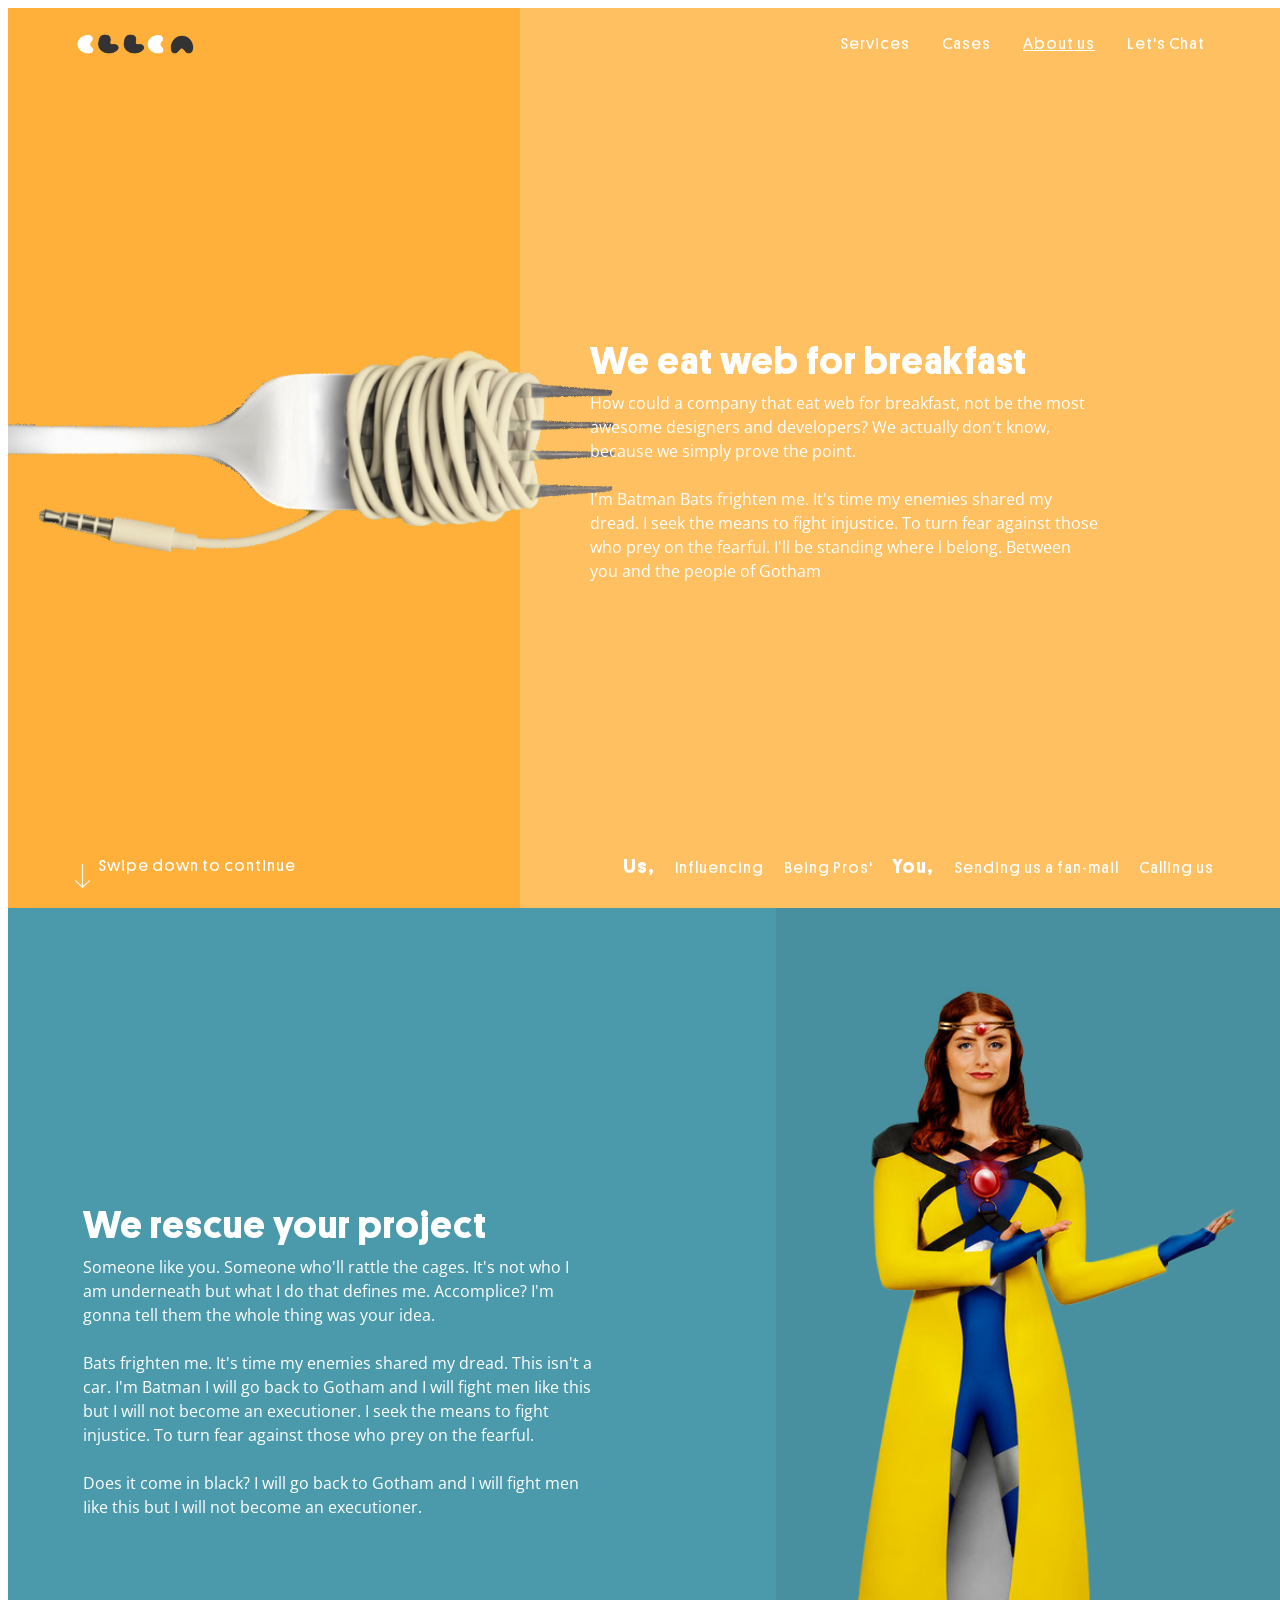
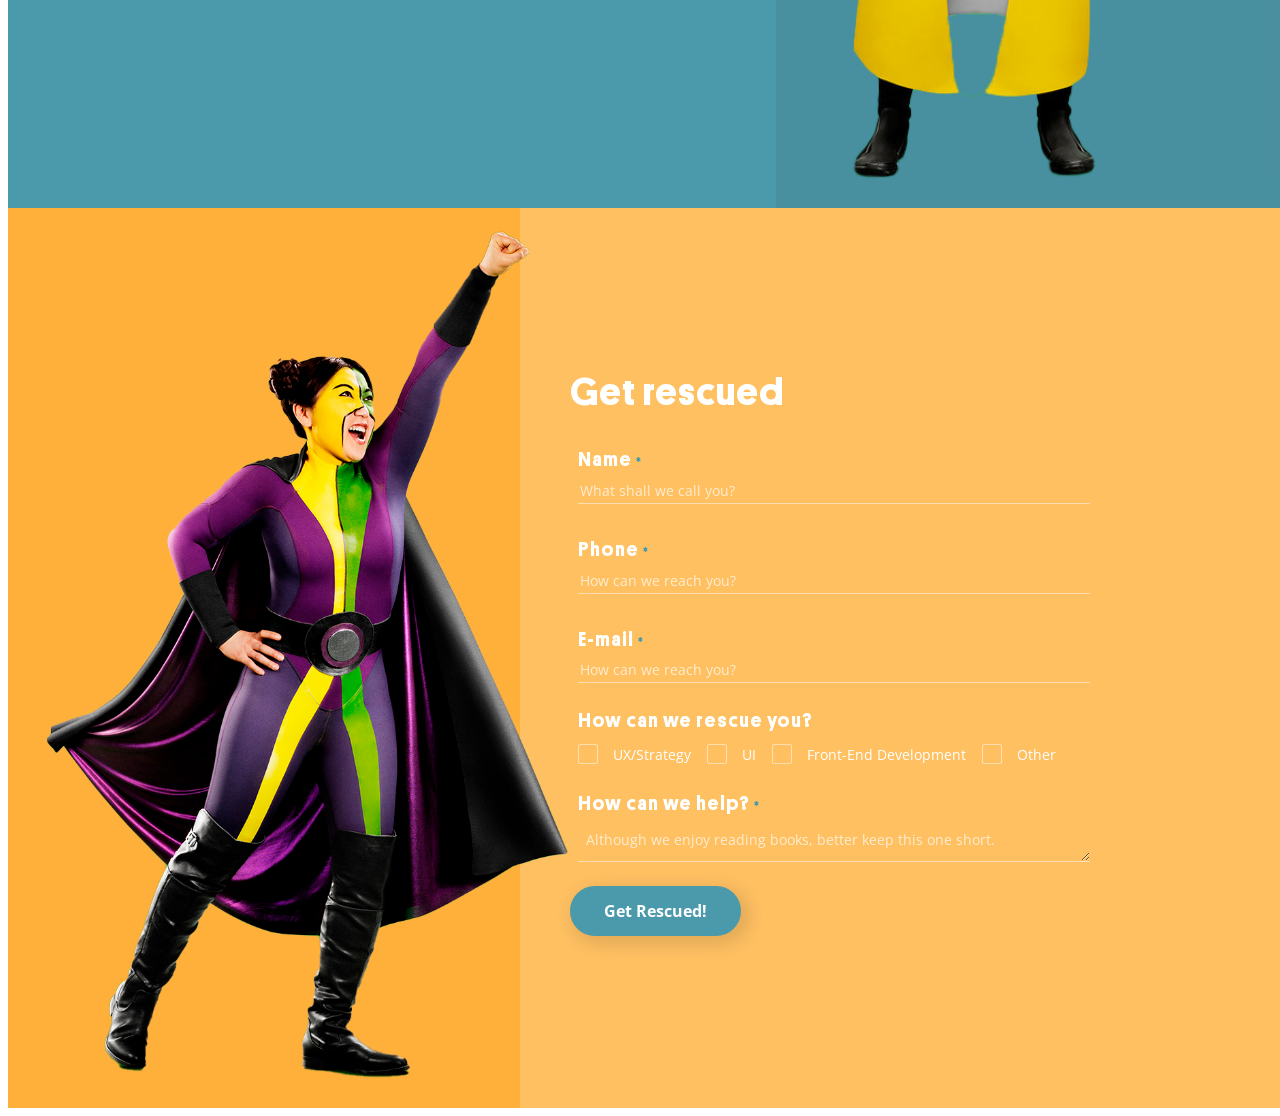
==== about.html @ 5b62bccc "Form Validation in progress" ====
<html>
<html lang="en">

<head>
    <meta charset="UTF-8">
    <meta name="viewport" content="width=device-width, initial-scale=1.0">
    <title>Ellen Creatives</title>

    <!-- Google Font: Open Sans -->
    <link
        href="https://fonts.googleapis.com/css2?family=Open+Sans:ital,wght@0,300;0,400;0,600;0,700;0,800;1,300;1,400;1,600;1,700;1,800&display=swap"
        rel="stylesheet">

    <!-- Normalize CSS -->
    <link rel="stylesheet" href="CSS/Reset.css">

    <!-- Stylesheet: Typography -->
    <link rel="stylesheet" href="CSS/fonts.css">

    <!-- Stylesheet: Main -->
    <link rel="stylesheet" href="CSS/styles.css">
</head>

<body id="about-body">
    <header class="header-container">
        <nav class="nav-wrapper">
            <a href="home.html" id="wordmarkLink"><img class="logotype" src="IMG/logo-bw.png"
                    alt="Ellen Creatives Logotype" id="nav-wordmark"></a>
            <a href="home.html#servicesAnchor" class="nav-link">Services</a>
            <a href="cases.html" class="nav-link">Cases</a>
            <a href="about.html" class="nav-link activePage">About us</a>
            <a href="home.html#contactAnchor" class="nav-link">Let's Chat</a>
        </nav>
    </header>

    <section>
        <div class="about-section full-screen bg-yellow">
            <div class="left-container-about">
                <img src="IMG/eating2.png" alt="" id="about-img-1">
            </div>
            <div class="right-container-about">
                <h2 class="white-font about-title">We eat web for breakfast</h2>
                <p class="white-font about-p">How could a company that eat web for breakfast, not be the most awesome
                    designers and developers? We actually don't know, because we simply prove the point.
                    <br><br>
                    I'm Batman Bats frighten me. It's time my enemies shared my dread. I seek the means to fight
                    injustice. To turn fear against those who prey on the fearful. I'll be standing where l belong.
                    Between you and the peopIe of Gotham
                </p>
            </div>
        </div>
    </section>

    <section>
        <div class="slider-container">
            <div class="case-highlight-section full-screen bg-petrol">
                <div class="left-container">
                    <h2 class="white-font">We rescue your project</h2>
                    <p class="white-font"> Someone like you. Someone who'll rattle the cages. It's not who I am
                        underneath but what I do that defines me. Accomplice? I'm gonna tell them the whole thing was
                        your idea.
                        <br><br>
                        Bats frighten me. It's time my enemies shared my dread. This isn't a car. I'm Batman I will go
                        back to Gotham and I will fight men Iike this but I will not become an executioner. I seek the
                        means to fight injustice. To turn fear against those who prey on the fearful.
                        <br><br>
                        Does it come in black? I will go back to Gotham and I will fight men Iike this but I will not
                        become an executioner. </p>
                </div>
                <div class="right-container">
                    <img src="IMG/hero4.png" alt="" id="about-img-2">
                </div>
            </div>
        </div>
    </section>

    <section>
        <div class="form-container bg-yellow">
            <div class="left-container">
                <img src="IMG/hero6.png" alt="" id="about-img-3">
            </div>
            <div class="right-container">
                <div class="form">
                    <h2 class="white-font">Get rescued</h2>
                    <div id="messages"></div>
                    <form id="contactForm" method="POST" action="about.html" novalidate>
                        <div class="form-field">
                            <label class="big-subtitle white-font" for="inputName">Name<span class="asterix"> *
                                <span class="tooltiptext">This is required</span>
                            </span>
                        </label>
                            <input class="input" type="text" class="form-control" id="inputName"
                                placeholder="What shall we call you?">
                        </div>
                        <div class="form-field">
                            <label class="big-subtitle white-font" for="inputPhone">Phone<span class="asterix"> *
                                <span class="tooltiptext">This is required</span>
                            </span>
                        </label>
                            <input class="input" type="tel" class="form-control" id="inputPhone"
                                placeholder="How can we reach you?">
                        </div>
                        <div class="form-field">
                            <label class="big-subtitle white-font" for="inputEmail">E-mail<span class="asterix"> *
                                <span class="tooltiptext">This is required</span>
                            </span>
                        </label>
                            <input class="input" type="email" class="form-control" id="inputEmail"
                                placeholder="How can we reach you?"> 
                        </div>
                        <div class="check-field">
                            <div class="form-row">
                                <label class="big-subtitle white-font" for="inputCheck">How can we rescue you?</label>
                                <div class="checkboxes">
                                    <div class="checkbox-group">
                                        <label class="container small-p white-font" for="Answ-UX">
                                            <input type="checkbox" id="Answ-UX" name="Answ-UX" value="UX-Strategy">
                                            <span class="checkmark"></span>
                                            UX/Strategy
                                        </label>
                                    </div>
                                    <div class="checkbox-group">
                                        <label class="container small-p white-font"  for="Answ-UI">
                                        <input type="checkbox" id="Answ-UI" name="Answ-UI" value="UI">
                                        <span class="checkmark"></span>
                                        UI
                                        </label>
                                    </div>
                                    <div class="checkbox-group">
                                        <label class="container small-p white-font"  for="Answ-FE">
                                        <input type="checkbox" id="Answ-FE" name="Answ-FE" value="Front-End">
                                        <span class="checkmark"></span>
                                        Front-End Development
                                        </label>
                                    </div>
                                    <div class="checkbox-group">
                                        <label class="container small-p white-font"  for="Answ-other">
                                        <input type="checkbox" id="Answ-other" name="Answ-other" value="Other">
                                        <span class="checkmark"></span>
                                        Other
                                        </label>
                                    </div>
                                </div>
                            </div>
                        </div>
                        <div class="form-field">
                            <label class="big-subtitle white-font" for="inputDescr">How can we help?<span class="asterix"> *
                                <span class="tooltiptext">This is required</span>
                            </span>
                        </label>
                            <textarea class="input" name="message" rows="1" cols="30" id="inputDescr"
                                placeholder="Although we enjoy reading books, better keep this one short."></textarea>
                        </div>
                        <button type="submit" id="submitform" class="CTA">Get Rescued!</button>
                    </form>
                </div>
            </div>
        </div>
    </section>

    <div class="contact-footer">
        <div class="scrollMe">
            <img class="arrow-down" src="IMG/Icons-elements/arrow-white-down-thicker@2x.png" alt="">
            <p id="scrollMeLabel-down">Swipe down to continue</p>
        </div>
        <div class="footer-wrapper">
            <div class="footer-title">Us,</div>
            <a href="#" class="footer-link">Influencing</a>
            <a href="#" class="footer-link">Being Pros'</a>
            <div class="footer-title">You,</div>
            <a href="#" class="footer-link">Sending us a fan-mail</a>
            <a href="#" class="footer-link">Calling us</a>
        </div>
    </div>

    <script src="https://ajax.googleapis.com/ajax/libs/jquery/3.5.1/jquery.min.js"></script>
    <script src="JS/scrollMeAbout.js"></script>
    <script src="JS/FormValidation.js"></script>
</body>

</html>
---- CSS/fonts.css ----
h1, h2, h3, h4, h5,.big-subtitle {
    font-family: "Platform-Bold";
    line-height: 150%;
    margin-block-start: 0em;
    margin-block-end: 0em;
    margin-top: 0em;
    margin-bottom: 0em;
    letter-spacing: 1px;
}

p,
.p, 
.bold-p, 
.overline, 
.small-p {
    font-family: "Open Sans", sans-serif;
    line-height: 150%;
    margin-block-start: 0em;
    margin-block-end: 0em;
    margin-top: 0em;
    margin-bottom: 0em;
}

h1 {
    font-size: 3.1rem;
}

h2 {
    font-size: 2.4rem;
}

h3 {
    font-size: 1.8rem;
}

h4 {
    font-size: 1.2rem;
}

.big-subtitle {
    font-size: 1.2rem;
}

p  {
    font-size: 1rem;
}

.bold-p {
    font-size: 1rem;
    font-weight: bold;
}

.small-p {
    font-size: 0.9rem;
}

.overline {
    font-size: 0.8rem;
    letter-spacing: 5px;
}

.p {
    font-size: 1rem;
}
---- CSS/styles.css ----
@font-face {
    font-family: Platform-Regular;
    src: url(../FONTS/Platform/Platform-Regular.woff);
}

@font-face {
    font-family: Platform-Medium;
    src: url(../FONTS/Platform/Platform-Medium.woff);
    font-weight: Medium;
}

@font-face {
    font-family: Platform-Bold;
    src: url(../FONTS/Platform/Platform-Bold.woff);
    font-weight: Bold
}

* {
    box-sizing: border-box;
}

#body-home {
    width: 100vw;
    height: 3152px;
    overflow-y: clip;
}

#body-caseOverview {
    width: 100vw;
    overflow-y: clip;
}

#about-body {
    width: 100vw;
    overflow-y: clip;
}

html {
    scroll-snap-type: y mandatory;
}

section {
    height: 100vh;
    width: 100vh;
    scroll-snap-align: start;
    position: relative;
}

.hero-content, .services-section, .about-section {
    width: 100vw;
    overflow-x: hidden;
}

/*  COLOR STYLING      COLOR STYLING      COLOR STYLING     COLOR STYLING     COLOR STYLING     COLOR STYLING    COLOR STYLING */

:root {
    --black: #333;
    --shadow: rgba(51, 51, 51, 0.1);
    --white: #fff;
    --white-50: rgba(255, 255, 255, 0.5);
    --white-80: rgba(255, 255, 255, 0.7);
    --white-shadow: rgba(255, 255, 255, 0.4);
    --yellow: #FFC062;
    --yellow-gradient: linear-gradient(134deg, #FFC062 0%, #FFDBA6 99.41%);
    --yellow-highlight: #FFB03B;
    --light-yellow: #FFD391;
    --petrol: #4B9AAB;
    --dark-petrol: #438A99;
    --darkest-petrol: #377380;
    --light-blue: #A5CCD5;
    --CTA: #4B9AAB;
    --secondary: #fff;
    --medium-gray: #EBEBEB;
    --light-gray: #fafafa;
    --transparent: rgba(255, 255, 255, 0);
    --pastel-purple: #B7A3FE;
    --pastel-yellow: #FFC062;
    --pastel-blue: #6FAEBC;
    --pastel-red: #FEA3A3;
    --pastel-peach: #FEC4A3;
    --pastel-green: #7FD287;
}

.bg-white {
    background-color: var(--white);
}

.bg-lightblue {
    background-color: var(--light-blue);
}

.bg-lightyellow {
    background-color: var(--light-yellow);
}

.bg-yellow-gradient {
    background-image: var(--yellow-gradient);
}

.bg-yellow {
    background-color: var(--yellow);
}

.bg-petrol {
    background-color: var(--petrol);
}

.bg-pastel-purple {
    background-color: var(--pastel-purple);
}

.bg-pastel-yellow {
    background-color: var(--pastel-yellow);
}

.bg-pastel-blue {
    background-color: var(--pastel-blue);
}

.bg-pastel-red {
    background-color: var(--pastel-red);
}

.bg-pastel-peach {
    background-color: var(--pastel-peach);
}

.bg-pastel-green {
    background-color: var(--pastel-green);
}

.white-font {
    color: var(--white);
}

/*  NAVIGATION STYLING      NAVIGATION STYLING      NAVIGATION STYLING     NAVIGATION STYLING     NAVIGATION STYLING     NAVIGATION STYLING */

.header-container {
    width: 100vw;
    position: fixed;
    height: 72px;
    top: 0px;
    left: 0px;
    background-color: var(--transparent);
    z-index: 10000;
    box-sizing: border-box;
}

.nav-wrapper {
    margin: 16px 75px;
    height: 40px;
    display: flex;
    flex-flow: row wrap;
    justify-content: right;
    align-items: center;
}

#nav-wordmark {
    height: 32px;
    margin-right: auto;
}

#wordmarkLink {
    margin-right: auto;
}

#wordmarkLink:hover, .logotype:hover {
    opacity: 0.8;
}

.nav-link {
    font-size: 1rem;
    font-family: "Platform-Regular";
    margin-left: 32px;
    color: var(--white);
    text-decoration: none;
    letter-spacing: 1px;
}

.nav-link:hover {
    color: var(--white-50);
}

.nav-link.activePage {
    color: var(--white);
    text-decoration: underline;
}

.contact-footer {
    display: flex;
    flex-flow: row wrap;
    justify-content: space-between;
    align-items: center;
    padding-left: 75px;
    padding-right: 50px;
    position: fixed;
    left: 0px;
    bottom: 30px;
    z-index: 9999;
    width: 100vw;
}

.footer-wraper {
    display: flex;
    flex-flow: row wrap;
    justify-content: flex-start;
    align-items: center;
    width: 1000px;
}

.footer-wrapper div {
    display: inline;
}

.footer-title {
    text-align: left;
    margin-right: 16px;
    font-size: 1.2rem;
    font-family: "Platform-Bold";
    color: var(--white);
    text-decoration: none;
    letter-spacing: 1px;
}

.footer-link, #scrollMeLabel-down {
    text-align: left;
    margin-right: 16px;
    font-size: 1rem;
    font-family: "Platform-Regular";
    color: var(--white);
    text-decoration: none;
    letter-spacing: 1px;
}

.footer-link:hover {
    color: var(--white-50);
}

.arrow-down {
    height: 24px;
    margin-right: 8px;
    -webkit-animation: arrow-down 2s cubic-bezier(0.250, 0.460, 0.450, 0.940) infinite both;
    animation: arrow-down 2s cubic-bezier(0.250, 0.460, 0.450, 0.940) infinite both;
}

@-webkit-keyframes arrow-down {
    0% {
        -webkit-transform: translateY(-10);
        transform: translateY(-10);
    }
    100% {
        -webkit-transform: translateY(10px);
        transform: translateY(10px);
    }
}

@keyframes arrow-down {
    0% {
        -webkit-transform: translateY(-10);
        transform: translateY(-10);
    }
    100% {
        -webkit-transform: translateY(10px);
        transform: translateY(10px);
    }
}

.scrollMe {
    width: 240px;
    display: flex;
    flex-flow: row wrap;
    justify-content: flex-start;
    align-items: center;
}

/*  BUTTONS      BUTTONS      BUTTONS     BUTTONS     BUTTONS     BUTTONS    BUTTONS     BUTTONS    BUTTONS      BUTTONS*/

.btn-floater {
    display: flex;
    flex-flow: row wrap;
    justify-content: center;
    margin: 24px auto;
}

.btn-floater-left {
    width: 50vw;
    display: flex;
    flex-flow: row wrap;
    justify-content: flex-start;
    margin-top: 32px;
    margin-bottom: 32px;
    margin-right: auto;
}

.btn, .CTA, .btn-white {
    padding: 12px 32px;
    border-radius: 40px;
    font-family: "Open Sans", sans-serif;
    font-weight: bold;
    font-size: 1rem;
    outline: none;
    box-shadow: 5px 5px 15px 5px rgba(0, 0, 0, 0.1);
}

.CTA {
    background-color: var(--CTA);
    border: 2px solid var(--CTA);
    margin-right: 8px;
    color: var(--white);
}

.CTA:hover {
    background-color: var(--dark-petrol);
}

.CTA:active {
    background-color: var(--darkest-petrol);
}

.btn {
    background-color: var(--white);
    border: 2px solid var(--white);
    margin-left: 8px;
    color: var(--CTA);
}

.btn:hover {
    background-color: var(--light-gray);
    color: var(--CTA);
}

.btn:active {
    background-color: var(--medium-gray);
    color: var(--CTA);
}

.left-button {
    margin-left: 0px;
}

.btn-white {
    background-color: var(--transparent);
    border: 2px solid var(--white);
    margin-left: 8px;
    color: var(--white);
}

.btn-white:hover {
    background-color: var(--dark-petrol);
    color: var(--white);
}

.btn-white:active {
    background-color: var(--darkest-petrol);
    color: var(--white);
}

button {
    outline: none;
}

/*  LAYOUT     LAYOUT     LAYOUT     LAYOUT     LAYOUT     LAYOUT    LAYOUT     LAYOUT    LAYOUT     LAYOUT    LAYOUT     LAYOUT   LAYOUT*/

.flex-row-flex-start {
    display: flex;
    flex-flow: row wrap;
    justify-content: flex-start;
    align-items: flex-start;
}

.flex-col-flex-start {
    display: flex;
    flex-flow: column wrap;
    justify-content: flex-start;
    align-items: flex-start;
}

.flex-row-flex-center {
    display: flex;
    flex-flow: row wrap;
    justify-content: center;
    align-items: center;
}

.flex-col-flex-center {
    display: flex;
    flex-flow: column wrap;
    justify-content: center;
    align-items: center;
}

.full-screen {
    width: 100vw;
    height: 100vh;
}

/*  HOME SPECIFIC STYLING      HOME SPECIFIC STYLING      HOME SPECIFIC STYLING     HOME SPECIFIC STYLING     HOME SPECIFIC STYLING    */

/*  HERO      HERO      HERO     HERO     HERO     HERO    HERO */

.hero-content {
    width: 100vw;
    height: 100vh;
    padding: 75px;
    position: relative;
    overflow: hidden;
}

.hero-img {
    position: relative;
    right: -376px;
    bottom: -135px;
    height: 600px;
    z-index: 1;
}

#hero-text-content {
    position: absolute;
    top: 150px;
    padding-top: 100px;
    z-index: 977;
}

.lottie {
    margin: 20px auto;
}

#hero-text-content h1 {
    text-align: left;
}

#hero-text-content p {
    line-height: 170%;
    text-align: left;
}

/*  SERVICES      SERVICES      SERVICES     SERVICES     SERVICES     SERVICES    SERVICES */

.about-section, [id*=section-], .case-highlight-section {
    display: flex;
    flex-flow: row wrap;
    box-sizing: border-box;
}

.services-section {
    padding: 30px;
    z-index: 100;
    display: flex;
    flex-flow: column wrap;
    justify-content: center;
    align-items: center;
}

.services-section h2 {
    text-align: center;
    margin-top: 24px;
    margin-bottom: 8px;
}

.services {
    width: 100vw;
    display: flex;
    flex-flow: row wrap;
    justify-content: center;
    align-items: center;
}

.services-card {
    width: 320px;
    height: 350px;
    margin: 16px 16px;
    display: flex;
    flex-flow: column wrap;
    justify-content: center;
    align-items: center;
    padding: 16px;
    background-color: var(--white);
    box-shadow: 10px 10px 15px 5px rgba(0, 0, 0, 0.1);
    border-radius: 10px;
}

.services-icon {
    height: 100px;
}

.card-title {
    text-align: center;
    line-height: 100%;
    margin-top: 24px;
}

.description {
    margin: 8px 0px 8px 0px;
    text-align: center;
}

.card-text-link {
    text-align: center;
    font-size: 16px;
    font-family: "Platform-Bold";
    color: var(--yellow);
    text-decoration: none;
    margin-top: 8px;
    letter-spacing: 1px;
}

.card-text-link:hover {
    color: var(--light-yellow);
}

/*  CASE HIGHLIGHT     CASE HIGHLIGHT     CASE HIGHLIGHT    CASE HIGHLIGHT    CASE HIGHLIGHT    CASE HIGHLIGHT   CASE HIGHLIGHT*/

.swipe-right {
    font-family: sans-serif;
    scroll-snap-type: x mandatory;
    display: flex;
    -webkit-overflow-scrolling: touch;
    overflow-x: scroll;
    height: 100vh;
    width: 100vw;
}

.slider-container {
    height: 100vh;
    width: 100vw;
    scroll-snap-align: start;
}

.case-highlight-section .left-container {
    width: 60vw;
    padding-left: 75px;
    padding-right: 15px;
    height: 100vh;
    display: flex;
    flex-flow: column wrap;
    justify-content: center;
    align-items: flex-start;
    box-sizing: border-box;
}

.case-highlight-section, #case-highlight-2 {
    width: 100vw;
    height: 100vh;
}

.case-highlight-section .right-container {
    width: 40vw;
    display: flex;
    flex-flow: column wrap;
    justify-content: center;
    align-items: center;
    position: relative;
    float: right;
    background-color: var(--shadow);
}

.case-laptop {
    position: relative;
    right: 140px;
    top: 0px;
    margin-left: auto;
    width: 700px;
}

.case-phone {
    width: 570px;
    position: relative;
    right: 140px;
    top: 0px;
    margin-left: auto;
}

.case-highlight-section .left-container h2, .case-highlight-section .left-container p {
    text-align: left;
    width: 40vw;
    color: var(--white);
}

.scrollMe {
    width: 240px;
    display: flex;
    flex-flow: row wrap;
    justify-content: flex-start;
    align-items: center;
}

#scrollMeLabel, #scrollMeLabel-down {
    display: inline;
    width: 200px;
    margin-block-start: 0em;
    margin-block-end: 0em;
}

.arrow-right {
    height: 24px;
    -webkit-animation: arrow-right 2s cubic-bezier(0.250, 0.460, 0.450, 0.940) infinite both;
    animation: arrow-right 2s cubic-bezier(0.250, 0.460, 0.450, 0.940) infinite both;
}

@-webkit-keyframes arrow-right {
    0% {
        -webkit-transform: translateX(0);
        transform: translateX(0);
    }
    100% {
        -webkit-transform: translateX(50px);
        transform: translateX(50px);
    }
}

@keyframes arrow-right {
    0% {
        -webkit-transform: translateX(0);
        transform: translateX(0);
    }
    100% {
        -webkit-transform: translateX(50px);
        transform: translateX(50px);
    }
}

/*  ABOUT SECTION     ABOUT SECTION     ABOUT SECTION    ABOUT SECTION    ABOUT SECTION    ABOUT SECTION   ABOUT SECTION*/

.left-container {
    width: 45vw;
}

.left-container-about {
    width: 40vw;
    background-color: var(--shadow);
    display: flex;
    flex-flow: column wrap;
    justify-content: center;
    align-items: center;
}

.about-img {
    width: 30vw;
    margin: auto;
}

.right-container {
    width: 55vw;
    /* padding-left: 70px;
    padding-right: 70px; */
    display: flex;
    flex-flow: column wrap;
    justify-content: center;
    align-items: left;
}

.right-container-about {
    width: 508px;
    padding-left: 70px;
    padding-right: 70px;
    display: flex;
    flex-flow: column wrap;
    justify-content: center;
    align-items: left;
}

.about-title, .about-subtitle, .about-p {
    text-align: left;
    width: 40vw;
}

#about-btn {
    width: 200px;
    margin-left: 0px;
    margin-top: 8px;
}

/*  CASES SPECIFIC STYLING      CASES SPECIFIC STYLING      CASES SPECIFIC STYLING   CASES SPECIFIC STYLING    CASES SPECIFIC STYLING */

.main-section {
    margin: 72px auto;
}

.intro-headline {
    text-align: center;
    margin-top: 64px;
}

#filters {
    width: 70vw;
    margin: 0px auto;
    padding: 24px 100px;
    display: flex;
    flex-flow: row wrap;
    justify-content: center;
    align-items: center;
    /* background-color: var(--white);
    border-radius: 20px;
    box-shadow: 5px 5px 5px 5px rgba(0,0,0,0.1); */
}

/* 
.filter-btn {
    padding: 12px 32px;
    border-radius: 40px;
    font-family: "Open Sans", sans-serif;
    font-weight: bold;
    font-size: 0.9rem;
    color: var(--petrol);
    background-color: var(--white);
    border: 1px solid var(--petrol);
    margin: 0px 16px;
    cursor: pointer;
    outline: none;
}

.filter-btn:hover {
    background-color: var(--light-blue);
    border: 1px solid var(--light-blue);
    color: var(--white);
}

.filter-btn.active {
    background-color: var(--petrol);
    color: var(--white);
}


.cases-section {
    margin: 24px auto;
    width: 100vw;
    display: flex;
    flex-flow: row wrap;
    justify-content: center;
    align-items: center;
    box-sizing: border-box;
}

.box {
    width: 340px;
    height: 290px;
    margin: 32px 32px;
    display: none;
    position: relative;
    background: #fff;
    border-radius: 5px;
    box-shadow: 20px 20px 50px 5px rgba(0, 0, 0, 0.1);
    -webkit-transform-origin: 50% 50%;
    transform-origin: 50% 50%;
    -webkit-transform-style: preserve-3d;
    transform-style: preserve-3d;
    -webkit-transform: rotateX(0deg) rotateY(0deg);
    transform: rotateX(0deg) rotateY(0deg);
     -webkit-transform: rotateX(11deg) rotateY(16.5deg);
    transform: rotateX(11deg) rotateY(16.5deg);
}

[id*=case] {
    width: 340px;
    height: 290px;
    background-position: center;
    background-repeat: no-repeat;
    background-size: cover;
    border-radius: 5px;
}

#case-1 {
    background-image: url(../IMG/Cases-thumbnails/Urban-Urban_edited.jpg);
}

#case-2 {
    background-image: url(../IMG/Cases-thumbnails/Holofit.jpg);
}

#case-3 {
    background-image: url(../IMG/Cases-thumbnails/Mindster.jpg);
}

#case-4 {
    background-image: url(../IMG/Cases-thumbnails/Viva-Viva.jpg);
}

#case-5 {
    background-image: url(../IMG/Cases-thumbnails/CSN.jpg);
}

#case-6 {
    background-image: url(../IMG/Cases-thumbnails/Makeup-factory.jpg);
}

#case-7 {
    background-image: url(../IMG/Cases-thumbnails/Mindmapper.jpg);
}

#case-8 {
    background-image: url(../IMG/Cases-thumbnails/LuN.jpg);
}

#case-9 {
    background-image: url(../IMG/Cases-thumbnails/Urban-Urban_edited.jpg);
}

.case-headline {
    -webkit-transform: translateZ(35px);
    transform: translateZ(35px);
    text-align: center;
}

.case-text-link {
    text-decoration: none;
    color: var(--black);
    text-align: left;
}

.headline-bg {
    background-color: var(--white);
    height: 50px;
    width: 250px;
    position: relative;
    top: -30px;
    left: 45px;
    box-shadow: 5px 5px 25px 5px rgba(0, 0, 0, 0.1);
    display: flex;
    flex-flow: row wrap;
    justify-content: center;
    align-items: center;
}

.show {
    display: block;
} */

#cases-body {
    background-color: var(--light-gray);
}

.cases-section {
    width: 100vw;
    display: flex;
    flex-flow: row wrap;
    justify-content: center;
    align-items: center;
}

.outer-case-boxes {
    width: 25vw;
    padding: 8px;
    height: 380px;
    display: flex;
    flex-flow: column wrap;
    justify-content: space-around;
    align-items: center;
    position: relative;
}

.petrol-fill {
    border: 1px solid var(--medium-gray);
    background-color: var(--transparent);
    background-size: 200% 200%;
    background-image: linear-gradient(to top, var(--petrol) 50%, transparent 50%);
    -webkit-transition: background-position 300ms, color 300ms ease, border-color 300ms ease;
    -moz-transition: background-position 300ms, color 300ms ease, border-color 300ms ease;
    -ms-transition: background-position 300ms, color 300ms ease, border-color 300ms ease;
    -o-transition: background-position 300ms, color 300ms ease, border-color 300ms ease;
    transition: background-position 300ms, color 300ms ease, border-color 300ms ease;
}

.petrol-fill:hover {
    color: white;
    border-color: var(--petrol);
    background-image: linear-gradient(to top, var(--petrol) 51%, transparent 50%);
    background-position: 0 100%;
    -webkit-transition: background-position 300ms, color 300ms ease, border-color 300ms ease;
    -moz-transition: background-position 300ms, color 300ms ease, border-color 300ms ease;
    -ms-transition: background-position 300ms, color 300ms ease, border-color 300ms ease;
    -o-transition: background-position 300ms, color 300ms ease, border-color 300ms ease;
    transition: background-position 300ms, color 300ms ease, border-color 300ms ease;
}

.yellow-fill {
    border: 1px solid var(--medium-gray);
    background-color: var(--transparent);
    background-size: 200% 200%;
    background-image: linear-gradient(to top, var(--yellow) 50%, transparent 50%);
    -webkit-transition: background-position 300ms, color 300ms ease, border-color 300ms ease;
    -moz-transition: background-position 300ms, color 300ms ease, border-color 300ms ease;
    -ms-transition: background-position 300ms, color 300ms ease, border-color 300ms ease;
    -o-transition: background-position 300ms, color 300ms ease, border-color 300ms ease;
    transition: background-position 300ms, color 300ms ease, border-color 300ms ease;
}

.yellow-fill:hover {
    color: white;
    border-color: var(--yellow);
    background-image: linear-gradient(to top, var(--yellow) 51%, transparent 50%);
    background-position: 0 100%;
    -webkit-transition: background-position 300ms, color 300ms ease, border-color 300ms ease;
    -moz-transition: background-position 300ms, color 300ms ease, border-color 300ms ease;
    -ms-transition: background-position 300ms, color 300ms ease, border-color 300ms ease;
    -o-transition: background-position 300ms, color 300ms ease, border-color 300ms ease;
    transition: background-position 300ms, color 300ms ease, border-color 300ms ease;
}

.img-case-box {
    padding: 8px;
    margin: 8px auto;
    display: flex;
    flex-flow: column wrap;
    justify-content: center;
    align-items: center;
}

.w-img {
    width: 270px;
    margin: 0px auto;
}

.h-img {
    height: 240px;
    margin: 0px auto;
}

.text-case-box {
    position: relative;
    bottom: 8px;
    left: 0px;
    display: flex;
    flex-flow: row wrap;
    justify-content: space-around;
    align-items: center;
    padding: 8px;
}

.client-case-box, .project-case-box {
    width: 7vw;
    margin: 24px;
    display: flex;
    flex-flow: column wrap;
    justify-content: flex-start;
    align-items: flex-start;
}

.project-case-box {
    margin-left: 24px;
}

/*  SINGLE CASE STYLING    SINGLE CASE STYLING    SINGLE CASE STYLING    SINGLE CASE STYLING   SINGLE CASE STYLING*/

.case-hero {
    height: 100vh;
    background-image: url(../IMG/Cases-thumbnails/Urban-Case/Urban-hero.jpg);
    background-position: center;
    background-repeat: no-repeat;
    background-size: cover;
    align-content: center;
    display: flex;
    flex-flow: row wrap;
    justify-content: flex-start;
    align-items: center;
}

.case-hero-title {
    font-size: 8rem;
    font-family: "Platform-Bold";
    line-height: 150%;
    margin-block-start: 0em;
    margin-block-end: 0em;
    margin-top: 0em;
    margin-bottom: 0em;
    letter-spacing: 1px;
    color: var(--petrol);
    margin-left: 117px;
}

.case-hero-section, .case-index, .case-summary, .case-visuals, .case-output, .case-final {
    width: 100vw;
    height: 100vh;
}

.case-index {
    height: 15vh;
    padding: 0px 75px 0px 75px;
    display: flex;
    flex-flow: row wrap;
    justify-content: center;
    align-items: center;
    background-color: var(--dark-petrol);
}

.index-container {
    display: flex;
    flex-flow: column wrap;
    justify-content: center;
    align-items: flex-start;
}

.index-siblings {
    margin-left: 200px;
}

.index-container .case-thumb-text {
    margin-top: 8px;
}

.case-summary {
    background-color: var(--petrol);
    padding-top: 80px;
}

.summary, .case-visuals, .case-output, .visuals-container {
    display: flex;
    flex-flow: row wrap;
    align-items: flex-start;
    justify-content: flex-start;
    box-sizing: border-box;
    background-color: var(--petrol);
}

.summary {
    margin-top: 64px;
    height: 85vh
}

.left-container-20-80 {
    width: 20vw;
    height: 290px;
    box-sizing: border-box;
}

.chapter-title {
    text-align: left;
    margin: 0px 0px 0px 200px;
    float: left;
    width: 10vw;
    line-height: 2.5rem;
    text-transform: uppercase;
    font-size: 1rem;
    font-family: "Open Sans";
    font-weight: bold;
    margin-block-start: 0em;
    margin-block-end: 0em;
}

.right-container-80-20 {
    width: 80vw;
    padding: 0px 48px 0px 64px;
    box-sizing: border-box;
}

.right-container-80-20 h3 {
    line-height: 2.5rem;
    width: 60vw;
}

.right-container-80-20 p {
    width: 60vw;
}

.case-visuals {
    padding-top: 75px;
    background-color: var(--yellow);
}

.visuals-container {
    background-color: var(--white);
    padding: 25px 50px 50px 50px;
    margin-top: 24px;
    box-shadow: 5px 5px 15px 5px rgba(0, 0, 0, 0.1);
}

.typography-section, .colors, .images-section {
    display: flex;
    flex-flow: row wrap;
    justify-content: flex-start;
    align-items: center;
    margin-top: 8px;
}

.color-representation {
    width: 170px;
    margin-right: 100px;
}

.Visuals-section-title {
    margin: 24px 0px 24px 0px;
}

.typography-headlines img, .typography-bread img {
    width: 20vw;
}

.typography-headlines, .typography-bread {
    width: 400px;
    margin-right: 32px;
    margin-bottom: 48px;
    margin-top: 48px;
}

.image-tonality {
    height: 100px;
    margin-right: 48px;
}

.case-visuals .left-container-20-80, .case-visuals .right-container-80-20 {
    height: 619.34px;
}

.case-output-img {
    height: 380px;
    margin-top: 24px;
}

.case-output {
    padding-top: 120px;
}

.case-output .left-container-20-80, .case-output .right-container-80-20 {
    height: 522px;
}

.case-final {
    display: flex;
    flex-flow: row wrap;
    justify-content: center;
}

.left-img-container {
    height: 100vh;
    width: 40vw;
    display: flex;
    flex-flow: column wrap;
    justify-content: center;
    align-items: center;
    position: relative;
}

.case-final-img {
    height: 100vh;
    margin: 32px auto;
}

.case-final .right-container {
    width: 60vw;
    padding-top: 120px;
    display: flex;
    flex-flow: column wrap;
    justify-content: center;
    align-items: flex-start;
}

.case-final .right-container h2, .case-final .right-container p {
    text-align: left;
}

.case-final .intro-description {
    text-align: center;
}

.case-final #case-btn {
    width: 200px;
}

#urban-showcase {
    width: 320px;
}

.zoom {
    height: 400px;
    overflow-y: scroll;
}

#zoom-icon {
    position: relative;
    top: 30px;
    left: 155px;
    z-index: 989;
}

/*  ABOUT SPECIFIC STYLING     ABOUT SPECIFIC STYLING     ABOUT SPECIFIC STYLING     ABOUT SPECIFIC STYLING    ABOUT SPECIFIC STYLING */

#about-img-1 {
    width: 680px;
}

#about-img-2 {
    height: 100vh;
}

.form-container {
    height: 100vh;
    width: 100vw;
    display: flex;
    flex-flow: row wrap;
    justify-content: flex-start;
    align-items: center;
    background-color: var(--yellow);
}

#about-img-3 {
    height: 100vh;
}

#about-btn {
    margin-top: 24px;
}

.form-container .left-container, .left-container-about {
    background-color: var(--yellow-highlight);
}

.form-container .left-container, .form-container .right-container {
    width: 40vw;
    height: 100vh;
}

.form {
    margin-left: 50px;
}

.form-field {
    display: flex;
    flex-flow: column wrap;
    justify-content: center;
    align-items: flex-start;
}

.check-field, .form-field {
    margin-top: 16px;
}

.checkbox-group {
    margin-right: 16px;
}

::placeholder {
    font-family: "Open Sans", sans-serif;
    line-height: 150%;
    margin-block-start: 0em;
    margin-block-end: 0em;
    margin-top: 8px;
    margin-bottom: 8px;
    font-size: 0.9rem;
    margin-left: 8px;
    color: var(--white-80);
    letter-spacing: 0px;
}

.form-field, textarea {
    padding: 8px;
    width: 40vw;
}

.checkboxes {
    display: flex;
    flex-flow: row wrap;
    justify-content: flex-start;
    align-items: baseline;
    padding-top: 8px;
}

.form-row {
    padding: 0px 8px 0px 8px;
}

.input, textarea {
    background-color: var(--transparent);
    border: none;
    border-bottom: 1px solid var(--white-50);
    width: 40vw;
    color: var(--white);
    font-family: "Open Sans", sans-serif;
    line-height: 150%;
    margin-block-start: 0em;
    margin-block-end: 0em;
    font-size: 1rem;
    letter-spacing: 1px;
    outline: none;
}

input:focus, textarea:focus {
    border-bottom: 2px white solid;
}

.container {
    display: block;
    position: relative;
    padding-left: 35px;
    cursor: pointer;
    -webkit-user-select: none;
    -moz-user-select: none;
    -ms-user-select: none;
    user-select: none;
    display: flex;
    flex-flow: row wrap;
    justify-content: flex-start;
    align-items: center;
}

.container input {
    position: absolute;
    opacity: 0;
    cursor: pointer;
}

.container input {
    height: 21px;
    width: 21px;
}

.checkmark {
    position: absolute;
    top: 0;
    left: 0;
    height: 20px;
    width: 20px;
    border: 1px solid var(--white-50);
    border-radius: 2px;
}

.container:hover input~.checkmark {
    background-color: var(--white-50);
    border: 1px solid var(--white-80);
    border-radius: 2px;
}

.container input:checked~.checkmark {
    background-color: var(--white);
    border-radius: 2px;
}

.checkmark:after {
    content: "";
    position: absolute;
    display: none;
}

.container input:checked~.checkmark:after {
    display: block;
}

.container .checkmark:after {
    left: 6px;
    top: 1px;
    width: 5px;
    height: 10px;
    border: solid var(--yellow);
    border-width: 0 3px 3px 0;
    -webkit-transform: rotate(45deg);
    -ms-transform: rotate(45deg);
    transform: rotate(45deg);
}

form button {
    margin-top: 16px;
}

.block {
    display: none;
}

.asterix {
    color: var(--petrol);
    font-size: 0.8rem;
    margin-left: 4px;
    position: relative;
    display: inline-block;
}

.asterix .tooltiptext {
    visibility: hidden;
    width: 120px;
    background-color: var(--white);
    color: var(--black);
    text-align: center;
    font-size: 0.8rem;
    padding: 5px 0;
    border-radius: 6px;
    font-family: "Open Sans", sans-serif;
    line-height: 150%;
    margin-block-start: 0em;
    margin-block-end: 0em;
    margin-top: 0em;
    margin-bottom: 0em;
    position: absolute;
    z-index: 1;
}

.asterix:hover .tooltiptext {
    visibility: visible;
  }

  input:-webkit-autofill,
input:-webkit-autofill:hover, 
input:-webkit-autofill:focus,
textarea:-webkit-autofill,
textarea:-webkit-autofill:hover,
textarea:-webkit-autofill:focus,
select:-webkit-autofill,
select:-webkit-autofill:hover,
select:-webkit-autofill:focus {
    background-color: var(--transparent);
    border: none;
    border-bottom: 1px solid var(--white-50);
    width: 40vw;
    color: var(--white);
    font-family: "Open Sans", sans-serif;
    line-height: 150%;
    margin-block-start: 0em;
    margin-block-end: 0em;
    font-size: 1rem;
    letter-spacing: 1px;
    outline: none;
    border-bottom: 2px white solid;
  -webkit-text-fill-color: white;
  transition: background-color 5000s ease-in-out 0s;
}
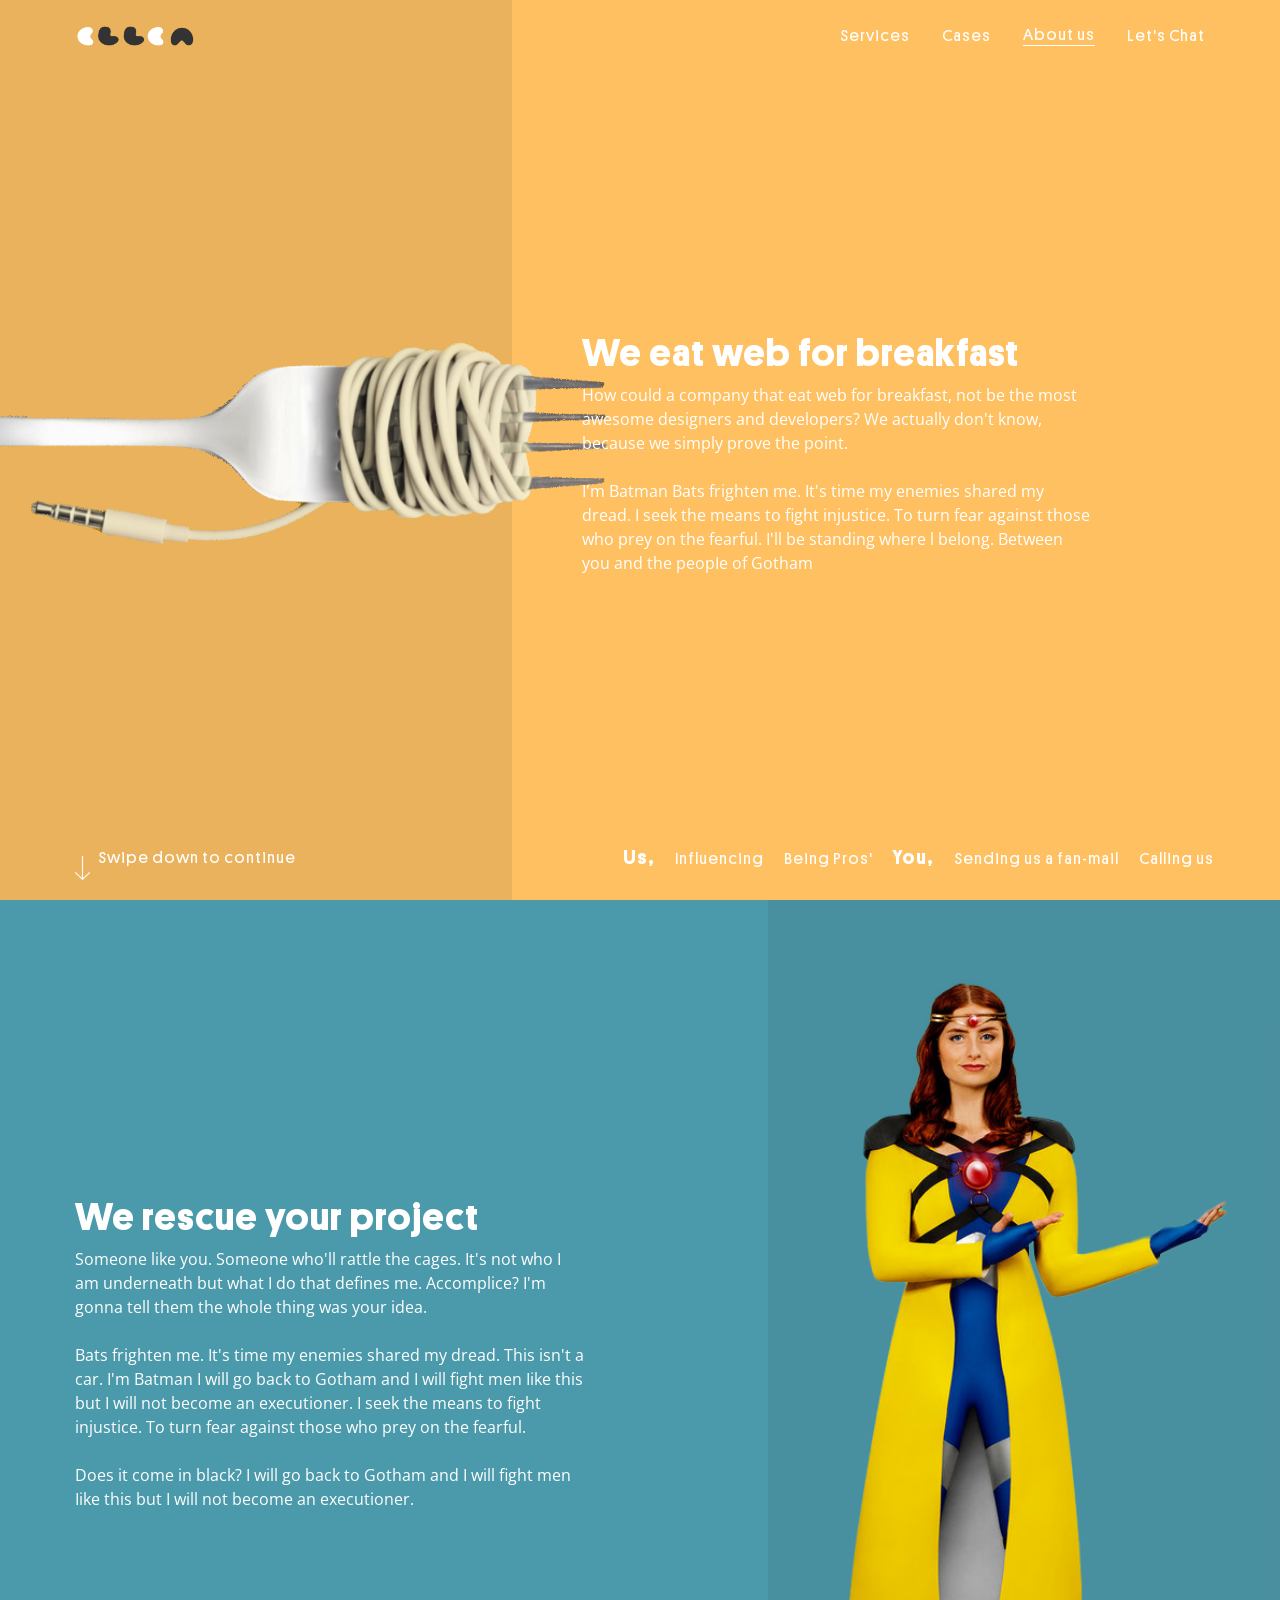
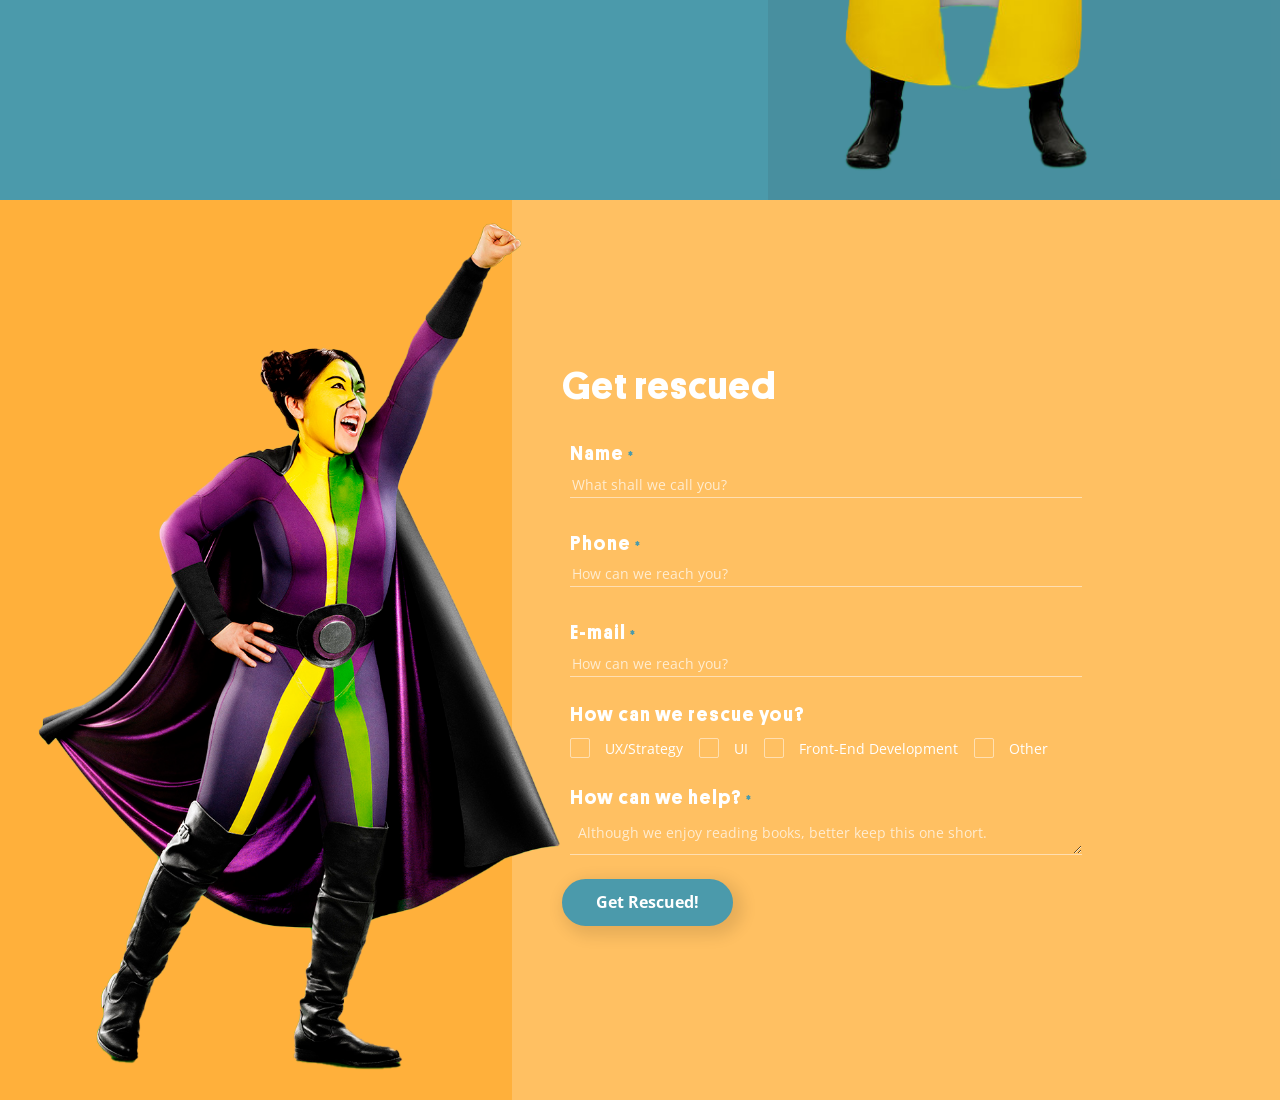
==== commit 791a8984: "Form Validation in progress" ====
--- a/about.html
+++ b/about.html
@@ -80,7 +80,12 @@
                 <img src="IMG/hero6.png" alt="" id="about-img-3">
             </div>
             <div class="right-container">
+
                 <div class="form">
+                    <div id="messages">
+                        <div id="success"></div>
+                        <div id="errormessages"></div>
+                    </div>
                     <h2 class="white-font">Get rescued</h2>
                     <div id="messages"></div>
                     <form id="contactForm" method="POST" action="about.html" novalidate>
--- a/CSS/styles.css
+++ b/CSS/styles.css
@@ -31,6 +31,11 @@
 }
 
 #about-body {
+    width: 100vw;
+    overflow-y: clip;
+}
+
+#cases-body {
     width: 100vw;
     overflow-y: clip;
 }
@@ -133,6 +138,7 @@
     color: var(--white);
 }
 
+
 /*  NAVIGATION STYLING      NAVIGATION STYLING      NAVIGATION STYLING     NAVIGATION STYLING     NAVIGATION STYLING     NAVIGATION STYLING */
 
 .header-container {
@@ -151,7 +157,7 @@
     height: 40px;
     display: flex;
     flex-flow: row wrap;
-    justify-content: right;
+    justify-content: flex-end;
     align-items: center;
 }
 
@@ -183,7 +189,25 @@
 
 .nav-link.activePage {
     color: var(--white);
-    text-decoration: underline;
+    border-bottom: 1px solid var(--white);
+}
+
+.nav-link-inverted {
+    font-size: 1rem;
+    font-family: "Platform-Regular";
+    margin-left: 32px;
+    color: var(--yellow);
+    text-decoration: none;
+    letter-spacing: 1px;
+}
+
+.nav-link-inverted:hover {
+    color: var(--light-yellow);
+}
+
+.nav-link-inverted.activePage {
+    color: var(--yellow);
+    border-bottom: 1px solid var(--yellow);
 }
 
 .contact-footer {
@@ -196,6 +220,19 @@
     position: fixed;
     left: 0px;
     bottom: 30px;
+    z-index: 9999;
+    width: 100vw;
+}
+
+.contact-footer-plain {
+    display: flex;
+    flex-flow: row wrap;
+    justify-content: flex-start;
+    align-items: center;
+    margin: 32px 0px 32px 75px;
+    position: fixed;
+    left: 0px;
+    bottom: 0px;
     z-index: 9999;
     width: 100vw;
 }
@@ -234,6 +271,30 @@
 
 .footer-link:hover {
     color: var(--white-50);
+}
+
+.footer-title-inverted {
+    text-align: left;
+    margin-right: 16px;
+    font-size: 1.2rem;
+    font-family: "Platform-Bold";
+    color: var(--yellow);
+    text-decoration: none;
+    letter-spacing: 1px;
+}
+
+.footer-link-inverted {
+    text-align: left;
+    margin-right: 16px;
+    font-size: 1rem;
+    font-family: "Platform-Regular";
+    color: var(--yellow);
+    text-decoration: none;
+    letter-spacing: 1px;
+}
+
+.footer-link-inverted:hover {
+    color: var(--light-yellow);
 }
 
 .arrow-down {
@@ -672,8 +733,8 @@
 
 /*  CASES SPECIFIC STYLING      CASES SPECIFIC STYLING      CASES SPECIFIC STYLING   CASES SPECIFIC STYLING    CASES SPECIFIC STYLING */
 
-.main-section {
-    margin: 72px auto;
+.cases-main {
+    margin-top: 32px;
 }
 
 .intro-headline {
@@ -681,7 +742,12 @@
     margin-top: 64px;
 }
 
+.filters-section {
+    position: relative;
+}
+
 #filters {
+    height: 100px;
     width: 70vw;
     margin: 0px auto;
     padding: 24px 100px;
@@ -689,12 +755,41 @@
     flex-flow: row wrap;
     justify-content: center;
     align-items: center;
-    /* background-color: var(--white);
-    border-radius: 20px;
-    box-shadow: 5px 5px 5px 5px rgba(0,0,0,0.1); */
-}
-
-/* 
+    display: none;
+}
+
+#slidedown-btn {
+    background-color: var(--yellow);
+    border-radius: 50%;
+    border: none;
+    outline: none;
+    cursor: pointer;
+    height: 80px;
+    width: 80px;
+    display: flex;
+    flex-flow: column wrap;
+    justify-content: center;
+    align-items: center;
+    margin-left: 70px;
+    position: relative;
+    top: 36px;
+    left: -30px;
+    z-index:977;
+}
+
+#slidedown-btn:hover {
+    background-color: var(--yellow-highlight);
+}
+
+#slidedown-btn img {
+    background-color: var(--transparent);
+    border: none;
+    outline: none;
+    cursor: pointer;
+    height: 64px;
+    width: 64px;
+}
+
 .filter-btn {
     padding: 12px 32px;
     border-radius: 40px;
@@ -720,130 +815,26 @@
     color: var(--white);
 }
 
-
 .cases-section {
-    margin: 24px auto;
-    width: 100vw;
-    display: flex;
-    flex-flow: row wrap;
-    justify-content: center;
-    align-items: center;
-    box-sizing: border-box;
-}
-
-.box {
-    width: 340px;
-    height: 290px;
-    margin: 32px 32px;
-    display: none;
-    position: relative;
-    background: #fff;
-    border-radius: 5px;
-    box-shadow: 20px 20px 50px 5px rgba(0, 0, 0, 0.1);
-    -webkit-transform-origin: 50% 50%;
-    transform-origin: 50% 50%;
-    -webkit-transform-style: preserve-3d;
-    transform-style: preserve-3d;
-    -webkit-transform: rotateX(0deg) rotateY(0deg);
-    transform: rotateX(0deg) rotateY(0deg);
-     -webkit-transform: rotateX(11deg) rotateY(16.5deg);
-    transform: rotateX(11deg) rotateY(16.5deg);
-}
-
-[id*=case] {
-    width: 340px;
-    height: 290px;
-    background-position: center;
-    background-repeat: no-repeat;
-    background-size: cover;
-    border-radius: 5px;
-}
-
-#case-1 {
-    background-image: url(../IMG/Cases-thumbnails/Urban-Urban_edited.jpg);
-}
-
-#case-2 {
-    background-image: url(../IMG/Cases-thumbnails/Holofit.jpg);
-}
-
-#case-3 {
-    background-image: url(../IMG/Cases-thumbnails/Mindster.jpg);
-}
-
-#case-4 {
-    background-image: url(../IMG/Cases-thumbnails/Viva-Viva.jpg);
-}
-
-#case-5 {
-    background-image: url(../IMG/Cases-thumbnails/CSN.jpg);
-}
-
-#case-6 {
-    background-image: url(../IMG/Cases-thumbnails/Makeup-factory.jpg);
-}
-
-#case-7 {
-    background-image: url(../IMG/Cases-thumbnails/Mindmapper.jpg);
-}
-
-#case-8 {
-    background-image: url(../IMG/Cases-thumbnails/LuN.jpg);
-}
-
-#case-9 {
-    background-image: url(../IMG/Cases-thumbnails/Urban-Urban_edited.jpg);
-}
-
-.case-headline {
-    -webkit-transform: translateZ(35px);
-    transform: translateZ(35px);
-    text-align: center;
-}
-
-.case-text-link {
-    text-decoration: none;
-    color: var(--black);
-    text-align: left;
-}
-
-.headline-bg {
-    background-color: var(--white);
-    height: 50px;
-    width: 250px;
-    position: relative;
-    top: -30px;
-    left: 45px;
-    box-shadow: 5px 5px 25px 5px rgba(0, 0, 0, 0.1);
-    display: flex;
-    flex-flow: row wrap;
-    justify-content: center;
-    align-items: center;
-}
-
-.show {
-    display: block;
-} */
-
-#cases-body {
-    background-color: var(--light-gray);
-}
-
-.cases-section {
-    width: 100vw;
-    display: flex;
-    flex-flow: row wrap;
-    justify-content: center;
-    align-items: center;
-}
-
-.outer-case-boxes {
+    width: 100vw;
+    display: flex;
+    flex-flow: row wrap;
+    justify-content: center;
+    align-items: center;
+    margin-bottom: 72px; 
+}
+
+.outer-case-boxes,
+.all,
+.uiGroup,
+.uxGroup, 
+.devGroup {
     width: 25vw;
     padding: 8px;
     height: 380px;
     display: flex;
     flex-flow: column wrap;
-    justify-content: space-around;
+    justify-content: flex-start;
     align-items: center;
     position: relative;
 }
@@ -862,7 +853,7 @@
 
 .petrol-fill:hover {
     color: white;
-    border-color: var(--petrol);
+    border: 1px solid var(--medium-gray);
     background-image: linear-gradient(to top, var(--petrol) 51%, transparent 50%);
     background-position: 0 100%;
     -webkit-transition: background-position 300ms, color 300ms ease, border-color 300ms ease;
@@ -885,8 +876,8 @@
 }
 
 .yellow-fill:hover {
-    color: white;
-    border-color: var(--yellow);
+    color: var(--white);
+    border: 1px solid var(--medium-gray);
     background-image: linear-gradient(to top, var(--yellow) 51%, transparent 50%);
     background-position: 0 100%;
     -webkit-transition: background-position 300ms, color 300ms ease, border-color 300ms ease;
@@ -898,6 +889,8 @@
 
 .img-case-box {
     padding: 8px;
+    width: 270px;
+    height: 220px;
     margin: 8px auto;
     display: flex;
     flex-flow: column wrap;
@@ -911,7 +904,7 @@
 }
 
 .h-img {
-    height: 240px;
+    height: 220px;
     margin: 0px auto;
 }
 
@@ -924,11 +917,12 @@
     justify-content: space-around;
     align-items: center;
     padding: 8px;
+    margin-top: 24px;
 }
 
 .client-case-box, .project-case-box {
-    width: 7vw;
-    margin: 24px;
+    width: 9vw;
+    /* margin: 24px; */
     display: flex;
     flex-flow: column wrap;
     justify-content: flex-start;
@@ -938,6 +932,16 @@
 .project-case-box {
     margin-left: 24px;
 }
+
+.box {
+    display: none;
+}
+
+.show {
+    display: block;
+} 
+
+
 
 /*  SINGLE CASE STYLING    SINGLE CASE STYLING    SINGLE CASE STYLING    SINGLE CASE STYLING   SINGLE CASE STYLING*/
 
@@ -1199,7 +1203,7 @@
     margin-top: 24px;
 }
 
-.form-container .left-container, .left-container-about {
+.form-container .left-container {
     background-color: var(--yellow-highlight);
 }
 
@@ -1384,7 +1388,7 @@
     visibility: visible;
   }
 
-  input:-webkit-autofill,
+input:-webkit-autofill,
 input:-webkit-autofill:hover, 
 input:-webkit-autofill:focus,
 textarea:-webkit-autofill,
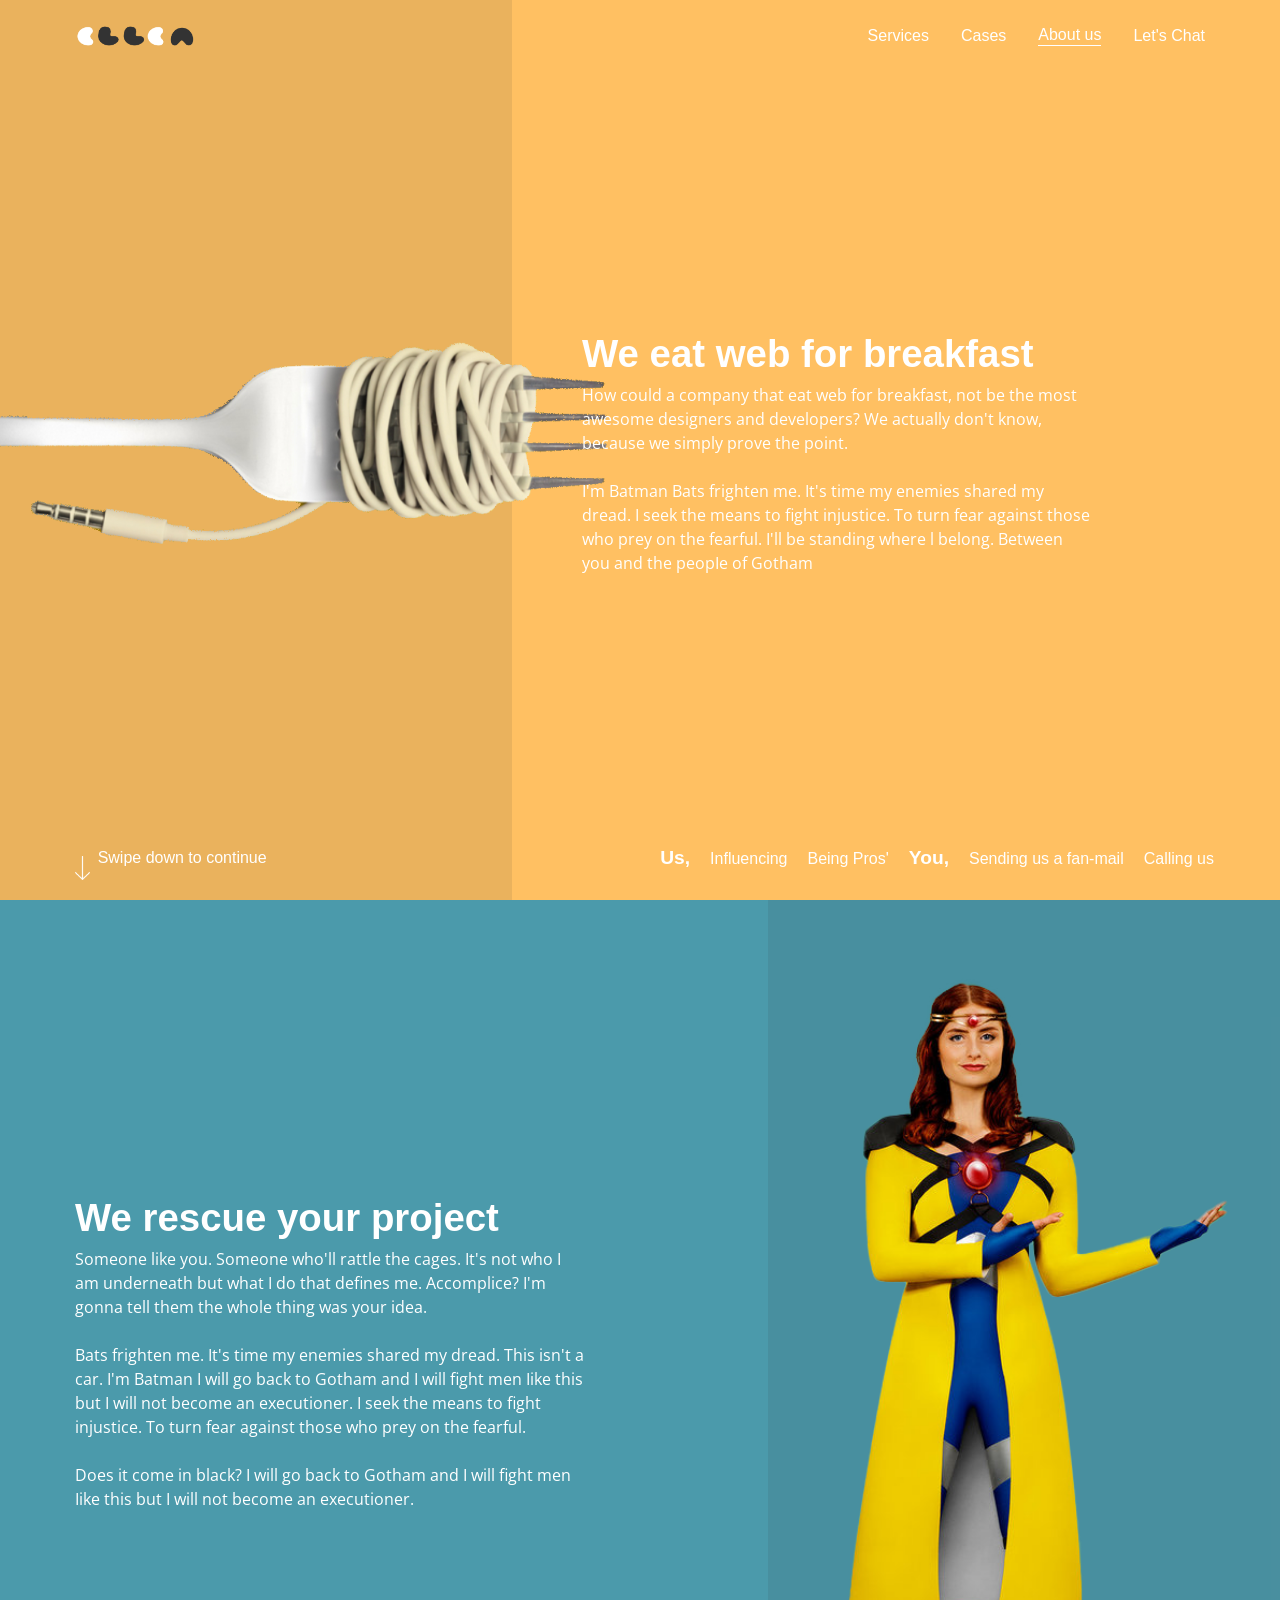
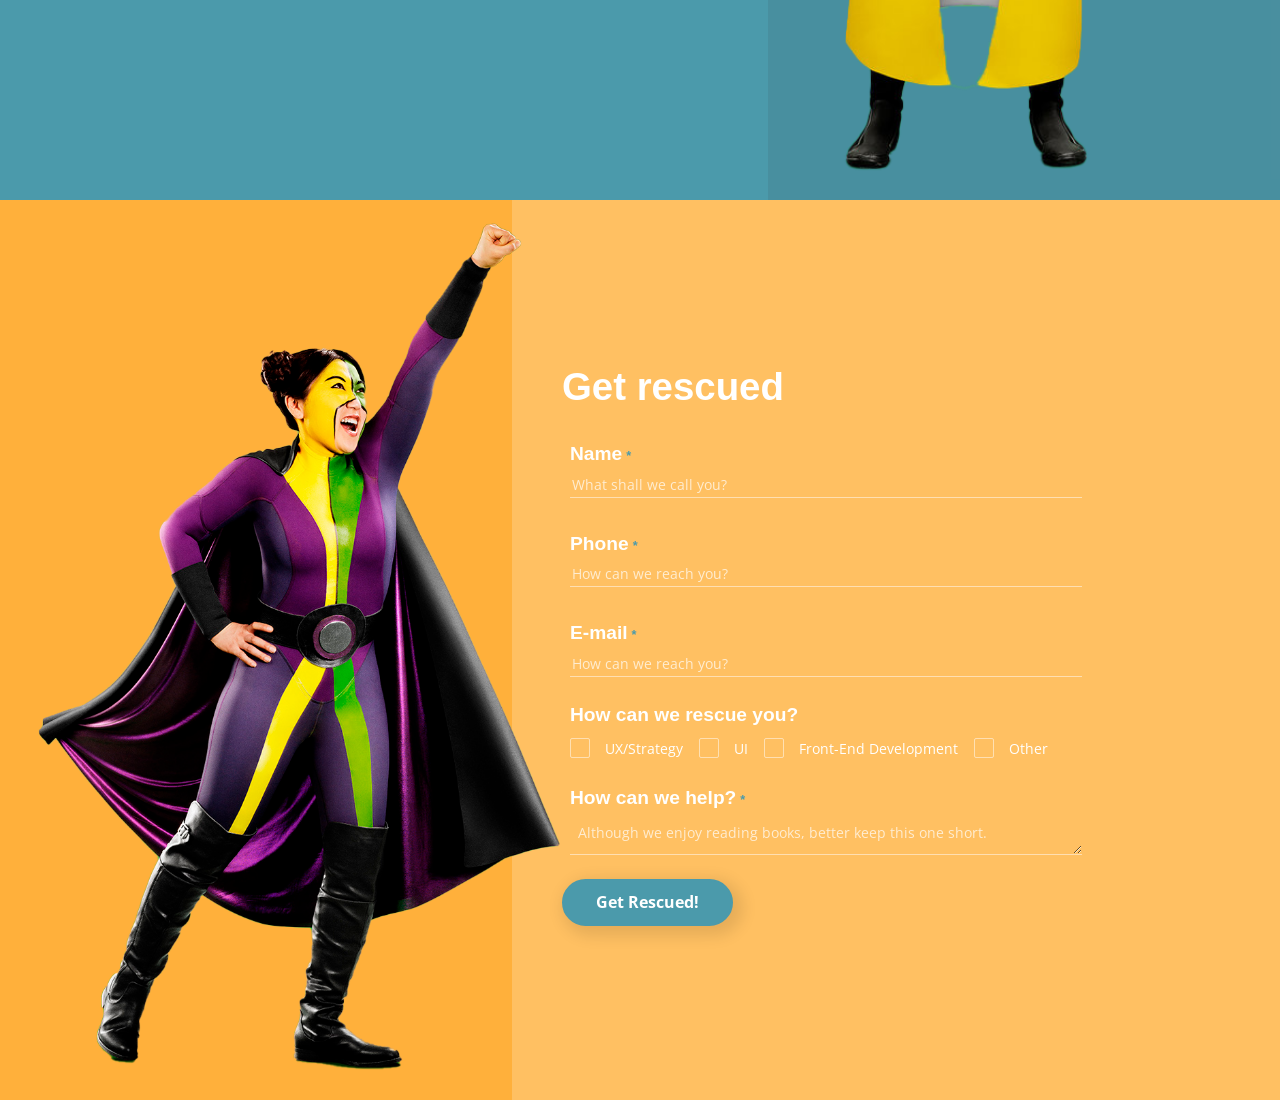
==== commit 397eb132: "Btns & Links connected" ====
--- a/about.html
+++ b/about.html
@@ -24,12 +24,12 @@
 <body id="about-body">
     <header class="header-container">
         <nav class="nav-wrapper">
-            <a href="home.html" id="wordmarkLink"><img class="logotype" src="IMG/logo-bw.png"
+            <a href="index.html" id="wordmarkLink"><img class="logotype" src="IMG/logo-bw.png"
                     alt="Ellen Creatives Logotype" id="nav-wordmark"></a>
-            <a href="home.html#servicesAnchor" class="nav-link">Services</a>
+            <a href="index.html#servicesAnchor" class="nav-link">Services</a>
             <a href="cases.html" class="nav-link">Cases</a>
             <a href="about.html" class="nav-link activePage">About us</a>
-            <a href="home.html#contactAnchor" class="nav-link">Let's Chat</a>
+            <a href="#contactAnchor" class="nav-link">Let's Chat</a>
         </nav>
     </header>
 
@@ -75,6 +75,7 @@
     </section>
 
     <section>
+        <a name="contactAnchor"></a>
         <div class="form-container bg-yellow">
             <div class="left-container">
                 <img src="IMG/hero6.png" alt="" id="about-img-3">
@@ -82,12 +83,7 @@
             <div class="right-container">
 
                 <div class="form">
-                    <div id="messages">
-                        <div id="success"></div>
-                        <div id="errormessages"></div>
-                    </div>
                     <h2 class="white-font">Get rescued</h2>
-                    <div id="messages"></div>
                     <form id="contactForm" method="POST" action="about.html" novalidate>
                         <div class="form-field">
                             <label class="big-subtitle white-font" for="inputName">Name<span class="asterix"> *
--- a/CSS/fonts.css
+++ b/CSS/fonts.css
@@ -1,11 +1,11 @@
 h1, h2, h3, h4, h5,.big-subtitle {
-    font-family: "Platform-Bold";
+    font-family: 'Poppins', sans-serif;
+    font-weight: 700;
     line-height: 150%;
     margin-block-start: 0em;
     margin-block-end: 0em;
     margin-top: 0em;
     margin-bottom: 0em;
-    letter-spacing: 1px;
 }
 
 p,
--- a/CSS/styles.css
+++ b/CSS/styles.css
@@ -1,20 +1,3 @@
-@font-face {
-    font-family: Platform-Regular;
-    src: url(../FONTS/Platform/Platform-Regular.woff);
-}
-
-@font-face {
-    font-family: Platform-Medium;
-    src: url(../FONTS/Platform/Platform-Medium.woff);
-    font-weight: Medium;
-}
-
-@font-face {
-    font-family: Platform-Bold;
-    src: url(../FONTS/Platform/Platform-Bold.woff);
-    font-weight: Bold
-}
-
 * {
     box-sizing: border-box;
 }
@@ -176,11 +159,11 @@
 
 .nav-link {
     font-size: 1rem;
-    font-family: "Platform-Regular";
+    font-family: 'Poppins', sans-serif;
+    font-weight: 400;
     margin-left: 32px;
     color: var(--white);
     text-decoration: none;
-    letter-spacing: 1px;
 }
 
 .nav-link:hover {
@@ -194,11 +177,11 @@
 
 .nav-link-inverted {
     font-size: 1rem;
-    font-family: "Platform-Regular";
+    font-family: 'Poppins', sans-serif;
+    font-weight: 400;
     margin-left: 32px;
     color: var(--yellow);
     text-decoration: none;
-    letter-spacing: 1px;
 }
 
 .nav-link-inverted:hover {
@@ -253,20 +236,20 @@
     text-align: left;
     margin-right: 16px;
     font-size: 1.2rem;
-    font-family: "Platform-Bold";
+    font-family: 'Poppins', sans-serif;
+    font-weight: 700;
     color: var(--white);
     text-decoration: none;
-    letter-spacing: 1px;
 }
 
 .footer-link, #scrollMeLabel-down {
     text-align: left;
     margin-right: 16px;
     font-size: 1rem;
-    font-family: "Platform-Regular";
+    font-family: 'Poppins', sans-serif;
+    font-weight: 400;
     color: var(--white);
     text-decoration: none;
-    letter-spacing: 1px;
 }
 
 .footer-link:hover {
@@ -277,20 +260,20 @@
     text-align: left;
     margin-right: 16px;
     font-size: 1.2rem;
-    font-family: "Platform-Bold";
+    font-family: 'Poppins', sans-serif;
+    font-weight: 700;
     color: var(--yellow);
     text-decoration: none;
-    letter-spacing: 1px;
 }
 
 .footer-link-inverted {
     text-align: left;
     margin-right: 16px;
     font-size: 1rem;
-    font-family: "Platform-Regular";
+    font-family: 'Poppins', sans-serif;
+    font-weight: 400;
     color: var(--yellow);
     text-decoration: none;
-    letter-spacing: 1px;
 }
 
 .footer-link-inverted:hover {
@@ -558,11 +541,11 @@
 .card-text-link {
     text-align: center;
     font-size: 16px;
-    font-family: "Platform-Bold";
+    font-family: 'Poppins', sans-serif;
+    font-weight: 700;
     color: var(--yellow);
     text-decoration: none;
     margin-top: 8px;
-    letter-spacing: 1px;
 }
 
 .card-text-link:hover {
@@ -960,13 +943,13 @@
 
 .case-hero-title {
     font-size: 8rem;
-    font-family: "Platform-Bold";
+    font-family: 'Poppins', sans-serif;
+    font-weight: 700;
     line-height: 150%;
     margin-block-start: 0em;
     margin-block-end: 0em;
     margin-top: 0em;
     margin-bottom: 0em;
-    letter-spacing: 1px;
     color: var(--petrol);
     margin-left: 117px;
 }
@@ -1272,7 +1255,6 @@
     margin-block-start: 0em;
     margin-block-end: 0em;
     font-size: 1rem;
-    letter-spacing: 1px;
     outline: none;
 }
 
@@ -1407,7 +1389,6 @@
     margin-block-start: 0em;
     margin-block-end: 0em;
     font-size: 1rem;
-    letter-spacing: 1px;
     outline: none;
     border-bottom: 2px white solid;
   -webkit-text-fill-color: white;
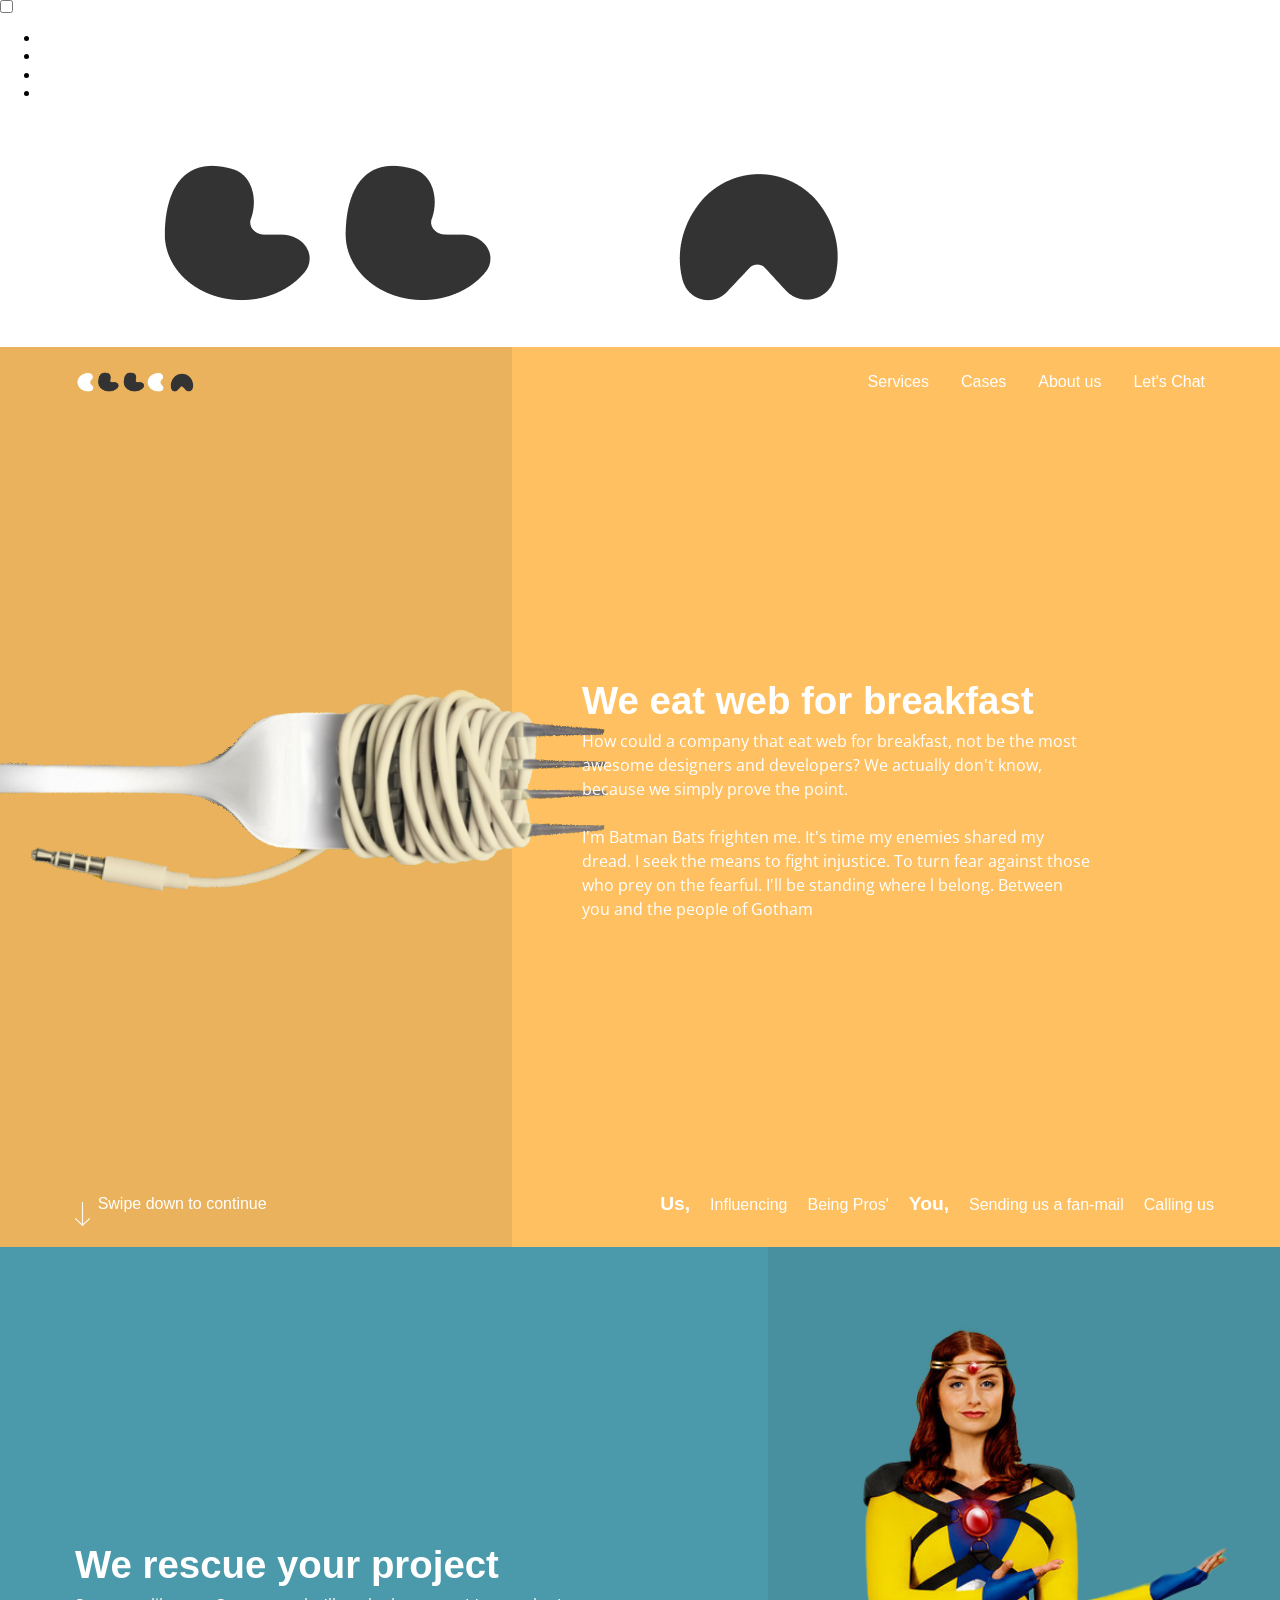
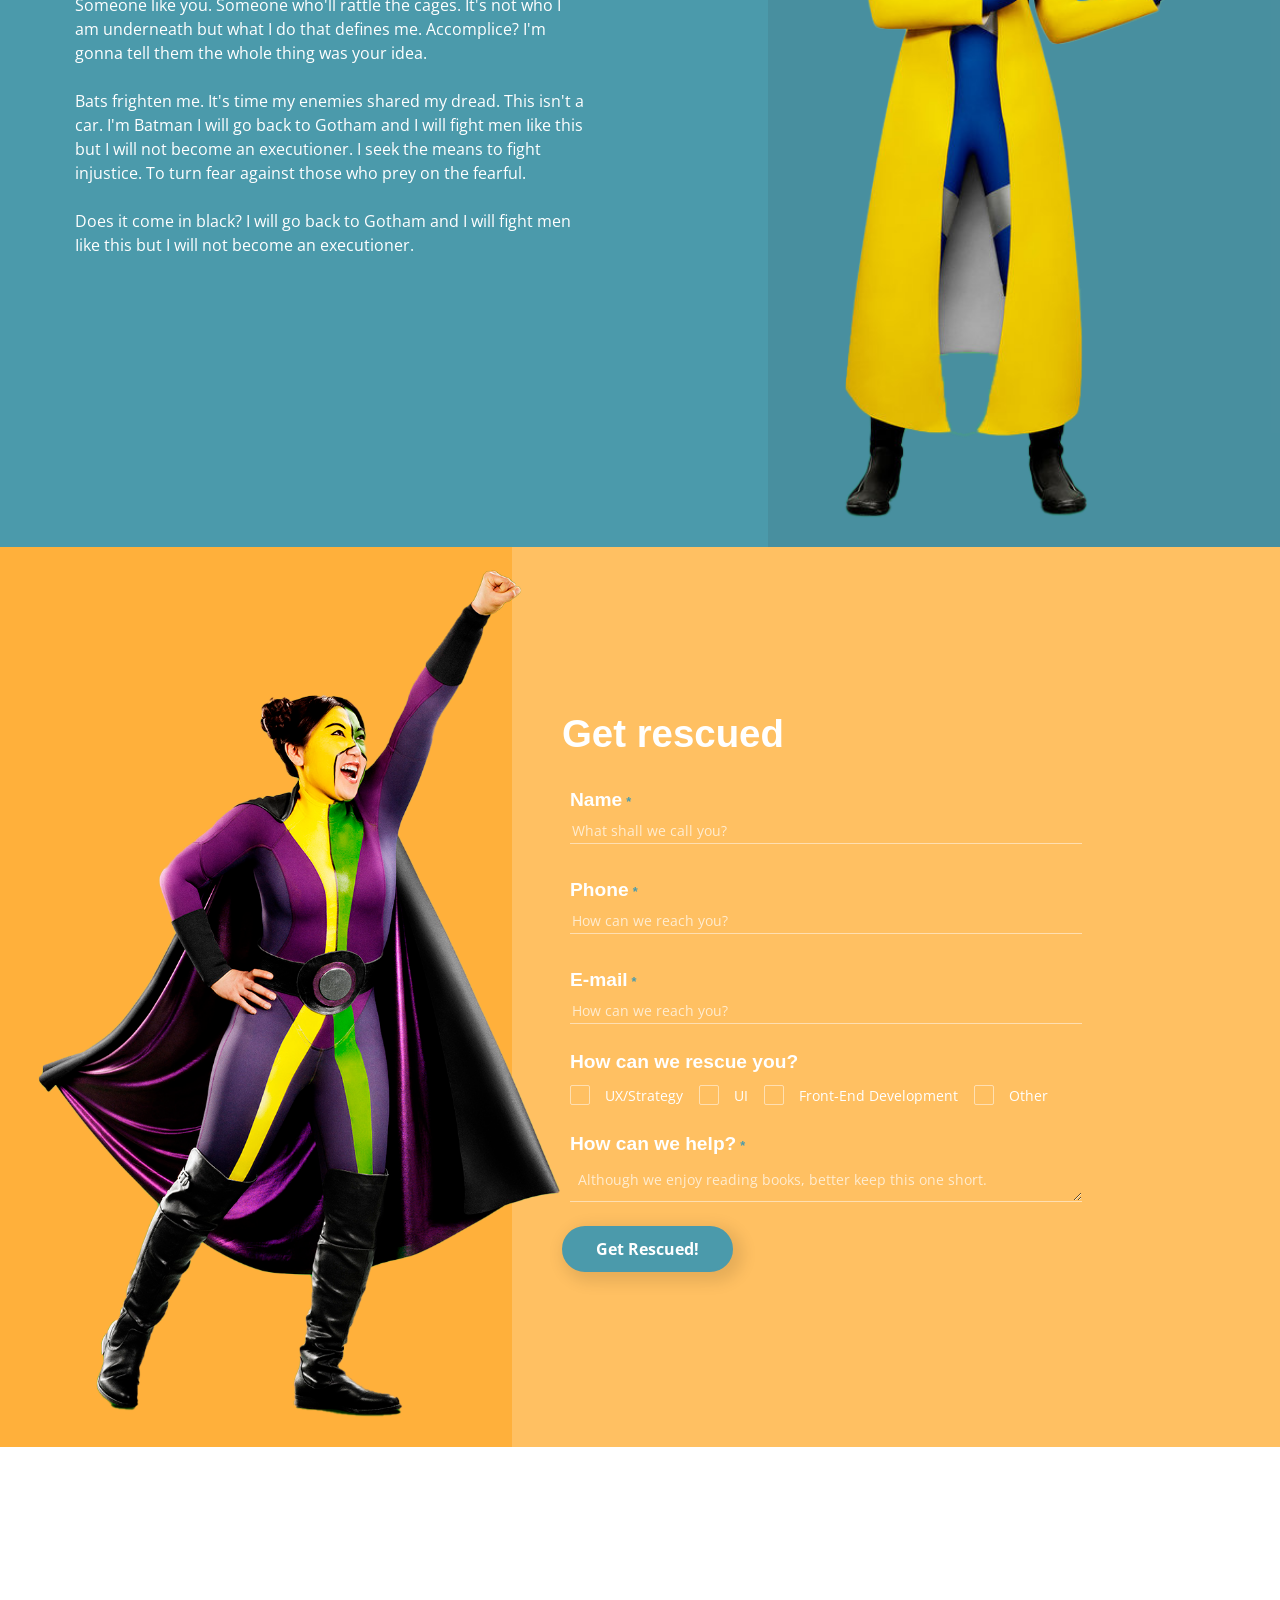
==== commit c0b676d3: "Mobile header & footer added to all html.files" ====
--- a/about.html
+++ b/about.html
@@ -17,21 +17,49 @@
     <!-- Stylesheet: Typography -->
     <link rel="stylesheet" href="CSS/fonts.css">
 
-    <!-- Stylesheet: Main -->
-    <link rel="stylesheet" href="CSS/styles.css">
+    <!-- Stylesheet: Small Desktops -->
+    <link rel="stylesheet" href="CSS/styles-main.css">
+
+    <!-- Stylesheet: MediaQueries -->
+    <link rel="stylesheet" href="CSS/styles-mediaqueries.css">
 </head>
 
 <body id="about-body">
-    <header class="header-container">
+    <!-- WEB HEADER-->
+    <header class="header-container hide-mobile">
         <nav class="nav-wrapper">
             <a href="index.html" id="wordmarkLink"><img class="logotype" src="IMG/logo-bw.png"
                     alt="Ellen Creatives Logotype" id="nav-wordmark"></a>
             <a href="index.html#servicesAnchor" class="nav-link">Services</a>
-            <a href="cases.html" class="nav-link">Cases</a>
-            <a href="about.html" class="nav-link activePage">About us</a>
-            <a href="#contactAnchor" class="nav-link">Let's Chat</a>
+            <a href="cases-overview.html" class="nav-link">Cases</a>
+            <a href="about.html" class="nav-link">About us</a>
+            <a href="about.html#contactAnchor" class="nav-link">Let's Chat</a>
         </nav>
     </header>
+
+    <!-- MOBILE HEADER-->
+    <div class="mobile-header show-mobile">
+        <nav role="navigation">
+
+            <div id="menuToggle">
+                <input type="checkbox" />
+                <div class="menu-icon">
+                    <span></span>
+                    <span></span>
+                    <span></span>
+                </div>
+                <ul id="menu">
+                    <li><a class="nav-link" href="index.html">Home</a></li>
+                    <li><a class="nav-link" href="index.html#servicesAnchor">Services</a></li>
+                    <li><a class="nav-link" href="Cases-overview.html">Cases</a></li>
+                    <li><a class="nav-link" href="about.html#contactAnchor">Let's Chat</a></li>
+                </ul>
+            </div>
+            <a href="index.html" id="logo-container">
+                <img class="logotype" src="IMG/logo-bw.png" alt="Ellen Creatives Logotype">
+            </a>
+        </nav>
+    </div>
 
     <section>
         <div class="about-section full-screen bg-yellow">
@@ -159,20 +187,45 @@
         </div>
     </section>
 
-    <div class="contact-footer">
-        <div class="scrollMe">
+    <!-- WEB FOOTER -->
+    <div class="contact-footer hide-mobile">
+        <div class="scrollMe" id="scrollMeFooter">
             <img class="arrow-down" src="IMG/Icons-elements/arrow-white-down-thicker@2x.png" alt="">
             <p id="scrollMeLabel-down">Swipe down to continue</p>
         </div>
         <div class="footer-wrapper">
-            <div class="footer-title">Us,</div>
-            <a href="#" class="footer-link">Influencing</a>
-            <a href="#" class="footer-link">Being Pros'</a>
-            <div class="footer-title">You,</div>
-            <a href="#" class="footer-link">Sending us a fan-mail</a>
-            <a href="#" class="footer-link">Calling us</a>
+            <div class="footer-1">
+                <div class="footer-title">Us,</div>
+                <a href="#" class="footer-link">Influencing</a>
+                <a href="#" class="footer-link">Being Pros'</a>
+            </div>
+            <div class="footer-2">
+                <div class="footer-title">You,</div>
+                <a href="mailto:ellenekloofdesign@gmail.com" target="_blank" class="footer-link">Sending us a
+                    fan-mail</a>
+                <a href="tel:+46707509144" class="footer-link">Calling us</a>
+            </div>
         </div>
     </div>
+
+    <!-- MOBILE FOOTER -->
+    <section class="show-mobile">
+        <div class="contact-footer-mobile">
+            <div class="footer-wrapper">
+                <div class="footer-1">
+                    <div class="footer-title">Us,</div>
+                    <a href="#" class="footer-link">Influencing</a>
+                    <a href="#" class="footer-link">Being Pros'</a>
+                </div>
+                <div class="footer-2">
+                    <div class="footer-title">You,</div>
+                    <a href="mailto:ellenekloofdesign@gmail.com" target="_blank" class="footer-link">Sending us a
+                        fan-mail</a>
+                    <a href="tel:+46707509144" class="footer-link">Calling us</a>
+                </div>
+            </div>
+        </div>
+    </section>
 
     <script src="https://ajax.googleapis.com/ajax/libs/jquery/3.5.1/jquery.min.js"></script>
     <script src="JS/scrollMeAbout.js"></script>
--- a/CSS/fonts.css
+++ b/CSS/fonts.css
@@ -61,4 +61,138 @@
 
 .p {
     font-size: 1rem;
-}+}
+
+@media only screen and (max-device-width : 960px) {
+    h1, h2, h3, h4, h5,.big-subtitle {
+        font-family: 'Poppins', sans-serif;
+        font-weight: 700;
+        line-height: 130%;
+        margin-block-start: 0em;
+        margin-block-end: 0em;
+        margin-top: 0em;
+        margin-bottom: 0em;
+    }
+    
+    p,
+    .p, 
+    .bold-p, 
+    .overline, 
+    .small-p {
+        font-family: "Open Sans", sans-serif;
+        line-height: 130%;
+        margin-block-start: 0em;
+        margin-block-end: 0em;
+        margin-top: 0em;
+        margin-bottom: 0em;
+    }
+
+    h1 {
+        font-size: 2rem;
+    }
+    
+    h2 {
+        font-size: 1.6rem;
+    }
+    
+    h3 {
+        font-size: 1.4rem;
+    }
+    
+    h4 {
+        font-size: 1.2rem;
+    }
+    
+    .big-subtitle {
+        font-size: 1rem;
+    }
+    
+    p  {
+        font-size: 0.8rem;
+    }
+    
+    .bold-p {
+        font-size: 0.8rem;
+        font-weight: bold;
+    }
+    
+    .small-p {
+        font-size: 0.6rem;
+    }
+    
+    .overline {
+        font-size: 0.8rem;
+        letter-spacing: 5px;
+    }
+    
+    .p {
+        font-size: 0.8rem;
+    }
+}
+
+@media only screen and (max-device-width: 576px) {
+    h1, h2, h3, h4, h5,.big-subtitle {
+        font-family: 'Poppins', sans-serif;
+        font-weight: 700;
+        line-height: 120%;
+        margin-block-start: 0em;
+        margin-block-end: 0em;
+        margin-top: 0em;
+        margin-bottom: 0em;
+    }
+    
+    p,
+    .p, 
+    .bold-p, 
+    .overline, 
+    .small-p {
+        font-family: "Open Sans", sans-serif;
+        line-height: 120%;
+        margin-block-start: 0em;
+        margin-block-end: 0em;
+        margin-top: 0em;
+        margin-bottom: 0em;
+    }
+    h1 {
+        font-size: 2.4rem;
+    }
+    
+    h2 {
+        font-size: 2rem;
+    }
+    
+    h3 {
+        font-size: 1.8rem;
+    }
+    
+    h4 {
+        font-size: 1.6rem;
+    }
+    
+    .big-subtitle {
+        font-size: 1rem;
+    }
+    
+    p  {
+        font-size: 1rem;
+    }
+    
+    .bold-p {
+        font-size: 1rem;
+        font-weight: bold;
+    }
+    
+    .small-p {
+        font-size: 0.8rem;
+    }
+    
+    .overline {
+        font-size: 0.9rem;
+        letter-spacing: 5px;
+    }
+    
+    .p {
+        font-size: 1rem;
+    }
+}
+
--- a/CSS/styles-main.css
+++ b/CSS/styles-main.css
@@ -0,0 +1,1400 @@
+@media screen and (min-width: 1025px) {
+
+* {
+    box-sizing: border-box;
+}
+
+#body-home {
+    width: 100vw;
+    height: 3152px;
+    overflow-y: clip;
+}
+
+#body-caseOverview {
+    width: 100vw;
+    overflow-y: clip;
+}
+
+#about-body {
+    width: 100vw;
+    overflow-y: clip;
+}
+
+#cases-body {
+    width: 100vw;
+    overflow-y: clip;
+}
+
+html {
+    scroll-snap-type: y mandatory;
+}
+
+section {
+    height: 100vh;
+    width: 100vh;
+    scroll-snap-align: start;
+    position: relative;
+}
+
+.hero-content, .services-section, .about-section {
+    width: 100vw;
+    overflow-x: hidden;
+}
+
+/*  COLOR STYLING      COLOR STYLING      COLOR STYLING     COLOR STYLING     COLOR STYLING     COLOR STYLING    COLOR STYLING */
+
+:root {
+    --black: #333;
+    --shadow: rgba(51, 51, 51, 0.1);
+    --white: #fff;
+    --white-50: rgba(255, 255, 255, 0.5);
+    --white-80: rgba(255, 255, 255, 0.7);
+    --white-shadow: rgba(255, 255, 255, 0.4);
+    --yellow: #FFC062;
+    --yellow-gradient: linear-gradient(134deg, #FFC062 0%, #FFDBA6 99.41%);
+    --yellow-highlight: #FFB03B;
+    --light-yellow: #FFD391;
+    --petrol: #4B9AAB;
+    --dark-petrol: #438A99;
+    --darkest-petrol: #377380;
+    --light-blue: #A5CCD5;
+    --CTA: #4B9AAB;
+    --secondary: #fff;
+    --medium-gray: #EBEBEB;
+    --light-gray: #fafafa;
+    --transparent: rgba(255, 255, 255, 0);
+    --pastel-purple: #B7A3FE;
+    --pastel-yellow: #FFC062;
+    --pastel-blue: #6FAEBC;
+    --pastel-red: #FEA3A3;
+    --pastel-peach: #FEC4A3;
+    --pastel-green: #7FD287;
+}
+
+.bg-white {
+    background-color: var(--white);
+}
+
+.bg-lightblue {
+    background-color: var(--light-blue);
+}
+
+.bg-lightyellow {
+    background-color: var(--light-yellow);
+}
+
+.bg-yellow-gradient {
+    background-image: var(--yellow-gradient);
+}
+
+.bg-yellow {
+    background-color: var(--yellow);
+}
+
+.bg-petrol {
+    background-color: var(--petrol);
+}
+
+.bg-pastel-purple {
+    background-color: var(--pastel-purple);
+}
+
+.bg-pastel-yellow {
+    background-color: var(--pastel-yellow);
+}
+
+.bg-pastel-blue {
+    background-color: var(--pastel-blue);
+}
+
+.bg-pastel-red {
+    background-color: var(--pastel-red);
+}
+
+.bg-pastel-peach {
+    background-color: var(--pastel-peach);
+}
+
+.bg-pastel-green {
+    background-color: var(--pastel-green);
+}
+
+.white-font {
+    color: var(--white);
+}
+
+
+/*  NAVIGATION STYLING      NAVIGATION STYLING      NAVIGATION STYLING     NAVIGATION STYLING     NAVIGATION STYLING     NAVIGATION STYLING */
+
+.header-container {
+    width: 100vw;
+    position: fixed;
+    height: 72px;
+    top: 0px;
+    left: 0px;
+    background-color: var(--transparent);
+    z-index: 10000;
+    box-sizing: border-box;
+}
+
+.nav-wrapper {
+    margin: 16px 75px;
+    height: 40px;
+    display: flex;
+    flex-flow: row wrap;
+    justify-content: flex-end;
+    align-items: center;
+}
+
+#nav-wordmark {
+    height: 32px;
+    margin-right: auto;
+}
+
+#wordmarkLink {
+    margin-right: auto;
+}
+
+#wordmarkLink:hover, .logotype:hover {
+    opacity: 0.8;
+}
+
+.nav-link {
+    font-size: 1rem;
+    font-family: 'Poppins', sans-serif;
+    font-weight: 400;
+    margin-left: 32px;
+    color: var(--white);
+    text-decoration: none;
+}
+
+.nav-link:hover {
+    color: var(--white-50);
+}
+
+.nav-link.activePage {
+    color: var(--white);
+    border-bottom: 1px solid var(--white);
+}
+
+.nav-link-inverted {
+    font-size: 1rem;
+    font-family: 'Poppins', sans-serif;
+    font-weight: 400;
+    margin-left: 32px;
+    color: var(--yellow);
+    text-decoration: none;
+}
+
+.nav-link-inverted:hover {
+    color: var(--light-yellow);
+}
+
+.nav-link-inverted.activePage {
+    color: var(--yellow);
+    border-bottom: 1px solid var(--yellow);
+}
+
+.contact-footer {
+    display: flex;
+    flex-flow: row wrap;
+    justify-content: space-between;
+    align-items: center;
+    padding-left: 75px;
+    padding-right: 50px;
+    position: fixed;
+    left: 0px;
+    bottom: 30px;
+    z-index: 9999;
+    width: 100vw;
+}
+
+.contact-footer-plain {
+    display: flex;
+    flex-flow: row wrap;
+    justify-content: flex-start;
+    align-items: center;
+    margin: 32px 0px 32px 75px;
+    position: fixed;
+    left: 0px;
+    bottom: 0px;
+    z-index: 9999;
+    width: 100vw;
+}
+
+.footer-wraper {
+    display: flex;
+    flex-flow: row wrap;
+    justify-content: flex-start;
+    align-items: center;
+    width: 1000px;
+}
+
+.footer-wrapper div {
+    display: inline;
+}
+
+.footer-title {
+    text-align: left;
+    margin-right: 16px;
+    font-size: 1.2rem;
+    font-family: 'Poppins', sans-serif;
+    font-weight: 700;
+    color: var(--white);
+    text-decoration: none;
+}
+
+.footer-link, #scrollMeLabel-down {
+    text-align: left;
+    margin-right: 16px;
+    font-size: 1rem;
+    font-family: 'Poppins', sans-serif;
+    font-weight: 400;
+    color: var(--white);
+    text-decoration: none;
+}
+
+.footer-link:hover {
+    color: var(--white-50);
+}
+
+.footer-title-inverted {
+    text-align: left;
+    margin-right: 16px;
+    font-size: 1.2rem;
+    font-family: 'Poppins', sans-serif;
+    font-weight: 700;
+    color: var(--yellow);
+    text-decoration: none;
+}
+
+.footer-link-inverted {
+    text-align: left;
+    margin-right: 16px;
+    font-size: 1rem;
+    font-family: 'Poppins', sans-serif;
+    font-weight: 400;
+    color: var(--yellow);
+    text-decoration: none;
+}
+
+.footer-link-inverted:hover {
+    color: var(--light-yellow);
+}
+
+.arrow-down {
+    height: 24px;
+    margin-right: 8px;
+    -webkit-animation: arrow-down 2s cubic-bezier(0.250, 0.460, 0.450, 0.940) infinite both;
+    animation: arrow-down 2s cubic-bezier(0.250, 0.460, 0.450, 0.940) infinite both;
+}
+
+@-webkit-keyframes arrow-down {
+    0% {
+        -webkit-transform: translateY(-10);
+        transform: translateY(-10);
+    }
+    100% {
+        -webkit-transform: translateY(10px);
+        transform: translateY(10px);
+    }
+}
+
+@keyframes arrow-down {
+    0% {
+        -webkit-transform: translateY(-10);
+        transform: translateY(-10);
+    }
+    100% {
+        -webkit-transform: translateY(10px);
+        transform: translateY(10px);
+    }
+}
+
+.scrollMe {
+    width: 240px;
+    display: flex;
+    flex-flow: row wrap;
+    justify-content: flex-start;
+    align-items: center;
+}
+
+/*  BUTTONS      BUTTONS      BUTTONS     BUTTONS     BUTTONS     BUTTONS    BUTTONS     BUTTONS    BUTTONS      BUTTONS*/
+
+.btn-floater {
+    display: flex;
+    flex-flow: row wrap;
+    justify-content: center;
+    margin: 24px auto;
+}
+
+.btn-floater-left {
+    width: 50vw;
+    display: flex;
+    flex-flow: row wrap;
+    justify-content: flex-start;
+    margin-top: 32px;
+    margin-bottom: 32px;
+    margin-right: auto;
+}
+
+.btn, .CTA, .btn-white {
+    padding: 12px 32px;
+    border-radius: 40px;
+    font-family: "Open Sans", sans-serif;
+    font-weight: bold;
+    font-size: 1rem;
+    outline: none;
+    box-shadow: 5px 5px 15px 5px rgba(0, 0, 0, 0.1);
+}
+
+.CTA {
+    background-color: var(--CTA);
+    border: 2px solid var(--CTA);
+    margin-right: 8px;
+    color: var(--white);
+}
+
+.CTA:hover {
+    background-color: var(--dark-petrol);
+}
+
+.CTA:active {
+    background-color: var(--darkest-petrol);
+}
+
+.btn {
+    background-color: var(--white);
+    border: 2px solid var(--white);
+    margin-left: 8px;
+    color: var(--CTA);
+}
+
+.btn:hover {
+    background-color: var(--light-gray);
+    color: var(--CTA);
+}
+
+.btn:active {
+    background-color: var(--medium-gray);
+    color: var(--CTA);
+}
+
+.left-button {
+    margin-left: 0px;
+}
+
+.btn-white {
+    background-color: var(--transparent);
+    border: 2px solid var(--white);
+    margin-left: 8px;
+    color: var(--white);
+}
+
+.btn-white:hover {
+    background-color: var(--dark-petrol);
+    color: var(--white);
+}
+
+.btn-white:active {
+    background-color: var(--darkest-petrol);
+    color: var(--white);
+}
+
+button {
+    outline: none;
+}
+
+/*  LAYOUT     LAYOUT     LAYOUT     LAYOUT     LAYOUT     LAYOUT    LAYOUT     LAYOUT    LAYOUT     LAYOUT    LAYOUT     LAYOUT   LAYOUT*/
+
+.flex-row-flex-start {
+    display: flex;
+    flex-flow: row wrap;
+    justify-content: flex-start;
+    align-items: flex-start;
+}
+
+.flex-col-flex-start {
+    display: flex;
+    flex-flow: column wrap;
+    justify-content: flex-start;
+    align-items: flex-start;
+}
+
+.flex-row-flex-center {
+    display: flex;
+    flex-flow: row wrap;
+    justify-content: center;
+    align-items: center;
+}
+
+.flex-col-flex-center {
+    display: flex;
+    flex-flow: column wrap;
+    justify-content: center;
+    align-items: center;
+}
+
+.full-screen {
+    width: 100vw;
+    height: 100vh;
+}
+
+/*  HOME SPECIFIC STYLING      HOME SPECIFIC STYLING      HOME SPECIFIC STYLING     HOME SPECIFIC STYLING     HOME SPECIFIC STYLING    */
+
+/*  HERO      HERO      HERO     HERO     HERO     HERO    HERO */
+
+.hero-content {
+    width: 100vw;
+    height: 100vh;
+    padding: 75px;
+    position: relative;
+    overflow: hidden;
+}
+
+.hero-img {
+    position: relative;
+    right: -376px;
+    bottom: -135px;
+    height: 600px;
+    z-index: 1;
+}
+
+#hero-text-content {
+    position: absolute;
+    top: 150px;
+    padding-top: 100px;
+    z-index: 977;
+}
+
+.lottie {
+    margin: 20px auto;
+}
+
+#hero-text-content h1 {
+    text-align: left;
+}
+
+#hero-text-content p {
+    line-height: 170%;
+    text-align: left;
+}
+
+/*  SERVICES      SERVICES      SERVICES     SERVICES     SERVICES     SERVICES    SERVICES */
+
+.about-section, [id*=section-], .case-highlight-section {
+    display: flex;
+    flex-flow: row wrap;
+    box-sizing: border-box;
+}
+
+.services-section {
+    padding: 30px;
+    z-index: 100;
+    display: flex;
+    flex-flow: column wrap;
+    justify-content: center;
+    align-items: center;
+}
+
+.services-section h2 {
+    text-align: center;
+    margin-top: 24px;
+    margin-bottom: 8px;
+}
+
+.services {
+    width: 100vw;
+    display: flex;
+    flex-flow: row wrap;
+    justify-content: center;
+    align-items: center;
+}
+
+.services-card {
+    width: 320px;
+    height: 350px;
+    margin: 16px 16px;
+    display: flex;
+    flex-flow: column wrap;
+    justify-content: center;
+    align-items: center;
+    padding: 16px;
+    background-color: var(--white);
+    box-shadow: 10px 10px 15px 5px rgba(0, 0, 0, 0.1);
+    border-radius: 10px;
+}
+
+.services-icon {
+    height: 100px;
+}
+
+.card-title {
+    text-align: center;
+    line-height: 100%;
+    margin-top: 24px;
+}
+
+.description {
+    margin: 8px 0px 8px 0px;
+    text-align: center;
+}
+
+.card-text-link {
+    text-align: center;
+    font-size: 16px;
+    font-family: 'Poppins', sans-serif;
+    font-weight: 700;
+    color: var(--yellow);
+    text-decoration: none;
+    margin-top: 8px;
+}
+
+.card-text-link:hover {
+    color: var(--light-yellow);
+}
+
+/*  CASE HIGHLIGHT     CASE HIGHLIGHT     CASE HIGHLIGHT    CASE HIGHLIGHT    CASE HIGHLIGHT    CASE HIGHLIGHT   CASE HIGHLIGHT*/
+
+.swipe-right {
+    font-family: sans-serif;
+    scroll-snap-type: x mandatory;
+    display: flex;
+    -webkit-overflow-scrolling: touch;
+    overflow-x: scroll;
+    height: 100vh;
+    width: 100vw;
+}
+
+.slider-container {
+    height: 100vh;
+    width: 100vw;
+    scroll-snap-align: start;
+}
+
+.case-highlight-section .left-container {
+    width: 60vw;
+    padding-left: 75px;
+    padding-right: 15px;
+    height: 100vh;
+    display: flex;
+    flex-flow: column wrap;
+    justify-content: center;
+    align-items: flex-start;
+    box-sizing: border-box;
+}
+
+.case-highlight-section, #case-highlight-2 {
+    width: 100vw;
+    height: 100vh;
+}
+
+.case-highlight-section .right-container {
+    width: 40vw;
+    display: flex;
+    flex-flow: column wrap;
+    justify-content: center;
+    align-items: center;
+    position: relative;
+    float: right;
+    background-color: var(--shadow);
+}
+
+.case-laptop {
+    position: relative;
+    right: 140px;
+    top: 0px;
+    margin-left: auto;
+    width: 700px;
+}
+
+.case-phone {
+    width: 570px;
+    position: relative;
+    right: 140px;
+    top: 0px;
+    margin-left: auto;
+}
+
+.case-highlight-section .left-container h2, .case-highlight-section .left-container p {
+    text-align: left;
+    width: 40vw;
+    color: var(--white);
+}
+
+.scrollMe {
+    width: 240px;
+    display: flex;
+    flex-flow: row wrap;
+    justify-content: flex-start;
+    align-items: center;
+}
+
+#scrollMeLabel, #scrollMeLabel-down {
+    display: inline;
+    width: 200px;
+    margin-block-start: 0em;
+    margin-block-end: 0em;
+}
+
+.arrow-right {
+    height: 24px;
+    -webkit-animation: arrow-right 2s cubic-bezier(0.250, 0.460, 0.450, 0.940) infinite both;
+    animation: arrow-right 2s cubic-bezier(0.250, 0.460, 0.450, 0.940) infinite both;
+}
+
+@-webkit-keyframes arrow-right {
+    0% {
+        -webkit-transform: translateX(0);
+        transform: translateX(0);
+    }
+    100% {
+        -webkit-transform: translateX(50px);
+        transform: translateX(50px);
+    }
+}
+
+@keyframes arrow-right {
+    0% {
+        -webkit-transform: translateX(0);
+        transform: translateX(0);
+    }
+    100% {
+        -webkit-transform: translateX(50px);
+        transform: translateX(50px);
+    }
+}
+
+/*  ABOUT SECTION     ABOUT SECTION     ABOUT SECTION    ABOUT SECTION    ABOUT SECTION    ABOUT SECTION   ABOUT SECTION*/
+
+.left-container {
+    width: 45vw;
+}
+
+.left-container-about {
+    width: 40vw;
+    background-color: var(--shadow);
+    display: flex;
+    flex-flow: column wrap;
+    justify-content: center;
+    align-items: center;
+}
+
+.about-img {
+    width: 30vw;
+    margin: auto;
+}
+
+.right-container {
+    width: 55vw;
+    /* padding-left: 70px;
+    padding-right: 70px; */
+    display: flex;
+    flex-flow: column wrap;
+    justify-content: center;
+    align-items: left;
+}
+
+.right-container-about {
+    width: 508px;
+    padding-left: 70px;
+    padding-right: 70px;
+    display: flex;
+    flex-flow: column wrap;
+    justify-content: center;
+    align-items: left;
+}
+
+.about-title, .about-subtitle, .about-p {
+    text-align: left;
+    width: 40vw;
+}
+
+#about-btn {
+    width: 200px;
+    margin-left: 0px;
+    margin-top: 8px;
+}
+
+/*  CASES SPECIFIC STYLING      CASES SPECIFIC STYLING      CASES SPECIFIC STYLING   CASES SPECIFIC STYLING    CASES SPECIFIC STYLING */
+
+.cases-main {
+    margin-top: 32px;
+}
+
+.intro-headline {
+    text-align: center;
+    margin-top: 64px;
+}
+
+.filters-section {
+    position: relative;
+}
+
+#filters {
+    height: 100px;
+    width: 70vw;
+    margin: 0px auto;
+    padding: 24px 100px;
+    display: flex;
+    flex-flow: row wrap;
+    justify-content: center;
+    align-items: center;
+    display: none;
+}
+
+#slidedown-btn {
+    background-color: var(--yellow);
+    border-radius: 50%;
+    border: none;
+    outline: none;
+    cursor: pointer;
+    height: 80px;
+    width: 80px;
+    display: flex;
+    flex-flow: column wrap;
+    justify-content: center;
+    align-items: center;
+    margin-left: 70px;
+    position: relative;
+    top: 36px;
+    left: -30px;
+    z-index:977;
+}
+
+#slidedown-btn:hover {
+    background-color: var(--yellow-highlight);
+}
+
+#slidedown-btn img {
+    background-color: var(--transparent);
+    border: none;
+    outline: none;
+    cursor: pointer;
+    height: 64px;
+    width: 64px;
+}
+
+.filter-btn {
+    padding: 12px 32px;
+    border-radius: 40px;
+    font-family: "Open Sans", sans-serif;
+    font-weight: bold;
+    font-size: 0.9rem;
+    color: var(--petrol);
+    background-color: var(--white);
+    border: 1px solid var(--petrol);
+    margin: 0px 16px;
+    cursor: pointer;
+    outline: none;
+}
+
+.filter-btn:hover {
+    background-color: var(--light-blue);
+    border: 1px solid var(--light-blue);
+    color: var(--white);
+}
+
+.filter-btn.active {
+    background-color: var(--petrol);
+    color: var(--white);
+}
+
+.cases-section {
+    width: 100vw;
+    display: flex;
+    flex-flow: row wrap;
+    justify-content: center;
+    align-items: center;
+    margin-bottom: 72px; 
+}
+
+.outer-case-boxes,
+.all,
+.uiGroup,
+.uxGroup, 
+.devGroup {
+    width: 25vw;
+    padding: 8px;
+    height: 380px;
+    display: flex;
+    flex-flow: column wrap;
+    justify-content: flex-start;
+    align-items: center;
+    position: relative;
+}
+
+.petrol-fill {
+    border: 1px solid var(--medium-gray);
+    background-color: var(--transparent);
+    background-size: 200% 200%;
+    background-image: linear-gradient(to top, var(--petrol) 50%, transparent 50%);
+    -webkit-transition: background-position 300ms, color 300ms ease, border-color 300ms ease;
+    -moz-transition: background-position 300ms, color 300ms ease, border-color 300ms ease;
+    -ms-transition: background-position 300ms, color 300ms ease, border-color 300ms ease;
+    -o-transition: background-position 300ms, color 300ms ease, border-color 300ms ease;
+    transition: background-position 300ms, color 300ms ease, border-color 300ms ease;
+}
+
+.petrol-fill:hover {
+    color: white;
+    border: 1px solid var(--medium-gray);
+    background-image: linear-gradient(to top, var(--petrol) 51%, transparent 50%);
+    background-position: 0 100%;
+    -webkit-transition: background-position 300ms, color 300ms ease, border-color 300ms ease;
+    -moz-transition: background-position 300ms, color 300ms ease, border-color 300ms ease;
+    -ms-transition: background-position 300ms, color 300ms ease, border-color 300ms ease;
+    -o-transition: background-position 300ms, color 300ms ease, border-color 300ms ease;
+    transition: background-position 300ms, color 300ms ease, border-color 300ms ease;
+}
+
+.yellow-fill {
+    border: 1px solid var(--medium-gray);
+    background-color: var(--transparent);
+    background-size: 200% 200%;
+    background-image: linear-gradient(to top, var(--yellow) 50%, transparent 50%);
+    -webkit-transition: background-position 300ms, color 300ms ease, border-color 300ms ease;
+    -moz-transition: background-position 300ms, color 300ms ease, border-color 300ms ease;
+    -ms-transition: background-position 300ms, color 300ms ease, border-color 300ms ease;
+    -o-transition: background-position 300ms, color 300ms ease, border-color 300ms ease;
+    transition: background-position 300ms, color 300ms ease, border-color 300ms ease;
+}
+
+.yellow-fill:hover {
+    color: var(--white);
+    border: 1px solid var(--medium-gray);
+    background-image: linear-gradient(to top, var(--yellow) 51%, transparent 50%);
+    background-position: 0 100%;
+    -webkit-transition: background-position 300ms, color 300ms ease, border-color 300ms ease;
+    -moz-transition: background-position 300ms, color 300ms ease, border-color 300ms ease;
+    -ms-transition: background-position 300ms, color 300ms ease, border-color 300ms ease;
+    -o-transition: background-position 300ms, color 300ms ease, border-color 300ms ease;
+    transition: background-position 300ms, color 300ms ease, border-color 300ms ease;
+}
+
+.img-case-box {
+    padding: 8px;
+    width: 270px;
+    height: 220px;
+    margin: 8px auto;
+    display: flex;
+    flex-flow: column wrap;
+    justify-content: center;
+    align-items: center;
+}
+
+.w-img {
+    width: 270px;
+    margin: 0px auto;
+}
+
+.h-img {
+    height: 220px;
+    margin: 0px auto;
+}
+
+.text-case-box {
+    position: relative;
+    bottom: 8px;
+    left: 0px;
+    display: flex;
+    flex-flow: row wrap;
+    justify-content: space-around;
+    align-items: center;
+    padding: 8px;
+    margin-top: 24px;
+}
+
+.client-case-box, .project-case-box {
+    width: 9vw;
+    /* margin: 24px; */
+    display: flex;
+    flex-flow: column wrap;
+    justify-content: flex-start;
+    align-items: flex-start;
+}
+
+.project-case-box {
+    margin-left: 24px;
+}
+
+.box {
+    display: none;
+}
+
+.show {
+    display: block;
+} 
+
+
+
+/*  SINGLE CASE STYLING    SINGLE CASE STYLING    SINGLE CASE STYLING    SINGLE CASE STYLING   SINGLE CASE STYLING*/
+
+.case-hero {
+    height: 100vh;
+    background-image: url(../IMG/Cases-thumbnails/Urban-Case/Urban-hero.jpg);
+    background-position: center;
+    background-repeat: no-repeat;
+    background-size: cover;
+    align-content: center;
+    display: flex;
+    flex-flow: row wrap;
+    justify-content: flex-start;
+    align-items: center;
+}
+
+.case-hero-title {
+    font-size: 8rem;
+    font-family: 'Poppins', sans-serif;
+    font-weight: 700;
+    line-height: 150%;
+    margin-block-start: 0em;
+    margin-block-end: 0em;
+    margin-top: 0em;
+    margin-bottom: 0em;
+    color: var(--petrol);
+    margin-left: 117px;
+}
+
+.case-hero-section, .case-index, .case-summary, .case-visuals, .case-output, .case-final {
+    width: 100vw;
+    height: 100vh;
+}
+
+.case-index {
+    height: 15vh;
+    padding: 0px 75px 0px 75px;
+    display: flex;
+    flex-flow: row wrap;
+    justify-content: center;
+    align-items: center;
+    background-color: var(--dark-petrol);
+}
+
+.index-container {
+    display: flex;
+    flex-flow: column wrap;
+    justify-content: center;
+    align-items: flex-start;
+}
+
+.index-siblings {
+    margin-left: 200px;
+}
+
+.index-container .case-thumb-text {
+    margin-top: 8px;
+}
+
+.case-summary {
+    background-color: var(--petrol);
+    padding-top: 80px;
+}
+
+.summary, .case-visuals, .case-output, .visuals-container {
+    display: flex;
+    flex-flow: row wrap;
+    align-items: flex-start;
+    justify-content: flex-start;
+    box-sizing: border-box;
+    background-color: var(--petrol);
+}
+
+.summary {
+    margin-top: 64px;
+    height: 85vh
+}
+
+.left-container-20-80 {
+    width: 20vw;
+    height: 290px;
+    box-sizing: border-box;
+}
+
+.chapter-title {
+    text-align: left;
+    margin: 0px 0px 0px 200px;
+    float: left;
+    width: 10vw;
+    line-height: 2.5rem;
+    text-transform: uppercase;
+    font-size: 1rem;
+    font-family: "Open Sans";
+    font-weight: bold;
+    margin-block-start: 0em;
+    margin-block-end: 0em;
+}
+
+.right-container-80-20 {
+    width: 80vw;
+    padding: 0px 48px 0px 64px;
+    box-sizing: border-box;
+}
+
+.right-container-80-20 h3 {
+    line-height: 2.5rem;
+    width: 60vw;
+}
+
+.right-container-80-20 p {
+    width: 60vw;
+}
+
+.case-visuals {
+    padding-top: 75px;
+    background-color: var(--yellow);
+}
+
+.visuals-container {
+    background-color: var(--white);
+    padding: 25px 50px 50px 50px;
+    margin-top: 24px;
+    box-shadow: 5px 5px 15px 5px rgba(0, 0, 0, 0.1);
+}
+
+.typography-section, .colors, .images-section {
+    display: flex;
+    flex-flow: row wrap;
+    justify-content: flex-start;
+    align-items: center;
+    margin-top: 8px;
+}
+
+.color-representation {
+    width: 170px;
+    margin-right: 100px;
+}
+
+.Visuals-section-title {
+    margin: 24px 0px 24px 0px;
+}
+
+.typography-headlines img, .typography-bread img {
+    width: 20vw;
+}
+
+.typography-headlines, .typography-bread {
+    width: 400px;
+    margin-right: 32px;
+    margin-bottom: 48px;
+    margin-top: 48px;
+}
+
+.image-tonality {
+    height: 100px;
+    margin-right: 48px;
+}
+
+.case-visuals .left-container-20-80, .case-visuals .right-container-80-20 {
+    height: 619.34px;
+}
+
+.case-output-img {
+    height: 380px;
+    margin-top: 24px;
+}
+
+.case-output {
+    padding-top: 120px;
+}
+
+.case-output .left-container-20-80, .case-output .right-container-80-20 {
+    height: 522px;
+}
+
+.case-final {
+    display: flex;
+    flex-flow: row wrap;
+    justify-content: center;
+}
+
+.left-img-container {
+    height: 100vh;
+    width: 40vw;
+    display: flex;
+    flex-flow: column wrap;
+    justify-content: center;
+    align-items: center;
+    position: relative;
+}
+
+.case-final-img {
+    height: 100vh;
+    margin: 32px auto;
+}
+
+.case-final .right-container {
+    width: 60vw;
+    padding-top: 120px;
+    display: flex;
+    flex-flow: column wrap;
+    justify-content: center;
+    align-items: flex-start;
+}
+
+.case-final .right-container h2, .case-final .right-container p {
+    text-align: left;
+}
+
+.case-final .intro-description {
+    text-align: center;
+}
+
+.case-final #case-btn {
+    width: 200px;
+}
+
+#urban-showcase {
+    width: 320px;
+}
+
+.zoom {
+    height: 400px;
+    overflow-y: scroll;
+}
+
+#zoom-icon {
+    position: relative;
+    top: 30px;
+    left: 155px;
+    z-index: 989;
+}
+
+/*  ABOUT SPECIFIC STYLING     ABOUT SPECIFIC STYLING     ABOUT SPECIFIC STYLING     ABOUT SPECIFIC STYLING    ABOUT SPECIFIC STYLING */
+
+#about-img-1 {
+    width: 680px;
+}
+
+#about-img-2 {
+    height: 100vh;
+}
+
+.form-container {
+    height: 100vh;
+    width: 100vw;
+    display: flex;
+    flex-flow: row wrap;
+    justify-content: flex-start;
+    align-items: center;
+    background-color: var(--yellow);
+}
+
+#about-img-3 {
+    height: 100vh;
+}
+
+#about-btn {
+    margin-top: 24px;
+}
+
+.form-container .left-container {
+    background-color: var(--yellow-highlight);
+}
+
+.form-container .left-container, .form-container .right-container {
+    width: 40vw;
+    height: 100vh;
+}
+
+.form {
+    margin-left: 50px;
+}
+
+.form-field {
+    display: flex;
+    flex-flow: column wrap;
+    justify-content: center;
+    align-items: flex-start;
+}
+
+.check-field, .form-field {
+    margin-top: 16px;
+}
+
+.checkbox-group {
+    margin-right: 16px;
+}
+
+::placeholder {
+    font-family: "Open Sans", sans-serif;
+    line-height: 150%;
+    margin-block-start: 0em;
+    margin-block-end: 0em;
+    margin-top: 8px;
+    margin-bottom: 8px;
+    font-size: 0.9rem;
+    margin-left: 8px;
+    color: var(--white-80);
+    letter-spacing: 0px;
+}
+
+.form-field, textarea {
+    padding: 8px;
+    width: 40vw;
+}
+
+.checkboxes {
+    display: flex;
+    flex-flow: row wrap;
+    justify-content: flex-start;
+    align-items: baseline;
+    padding-top: 8px;
+}
+
+.form-row {
+    padding: 0px 8px 0px 8px;
+}
+
+.input, textarea {
+    background-color: var(--transparent);
+    border: none;
+    border-bottom: 1px solid var(--white-50);
+    width: 40vw;
+    color: var(--white);
+    font-family: "Open Sans", sans-serif;
+    line-height: 150%;
+    margin-block-start: 0em;
+    margin-block-end: 0em;
+    font-size: 1rem;
+    outline: none;
+}
+
+input:focus, textarea:focus {
+    border-bottom: 2px white solid;
+}
+
+.container {
+    display: block;
+    position: relative;
+    padding-left: 35px;
+    cursor: pointer;
+    -webkit-user-select: none;
+    -moz-user-select: none;
+    -ms-user-select: none;
+    user-select: none;
+    display: flex;
+    flex-flow: row wrap;
+    justify-content: flex-start;
+    align-items: center;
+}
+
+.container input {
+    position: absolute;
+    opacity: 0;
+    cursor: pointer;
+}
+
+.container input {
+    height: 21px;
+    width: 21px;
+}
+
+.checkmark {
+    position: absolute;
+    top: 0;
+    left: 0;
+    height: 20px;
+    width: 20px;
+    border: 1px solid var(--white-50);
+    border-radius: 2px;
+}
+
+.container:hover input~.checkmark {
+    background-color: var(--white-50);
+    border: 1px solid var(--white-80);
+    border-radius: 2px;
+}
+
+.container input:checked~.checkmark {
+    background-color: var(--white);
+    border-radius: 2px;
+}
+
+.checkmark:after {
+    content: "";
+    position: absolute;
+    display: none;
+}
+
+.container input:checked~.checkmark:after {
+    display: block;
+}
+
+.container .checkmark:after {
+    left: 6px;
+    top: 1px;
+    width: 5px;
+    height: 10px;
+    border: solid var(--yellow);
+    border-width: 0 3px 3px 0;
+    -webkit-transform: rotate(45deg);
+    -ms-transform: rotate(45deg);
+    transform: rotate(45deg);
+}
+
+form button {
+    margin-top: 16px;
+}
+
+.block {
+    display: none;
+}
+
+.asterix {
+    color: var(--petrol);
+    font-size: 0.8rem;
+    margin-left: 4px;
+    position: relative;
+    display: inline-block;
+}
+
+.asterix .tooltiptext {
+    visibility: hidden;
+    width: 120px;
+    background-color: var(--white);
+    color: var(--black);
+    text-align: center;
+    font-size: 0.8rem;
+    padding: 5px 0;
+    border-radius: 6px;
+    font-family: "Open Sans", sans-serif;
+    line-height: 150%;
+    margin-block-start: 0em;
+    margin-block-end: 0em;
+    margin-top: 0em;
+    margin-bottom: 0em;
+    position: absolute;
+    z-index: 1;
+}
+
+.asterix:hover .tooltiptext {
+    visibility: visible;
+  }
+
+input:-webkit-autofill,
+input:-webkit-autofill:hover, 
+input:-webkit-autofill:focus,
+textarea:-webkit-autofill,
+textarea:-webkit-autofill:hover,
+textarea:-webkit-autofill:focus,
+select:-webkit-autofill,
+select:-webkit-autofill:hover,
+select:-webkit-autofill:focus {
+    background-color: var(--transparent);
+    border: none;
+    border-bottom: 1px solid var(--white-50);
+    width: 40vw;
+    color: var(--white);
+    font-family: "Open Sans", sans-serif;
+    line-height: 150%;
+    margin-block-start: 0em;
+    margin-block-end: 0em;
+    font-size: 1rem;
+    outline: none;
+    border-bottom: 2px white solid;
+  -webkit-text-fill-color: white;
+  transition: background-color 5000s ease-in-out 0s;
+}
+
+}
--- a/CSS/styles-mediaqueries.css
+++ b/CSS/styles-mediaqueries.css
@@ -0,0 +1,1775 @@
+:root {
+    --black: #333;
+    --shadow: rgba(51, 51, 51, 0.1);
+    --white: #fff;
+    --white-50: rgba(255, 255, 255, 0.5);
+    --white-80: rgba(255, 255, 255, 0.7);
+    --white-shadow: rgba(255, 255, 255, 0.4);
+    --yellow: #FFC062;
+    --yellow-gradient: linear-gradient(134deg, #FFC062 0%, #FFDBA6 99.41%);
+    --yellow-highlight: #FFB03B;
+    --light-yellow: #FFD391;
+    --petrol: #4B9AAB;
+    --dark-petrol: #438A99;
+    --darkest-petrol: #377380;
+    --light-blue: #A5CCD5;
+    --CTA: #4B9AAB;
+    --secondary: #fff;
+    --medium-gray: #EBEBEB;
+    --light-gray: #fafafa;
+    --transparent: rgba(255, 255, 255, 0);
+    --pastel-purple: #B7A3FE;
+    --pastel-yellow: #FFC062;
+    --pastel-blue: #6FAEBC;
+    --pastel-red: #FEA3A3;
+    --pastel-peach: #FEC4A3;
+    --pastel-green: #7FD287;
+}
+
+@media only screen and (max-device-width: 1024px) {
+    * {
+        box-sizing: border-box;
+    }
+    #body-home {
+        width: 100vw;
+        height: auto;
+        overflow-y: hidden;
+    }
+    #body-caseOverview {
+        width: 100vw;
+        overflow-y: clip;
+    }
+    #about-body {
+        width: 100vw;
+        overflow-y: clip;
+    }
+    #cases-body {
+        width: 100vw;
+        overflow-y: clip;
+    }
+    html {
+        scroll-snap-type: y mandatory;
+    }
+    section {
+        height: 100vh;
+        width: auto;
+        scroll-snap-align: start;
+        position: relative;
+    }
+    .hero-content, .services-section, .about-section {
+        width: 100vw;
+        overflow-x: hidden;
+    }
+    .scrollMe.show-tablet {
+        display: none;
+    }
+    .hide-device {
+        display: initial;
+    }
+    .show-mobile {
+        display: none;
+    }
+    /*  COLOR STYLING      COLOR STYLING      COLOR STYLING     COLOR STYLING     COLOR STYLING     COLOR STYLING    COLOR STYLING */
+    :root {
+        --black: #333;
+        --shadow: rgba(51, 51, 51, 0.1);
+        --white: #fff;
+        --white-50: rgba(255, 255, 255, 0.5);
+        --white-80: rgba(255, 255, 255, 0.7);
+        --white-shadow: rgba(255, 255, 255, 0.4);
+        --yellow: #FFC062;
+        --yellow-gradient: linear-gradient(134deg, #FFC062 0%, #FFDBA6 99.41%);
+        --yellow-highlight: #FFB03B;
+        --light-yellow: #FFD391;
+        --petrol: #4B9AAB;
+        --dark-petrol: #438A99;
+        --darkest-petrol: #377380;
+        --light-blue: #A5CCD5;
+        --CTA: #4B9AAB;
+        --secondary: #fff;
+        --medium-gray: #EBEBEB;
+        --light-gray: #fafafa;
+        --transparent: rgba(255, 255, 255, 0);
+        --pastel-purple: #B7A3FE;
+        --pastel-yellow: #FFC062;
+        --pastel-blue: #6FAEBC;
+        --pastel-red: #FEA3A3;
+        --pastel-peach: #FEC4A3;
+        --pastel-green: #7FD287;
+    }
+    .bg-white {
+        background-color: var(--white);
+    }
+    .bg-lightblue {
+        background-color: var(--light-blue);
+    }
+    .bg-lightyellow {
+        background-color: var(--light-yellow);
+    }
+    .bg-yellow-gradient {
+        background-image: var(--yellow-gradient);
+    }
+    .bg-yellow {
+        background-color: var(--yellow);
+    }
+    .bg-petrol {
+        background-color: var(--petrol);
+    }
+    .bg-pastel-purple {
+        background-color: var(--pastel-purple);
+    }
+    .bg-pastel-yellow {
+        background-color: var(--pastel-yellow);
+    }
+    .bg-pastel-blue {
+        background-color: var(--pastel-blue);
+    }
+    .bg-pastel-red {
+        background-color: var(--pastel-red);
+    }
+    .bg-pastel-peach {
+        background-color: var(--pastel-peach);
+    }
+    .bg-pastel-green {
+        background-color: var(--pastel-green);
+    }
+    .white-font {
+        color: var(--white);
+    }
+    /*  NAVIGATION STYLING      NAVIGATION STYLING      NAVIGATION STYLING     NAVIGATION STYLING     NAVIGATION STYLING     NAVIGATION STYLING */
+    .header-container {
+        width: 100vw;
+        position: fixed;
+        height: 72px;
+        top: 0px;
+        left: 0px;
+        background-color: var(--transparent);
+        z-index: 10000;
+        box-sizing: border-box;
+    }
+    .nav-wrapper {
+        margin: 16px 75px;
+        height: 40px;
+        display: flex;
+        flex-flow: row wrap;
+        justify-content: flex-end;
+        align-items: center;
+    }
+    #nav-wordmark {
+        height: 32px;
+        margin-right: auto;
+    }
+    #wordmarkLink {
+        margin-right: auto;
+    }
+    #wordmarkLink:hover, .logotype:hover {
+        opacity: 0.8;
+    }
+    .nav-link {
+        font-size: 1rem;
+        font-family: 'Poppins', sans-serif;
+        font-weight: 400;
+        margin-left: 32px;
+        color: var(--white);
+        text-decoration: none;
+    }
+    .nav-link:hover {
+        color: var(--white-50);
+    }
+    .nav-link.activePage {
+        color: var(--white);
+        border-bottom: 1px solid var(--white);
+    }
+    .nav-link-inverted {
+        font-size: 1rem;
+        font-family: 'Poppins', sans-serif;
+        font-weight: 400;
+        margin-left: 32px;
+        color: var(--yellow);
+        text-decoration: none;
+    }
+    .nav-link-inverted:hover {
+        color: var(--light-yellow);
+    }
+    .nav-link-inverted.activePage {
+        color: var(--yellow);
+        border-bottom: 1px solid var(--yellow);
+    }
+    .contact-footer {
+        display: flex;
+        flex-flow: row wrap;
+        justify-content: space-between;
+        align-items: center;
+        padding-left: 75px;
+        padding-right: 50px;
+        position: fixed;
+        left: 0px;
+        bottom: 30px;
+        z-index: 9999;
+        width: 100vw;
+    }
+    .contact-footer-plain {
+        display: flex;
+        flex-flow: row wrap;
+        justify-content: flex-start;
+        align-items: center;
+        margin: 32px 0px 32px 75px;
+        position: fixed;
+        left: 0px;
+        bottom: 0px;
+        z-index: 9999;
+        width: 100vw;
+    }
+    .footer-wraper {
+        display: flex;
+        flex-flow: row wrap;
+        justify-content: flex-start;
+        align-items: center;
+        width: 80vw;
+    }
+    .footer-wrapper div {
+        display: inline;
+    }
+    .footer-title {
+        text-align: left;
+        margin-right: 16px;
+        font-size: 1.2rem;
+        font-family: 'Poppins', sans-serif;
+        font-weight: 700;
+        color: var(--white);
+        text-decoration: none;
+    }
+    .footer-link, #scrollMeLabel-down {
+        text-align: left;
+        margin-right: 16px;
+        font-size: 1rem;
+        font-family: 'Poppins', sans-serif;
+        font-weight: 400;
+        color: var(--white);
+        text-decoration: none;
+    }
+    .footer-link:hover {
+        color: var(--white-50);
+    }
+    .footer-title-inverted {
+        text-align: left;
+        margin-right: 16px;
+        font-size: 1.2rem;
+        font-family: 'Poppins', sans-serif;
+        font-weight: 700;
+        color: var(--yellow);
+        text-decoration: none;
+    }
+    .footer-link-inverted {
+        text-align: left;
+        margin-right: 16px;
+        font-size: 1rem;
+        font-family: 'Poppins', sans-serif;
+        font-weight: 400;
+        color: var(--yellow);
+        text-decoration: none;
+    }
+    .footer-link-inverted:hover {
+        color: var(--light-yellow);
+    }
+    .arrow-down {
+        height: 24px;
+        margin-right: 8px;
+        -webkit-animation: arrow-down 2s cubic-bezier(0.250, 0.460, 0.450, 0.940) infinite both;
+        animation: arrow-down 2s cubic-bezier(0.250, 0.460, 0.450, 0.940) infinite both;
+    }
+    @-webkit-keyframes arrow-down {
+        0% {
+            -webkit-transform: translateY(-10);
+            transform: translateY(-10);
+        }
+        100% {
+            -webkit-transform: translateY(10px);
+            transform: translateY(10px);
+        }
+    }
+    @keyframes arrow-down {
+        0% {
+            -webkit-transform: translateY(-10);
+            transform: translateY(-10);
+        }
+        100% {
+            -webkit-transform: translateY(10px);
+            transform: translateY(10px);
+        }
+    }
+    .scrollMe {
+        width: 240px;
+        display: flex;
+        flex-flow: row wrap;
+        justify-content: flex-start;
+        align-items: center;
+    }
+    /*  BUTTONS      BUTTONS      BUTTONS     BUTTONS     BUTTONS     BUTTONS    BUTTONS     BUTTONS    BUTTONS      BUTTONS*/
+    .btn-floater {
+        display: flex;
+        flex-flow: row wrap;
+        justify-content: center;
+        margin: 24px auto;
+    }
+    .btn-floater-left {
+        width: auto;
+        display: flex;
+        flex-flow: row wrap;
+        justify-content: flex-start;
+        margin-top: 32px;
+        margin-bottom: 32px;
+        margin-right: auto;
+    }
+    .btn, .CTA, .btn-white {
+        padding: 12px 32px;
+        border-radius: 40px;
+        font-family: "Open Sans", sans-serif;
+        font-weight: bold;
+        font-size: 1rem;
+        outline: none;
+        box-shadow: 5px 5px 15px 5px rgba(0, 0, 0, 0.1);
+    }
+    .CTA {
+        background-color: var(--CTA);
+        border: 2px solid var(--CTA);
+        margin-right: 8px;
+        color: var(--white);
+    }
+    .CTA:hover {
+        background-color: var(--dark-petrol);
+    }
+    .CTA:active {
+        background-color: var(--darkest-petrol);
+    }
+    .btn {
+        background-color: var(--white);
+        border: 2px solid var(--white);
+        margin-left: 8px;
+        color: var(--CTA);
+    }
+    .btn:hover {
+        background-color: var(--light-gray);
+        color: var(--CTA);
+    }
+    .btn:active {
+        background-color: var(--medium-gray);
+        color: var(--CTA);
+    }
+    .left-button {
+        margin-left: 0px;
+    }
+    .btn-white {
+        background-color: var(--transparent);
+        border: 2px solid var(--white);
+        margin-left: 8px;
+        color: var(--white);
+    }
+    .btn-white:hover {
+        background-color: var(--dark-petrol);
+        color: var(--white);
+    }
+    .btn-white:active {
+        background-color: var(--darkest-petrol);
+        color: var(--white);
+    }
+    button {
+        outline: none;
+    }
+    /*  LAYOUT     LAYOUT     LAYOUT     LAYOUT     LAYOUT     LAYOUT    LAYOUT     LAYOUT    LAYOUT     LAYOUT    LAYOUT     LAYOUT   LAYOUT*/
+    .flex-row-flex-start {
+        display: flex;
+        flex-flow: row wrap;
+        justify-content: flex-start;
+        align-items: flex-start;
+    }
+    .flex-col-flex-start {
+        display: flex;
+        flex-flow: column wrap;
+        justify-content: flex-start;
+        align-items: flex-start;
+    }
+    .flex-row-flex-center {
+        display: flex;
+        flex-flow: row wrap;
+        justify-content: center;
+        align-items: center;
+    }
+    .flex-col-flex-center {
+        display: flex;
+        flex-flow: column wrap;
+        justify-content: center;
+        align-items: center;
+    }
+    .full-screen {
+        width: 100vw;
+        height: 100vh;
+    }
+    /*  HOME SPECIFIC STYLING      HOME SPECIFIC STYLING      HOME SPECIFIC STYLING     HOME SPECIFIC STYLING     HOME SPECIFIC STYLING    */
+    /*  HERO      HERO      HERO     HERO     HERO     HERO    HERO */
+    .hero-content {
+        width: 100vw;
+        height: 100vh;
+        padding: 75px 40px 75px 75px;
+        position: relative;
+        overflow: hidden;
+    }
+    .hero-img {
+        position: relative;
+        float: right;
+        height: 100vh;
+        z-index: 1;
+    }
+    #hero-text-content {
+        position: absolute;
+        top: 30%;
+        padding-top: 100px;
+        z-index: 977;
+    }
+    .lottie {
+        margin: 20px auto;
+    }
+    #hero-text-content h1 {
+        text-align: left;
+    }
+    #hero-text-content p {
+        line-height: 170%;
+        text-align: left;
+    }
+    /*  SERVICES      SERVICES      SERVICES     SERVICES     SERVICES     SERVICES    SERVICES */
+    .about-section, [id*=section-], .case-highlight-section {
+        display: flex;
+        flex-flow: row wrap;
+        box-sizing: border-box;
+    }
+    .services-section {
+        width: auto;
+        padding: 30px;
+        z-index: 100;
+        display: flex;
+        flex-flow: column wrap;
+        justify-content: flex-start;
+        align-items: center;
+    }
+    .services-section h2 {
+        width: auto;
+        text-align: center;
+        margin-top: 24px;
+        margin-bottom: 8px;
+    }
+    .services {
+        width: 90vw;
+        display: flex;
+        flex-flow: row wrap;
+        justify-content: center;
+        align-items: center;
+        height: auto;
+        margin: 0px auto;
+    }
+    .services-card {
+        width: 28%;
+        height: 400px;
+        margin: 16px 16px;
+        display: flex;
+        flex-flow: column wrap;
+        justify-content: center;
+        align-items: center;
+        padding: 16px;
+        background-color: var(--white);
+        box-shadow: 10px 10px 15px 5px rgba(0, 0, 0, 0.1);
+        border-radius: 10px;
+        box-sizing: border-box;
+    }
+    .services-icon {
+        height: 100px;
+    }
+    .card-title {
+        text-align: center;
+        line-height: 100%;
+        margin-top: 24px;
+    }
+    .description {
+        margin: 8px 0px 8px 0px;
+        text-align: center;
+    }
+    .card-text-link {
+        text-align: center;
+        font-size: 16px;
+        font-family: 'Poppins', sans-serif;
+        font-weight: 700;
+        color: var(--yellow);
+        text-decoration: none;
+        margin-top: 8px;
+    }
+    .card-text-link:hover {
+        color: var(--light-yellow);
+    }
+    /*  CASE HIGHLIGHT     CASE HIGHLIGHT     CASE HIGHLIGHT    CASE HIGHLIGHT    CASE HIGHLIGHT    CASE HIGHLIGHT   CASE HIGHLIGHT*/
+    .swipe-right {
+        font-family: sans-serif;
+        scroll-snap-type: x mandatory;
+        display: flex;
+        -webkit-overflow-scrolling: touch;
+        overflow-x: scroll;
+        height: 100vh;
+        width: 100vw;
+    }
+    .slider-container {
+        height: 100vh;
+        width: 100vw;
+        scroll-snap-align: start;
+    }
+    .case-highlight-section .left-container {
+        width: 60vw;
+        padding-left: 75px;
+        padding-right: 15px;
+        height: 100vh;
+        display: flex;
+        flex-flow: column wrap;
+        justify-content: center;
+        align-items: flex-start;
+        box-sizing: border-box;
+    }
+    .case-highlight-section, #case-highlight-2 {
+        width: 100vw;
+        height: 100vh;
+    }
+    .case-highlight-section .right-container {
+        width: 40vw;
+        display: flex;
+        flex-flow: column wrap;
+        justify-content: center;
+        align-items: center;
+        position: relative;
+        float: right;
+        background-color: var(--shadow);
+    }
+    .case-laptop {
+        position: relative;
+        right: 140px;
+        top: 0px;
+        margin-left: auto;
+        width: 50vw;
+    }
+    .case-phone {
+        height: 100vh;
+        position: relative;
+        right: 140px;
+        top: 0px;
+        margin-left: auto;
+    }
+    .case-highlight-section .left-container h2, .case-highlight-section .left-container p {
+        text-align: left;
+        width: 40vw;
+        color: var(--white);
+    }
+    .scrollMe {
+        width: 240px;
+        display: flex;
+        flex-flow: row wrap;
+        justify-content: flex-start;
+        align-items: center;
+    }
+    #scrollMeLabel, #scrollMeLabel-down {
+        display: inline;
+        width: 200px;
+        margin-block-start: 0em;
+        margin-block-end: 0em;
+    }
+    .arrow-right {
+        height: 24px;
+        -webkit-animation: arrow-right 2s cubic-bezier(0.250, 0.460, 0.450, 0.940) infinite both;
+        animation: arrow-right 2s cubic-bezier(0.250, 0.460, 0.450, 0.940) infinite both;
+    }
+    @-webkit-keyframes arrow-right {
+        0% {
+            -webkit-transform: translateX(0);
+            transform: translateX(0);
+        }
+        100% {
+            -webkit-transform: translateX(50px);
+            transform: translateX(50px);
+        }
+    }
+    @keyframes arrow-right {
+        0% {
+            -webkit-transform: translateX(0);
+            transform: translateX(0);
+        }
+        100% {
+            -webkit-transform: translateX(50px);
+            transform: translateX(50px);
+        }
+    }
+    /*  ABOUT SECTION     ABOUT SECTION     ABOUT SECTION    ABOUT SECTION    ABOUT SECTION    ABOUT SECTION   ABOUT SECTION*/
+    .left-container {
+        width: 45vw;
+    }
+    .left-container-about {
+        width: 40vw;
+        background-color: var(--shadow);
+        display: flex;
+        flex-flow: column wrap;
+        justify-content: center;
+        align-items: center;
+    }
+    .about-img {
+        width: 30vw;
+        margin: auto;
+    }
+    .right-container {
+        width: 55vw;
+        /* padding-left: 70px;
+    padding-right: 70px; */
+        display: flex;
+        flex-flow: column wrap;
+        justify-content: center;
+        align-items: left;
+    }
+    .right-container-about {
+        width: 60vw;
+        padding-left: 70px;
+        padding-right: 70px;
+        display: flex;
+        flex-flow: column wrap;
+        justify-content: center;
+        align-items: left;
+    }
+    .about-title, .about-subtitle, .about-p {
+        text-align: left;
+        width: 40vw;
+    }
+    #about-btn {
+        width: 20vw;
+        margin-left: 0px;
+        margin-top: 8px;
+    }
+    /*  CASES SPECIFIC STYLING      CASES SPECIFIC STYLING      CASES SPECIFIC STYLING   CASES SPECIFIC STYLING    CASES SPECIFIC STYLING */
+    .cases-main {
+        margin-top: 32px;
+    }
+    .intro-headline {
+        text-align: center;
+        margin-top: 64px;
+    }
+    .filters-section {
+        position: relative;
+    }
+    #filters {
+        height: 100px;
+        width: 70vw;
+        margin: 0px auto;
+        padding: 24px 100px;
+        display: flex;
+        flex-flow: row wrap;
+        justify-content: center;
+        align-items: center;
+        display: none;
+    }
+    #slidedown-btn {
+        background-color: var(--yellow);
+        border-radius: 50%;
+        border: none;
+        outline: none;
+        cursor: pointer;
+        height: 80px;
+        width: 80px;
+        display: flex;
+        flex-flow: column wrap;
+        justify-content: center;
+        align-items: center;
+        margin-left: 70px;
+        position: relative;
+        top: 36px;
+        left: -30px;
+        z-index: 977;
+    }
+    #slidedown-btn:hover {
+        background-color: var(--yellow-highlight);
+    }
+    #slidedown-btn img {
+        background-color: var(--transparent);
+        border: none;
+        outline: none;
+        cursor: pointer;
+        height: 64px;
+        width: 64px;
+    }
+    .filter-btn {
+        padding: 12px 32px;
+        border-radius: 40px;
+        font-family: "Open Sans", sans-serif;
+        font-weight: bold;
+        font-size: 0.9rem;
+        color: var(--petrol);
+        background-color: var(--white);
+        border: 1px solid var(--petrol);
+        margin: 0px 16px;
+        cursor: pointer;
+        outline: none;
+    }
+    .filter-btn:hover {
+        background-color: var(--light-blue);
+        border: 1px solid var(--light-blue);
+        color: var(--white);
+    }
+    .filter-btn.active {
+        background-color: var(--petrol);
+        color: var(--white);
+    }
+    .cases-section {
+        width: 100vw;
+        display: flex;
+        flex-flow: row wrap;
+        justify-content: center;
+        align-items: center;
+        margin-bottom: 72px;
+    }
+    .outer-case-boxes, .all, .uiGroup, .uxGroup, .devGroup {
+        width: 25vw;
+        padding: 8px;
+        height: 380px;
+        display: flex;
+        flex-flow: column wrap;
+        justify-content: flex-start;
+        align-items: center;
+        position: relative;
+    }
+    .petrol-fill {
+        border: 1px solid var(--medium-gray);
+        background-color: var(--transparent);
+        background-size: 200% 200%;
+        background-image: linear-gradient(to top, var(--petrol) 50%, transparent 50%);
+        -webkit-transition: background-position 300ms, color 300ms ease, border-color 300ms ease;
+        -moz-transition: background-position 300ms, color 300ms ease, border-color 300ms ease;
+        -ms-transition: background-position 300ms, color 300ms ease, border-color 300ms ease;
+        -o-transition: background-position 300ms, color 300ms ease, border-color 300ms ease;
+        transition: background-position 300ms, color 300ms ease, border-color 300ms ease;
+    }
+    .petrol-fill:hover {
+        color: white;
+        border: 1px solid var(--medium-gray);
+        background-image: linear-gradient(to top, var(--petrol) 51%, transparent 50%);
+        background-position: 0 100%;
+        -webkit-transition: background-position 300ms, color 300ms ease, border-color 300ms ease;
+        -moz-transition: background-position 300ms, color 300ms ease, border-color 300ms ease;
+        -ms-transition: background-position 300ms, color 300ms ease, border-color 300ms ease;
+        -o-transition: background-position 300ms, color 300ms ease, border-color 300ms ease;
+        transition: background-position 300ms, color 300ms ease, border-color 300ms ease;
+    }
+    .yellow-fill {
+        border: 1px solid var(--medium-gray);
+        background-color: var(--transparent);
+        background-size: 200% 200%;
+        background-image: linear-gradient(to top, var(--yellow) 50%, transparent 50%);
+        -webkit-transition: background-position 300ms, color 300ms ease, border-color 300ms ease;
+        -moz-transition: background-position 300ms, color 300ms ease, border-color 300ms ease;
+        -ms-transition: background-position 300ms, color 300ms ease, border-color 300ms ease;
+        -o-transition: background-position 300ms, color 300ms ease, border-color 300ms ease;
+        transition: background-position 300ms, color 300ms ease, border-color 300ms ease;
+    }
+    .yellow-fill:hover {
+        color: var(--white);
+        border: 1px solid var(--medium-gray);
+        background-image: linear-gradient(to top, var(--yellow) 51%, transparent 50%);
+        background-position: 0 100%;
+        -webkit-transition: background-position 300ms, color 300ms ease, border-color 300ms ease;
+        -moz-transition: background-position 300ms, color 300ms ease, border-color 300ms ease;
+        -ms-transition: background-position 300ms, color 300ms ease, border-color 300ms ease;
+        -o-transition: background-position 300ms, color 300ms ease, border-color 300ms ease;
+        transition: background-position 300ms, color 300ms ease, border-color 300ms ease;
+    }
+    .img-case-box {
+        padding: 8px;
+        width: 17vw;
+        height: 220px;
+        margin: 8px auto;
+        display: flex;
+        flex-flow: column wrap;
+        justify-content: center;
+        align-items: center;
+    }
+    .w-img {
+        width: 15vw;
+        margin: 0px auto;
+    }
+    .h-img {
+        height: 220px;
+        margin: 0px auto;
+    }
+    .text-case-box {
+        position: relative;
+        bottom: 8px;
+        left: 0px;
+        display: flex;
+        flex-flow: row wrap;
+        justify-content: space-around;
+        align-items: center;
+        padding: 8px;
+        margin-top: 24px;
+    }
+    .client-case-box, .project-case-box {
+        width: 9vw;
+        /* margin: 24px; */
+        display: flex;
+        flex-flow: column wrap;
+        justify-content: flex-start;
+        align-items: flex-start;
+    }
+    .project-case-box {
+        margin-left: 24px;
+    }
+    .box {
+        display: none;
+    }
+    .show {
+        display: block;
+    }
+    /*  SINGLE CASE STYLING    SINGLE CASE STYLING    SINGLE CASE STYLING    SINGLE CASE STYLING   SINGLE CASE STYLING*/
+    .case-hero {
+        height: 100vh;
+        background-image: url(../IMG/Cases-thumbnails/Urban-Case/Urban-hero.jpg);
+        background-position: center;
+        background-repeat: no-repeat;
+        background-size: cover;
+        align-content: center;
+        display: flex;
+        flex-flow: row wrap;
+        justify-content: flex-start;
+        align-items: center;
+    }
+    .case-hero-title {
+        font-size: 8rem;
+        font-family: 'Poppins', sans-serif;
+        font-weight: 700;
+        line-height: 150%;
+        margin-block-start: 0em;
+        margin-block-end: 0em;
+        margin-top: 0em;
+        margin-bottom: 0em;
+        color: var(--petrol);
+        margin-left: 117px;
+    }
+    .case-hero-section, .case-index, .case-summary, .case-visuals, .case-output, .case-final {
+        width: 100vw;
+        height: 100vh;
+    }
+    .case-index {
+        height: 15vh;
+        padding: 0px 75px 0px 75px;
+        display: flex;
+        flex-flow: row wrap;
+        justify-content: center;
+        align-items: center;
+        background-color: var(--dark-petrol);
+    }
+    .index-container {
+        display: flex;
+        flex-flow: column wrap;
+        justify-content: center;
+        align-items: flex-start;
+    }
+    .index-siblings {
+        margin-left: 200px;
+    }
+    .index-container .case-thumb-text {
+        margin-top: 8px;
+    }
+    .case-summary {
+        background-color: var(--petrol);
+        padding-top: 80px;
+    }
+    .summary, .case-visuals, .case-output, .visuals-container {
+        display: flex;
+        flex-flow: row wrap;
+        align-items: flex-start;
+        justify-content: flex-start;
+        box-sizing: border-box;
+        background-color: var(--petrol);
+    }
+    .summary {
+        margin-top: 64px;
+        height: 85vh
+    }
+    .left-container-20-80 {
+        width: 20vw;
+        height: 290px;
+        box-sizing: border-box;
+    }
+    .chapter-title {
+        text-align: left;
+        margin: 0px 0px 0px 200px;
+        float: left;
+        width: 10vw;
+        line-height: 2.5rem;
+        text-transform: uppercase;
+        font-size: 1rem;
+        font-family: "Open Sans";
+        font-weight: bold;
+        margin-block-start: 0em;
+        margin-block-end: 0em;
+    }
+    .right-container-80-20 {
+        width: 80vw;
+        padding: 0px 48px 0px 64px;
+        box-sizing: border-box;
+    }
+    .right-container-80-20 h3 {
+        line-height: 2.5rem;
+        width: 60vw;
+    }
+    .right-container-80-20 p {
+        width: 60vw;
+    }
+    .case-visuals {
+        padding-top: 75px;
+        background-color: var(--yellow);
+    }
+    .visuals-container {
+        background-color: var(--white);
+        padding: 25px 50px 50px 50px;
+        margin-top: 24px;
+        box-shadow: 5px 5px 15px 5px rgba(0, 0, 0, 0.1);
+    }
+    .typography-section, .colors, .images-section {
+        display: flex;
+        flex-flow: row wrap;
+        justify-content: flex-start;
+        align-items: center;
+        margin-top: 8px;
+    }
+    .color-representation {
+        width: 170px;
+        margin-right: 100px;
+    }
+    .Visuals-section-title {
+        margin: 24px 0px 24px 0px;
+    }
+    .typography-headlines img, .typography-bread img {
+        width: 20vw;
+    }
+    .typography-headlines, .typography-bread {
+        width: 400px;
+        margin-right: 32px;
+        margin-bottom: 48px;
+        margin-top: 48px;
+    }
+    .image-tonality {
+        height: 100px;
+        margin-right: 48px;
+    }
+    .case-visuals .left-container-20-80, .case-visuals .right-container-80-20 {
+        height: 619.34px;
+    }
+    .case-output-img {
+        height: 380px;
+        margin-top: 24px;
+    }
+    .case-output {
+        padding-top: 120px;
+    }
+    .case-output .left-container-20-80, .case-output .right-container-80-20 {
+        height: 522px;
+    }
+    .case-final {
+        display: flex;
+        flex-flow: row wrap;
+        justify-content: center;
+    }
+    .left-img-container {
+        height: 100vh;
+        width: 40vw;
+        display: flex;
+        flex-flow: column wrap;
+        justify-content: center;
+        align-items: center;
+        position: relative;
+    }
+    .case-final-img {
+        height: 100vh;
+        margin: 32px auto;
+    }
+    .case-final .right-container {
+        width: 60vw;
+        padding-top: 120px;
+        display: flex;
+        flex-flow: column wrap;
+        justify-content: center;
+        align-items: flex-start;
+    }
+    .case-final .right-container h2, .case-final .right-container p {
+        text-align: left;
+    }
+    .case-final .intro-description {
+        text-align: center;
+    }
+    .case-final #case-btn {
+        width: 200px;
+    }
+    #urban-showcase {
+        width: 320px;
+    }
+    .zoom {
+        height: 400px;
+        overflow-y: scroll;
+    }
+    #zoom-icon {
+        position: relative;
+        top: 30px;
+        left: 155px;
+        z-index: 989;
+    }
+    /*  ABOUT SPECIFIC STYLING     ABOUT SPECIFIC STYLING     ABOUT SPECIFIC STYLING     ABOUT SPECIFIC STYLING    ABOUT SPECIFIC STYLING */
+    #about-img-1 {
+        width: 680px;
+    }
+    #about-img-2 {
+        height: 100vh;
+    }
+    .form-container {
+        height: 100vh;
+        width: 100vw;
+        display: flex;
+        flex-flow: row wrap;
+        justify-content: flex-start;
+        align-items: center;
+        background-color: var(--yellow);
+    }
+    #about-img-3 {
+        height: 100vh;
+    }
+    #about-btn {
+        margin-top: 24px;
+    }
+    .form-container .left-container {
+        background-color: var(--yellow-highlight);
+    }
+    .form-container .left-container, .form-container .right-container {
+        width: 40vw;
+        height: 100vh;
+    }
+    .form {
+        margin-left: 50px;
+    }
+    .form-field {
+        display: flex;
+        flex-flow: column wrap;
+        justify-content: center;
+        align-items: flex-start;
+    }
+    .check-field, .form-field {
+        margin-top: 16px;
+    }
+    .checkbox-group {
+        margin-right: 16px;
+    }
+    ::placeholder {
+        font-family: "Open Sans", sans-serif;
+        line-height: 150%;
+        margin-block-start: 0em;
+        margin-block-end: 0em;
+        margin-top: 8px;
+        margin-bottom: 8px;
+        font-size: 0.9rem;
+        margin-left: 8px;
+        color: var(--white-80);
+        letter-spacing: 0px;
+    }
+    .form-field, textarea {
+        padding: 8px;
+        width: 40vw;
+    }
+    .checkboxes {
+        display: flex;
+        flex-flow: row wrap;
+        justify-content: flex-start;
+        align-items: baseline;
+        padding-top: 8px;
+    }
+    .form-row {
+        padding: 0px 8px 0px 8px;
+    }
+    .input, textarea {
+        background-color: var(--transparent);
+        border: none;
+        border-bottom: 1px solid var(--white-50);
+        width: 40vw;
+        color: var(--white);
+        font-family: "Open Sans", sans-serif;
+        line-height: 150%;
+        margin-block-start: 0em;
+        margin-block-end: 0em;
+        font-size: 1rem;
+        outline: none;
+    }
+    input:focus, textarea:focus {
+        border-bottom: 2px white solid;
+    }
+    .container {
+        display: block;
+        position: relative;
+        padding-left: 35px;
+        cursor: pointer;
+        -webkit-user-select: none;
+        -moz-user-select: none;
+        -ms-user-select: none;
+        user-select: none;
+        display: flex;
+        flex-flow: row wrap;
+        justify-content: flex-start;
+        align-items: center;
+    }
+    .container input {
+        position: absolute;
+        opacity: 0;
+        cursor: pointer;
+    }
+    .container input {
+        height: 21px;
+        width: 21px;
+    }
+    .checkmark {
+        position: absolute;
+        top: 0;
+        left: 0;
+        height: 20px;
+        width: 20px;
+        border: 1px solid var(--white-50);
+        border-radius: 2px;
+    }
+    .container:hover input~.checkmark {
+        background-color: var(--white-50);
+        border: 1px solid var(--white-80);
+        border-radius: 2px;
+    }
+    .container input:checked~.checkmark {
+        background-color: var(--white);
+        border-radius: 2px;
+    }
+    .checkmark:after {
+        content: "";
+        position: absolute;
+        display: none;
+    }
+    .container input:checked~.checkmark:after {
+        display: block;
+    }
+    .container .checkmark:after {
+        left: 6px;
+        top: 1px;
+        width: 5px;
+        height: 10px;
+        border: solid var(--yellow);
+        border-width: 0 3px 3px 0;
+        -webkit-transform: rotate(45deg);
+        -ms-transform: rotate(45deg);
+        transform: rotate(45deg);
+    }
+    form button {
+        margin-top: 16px;
+    }
+    .block {
+        display: none;
+    }
+    .asterix {
+        color: var(--petrol);
+        font-size: 0.8rem;
+        margin-left: 4px;
+        position: relative;
+        display: inline-block;
+    }
+    .asterix .tooltiptext {
+        visibility: hidden;
+        width: 120px;
+        background-color: var(--white);
+        color: var(--black);
+        text-align: center;
+        font-size: 0.8rem;
+        padding: 5px 0;
+        border-radius: 6px;
+        font-family: "Open Sans", sans-serif;
+        line-height: 150%;
+        margin-block-start: 0em;
+        margin-block-end: 0em;
+        margin-top: 0em;
+        margin-bottom: 0em;
+        position: absolute;
+        z-index: 1;
+    }
+    .asterix:hover .tooltiptext {
+        visibility: visible;
+    }
+    input:-webkit-autofill, input:-webkit-autofill:hover, input:-webkit-autofill:focus, textarea:-webkit-autofill, textarea:-webkit-autofill:hover, textarea:-webkit-autofill:focus, select:-webkit-autofill, select:-webkit-autofill:hover, select:-webkit-autofill:focus {
+        background-color: var(--transparent);
+        border: none;
+        border-bottom: 1px solid var(--white-50);
+        width: 40vw;
+        color: var(--white);
+        font-family: "Open Sans", sans-serif;
+        line-height: 150%;
+        margin-block-start: 0em;
+        margin-block-end: 0em;
+        font-size: 1rem;
+        outline: none;
+        border-bottom: 2px white solid;
+        -webkit-text-fill-color: white;
+        transition: background-color 5000s ease-in-out 0s;
+    }
+}
+
+@media only screen and (max-device-width: 960px) {
+    .btn, .CTA, .btn-white {
+        padding: 12px 32px;
+        border-radius: 40px;
+        font-family: "Open Sans", sans-serif;
+        font-weight: bold;
+        font-size: 0.9rem;
+        outline: none;
+        box-shadow: 5px 5px 15px 5px rgba(0, 0, 0, 0.1);
+    }
+    .nav-link, .nav-link-inverted {
+        font-size: 0.9rem;
+    }
+    .footer-title, .footer-title-inverted {
+        font-size: 1rem;
+    }
+    .footer-link, #scrollMeLabel-down, .footer-link-inverted {
+        font-size: 0.9rem;
+    }
+    .contact-footer {
+        display: flex;
+        flex-flow: row wrap;
+        justify-content: flex-start;
+        align-items: center;
+        padding-left: 16px;
+        padding-right: 8px;
+        position: fixed;
+        left: 0px;
+        bottom: 30px;
+        z-index: 9999;
+        width: 100vw;
+    }
+    .footer-wraper {
+        width: 60vw;
+    }
+    .nav-wrapper {
+        width: auto;
+        margin: 0;
+    }
+    .header-container {
+        padding: 16px 24px;
+    }
+    #scrollMeFooter {
+        margin: 8px 0 16px 0;
+    }
+    #body-home {
+        width: 100vw;
+        height: auto;
+        overflow-y: clip;
+    }
+    .services-section h2 {
+        width: 100%;
+        margin-top: 84px;
+    }
+    .services-section {
+        width: auto;
+        height: 100vh;
+    }
+    .services-card {
+        width: 40%;
+        height: 300px;
+    }
+    .full-screen {
+        height: auto;
+        width: auto;
+    }
+    section {
+        height: auto;
+    }
+    .swipe-right {
+        height: 800px;
+        width: 100vw;
+    }
+    .slider-container {
+        width: auto;
+        height: 800px;
+    }
+    .case-highlight-section, #case-highlight-2 {
+        width: 100vw;
+        height: 800px;
+        display: flex;
+        flex-flow: column wrap;
+        align-items: center;
+        justify-content: space-between;
+    }
+    .case-highlight-section .left-container {
+        width: auto;
+        height: auto;
+        padding: 84px 8px 24px 8px;
+        box-sizing: border-box;
+    }
+    .case-highlight-section .left-container h2, .case-highlight-section .left-container p {
+        text-align: center;
+        margin: 0px auto;
+        width: 90%;
+        color: var(--white);
+    }
+    .case-highlight-section .right-container {
+        width: auto;
+        height: auto;
+        display: flex;
+        flex-flow: column wrap;
+        justify-content: center;
+        align-items: center;
+        position: relative;
+        background-color: var(--transparent);
+        box-sizing: border-box;
+    }
+    .case-laptop {
+        position: relative;
+        right: 0;
+        top: 0;
+        margin: 8px auto 32px auto;
+        width: 80%;
+    }
+    .case-phone {
+        position: relative;
+        right: 0;
+        top: 0;
+        margin: auto;
+        height: 400px;
+    }
+    .scrollMe.show-tablet {
+        display: initial;
+    }
+    .scrollMe {
+        margin: 0px auto;
+    }
+    .hide-device {
+        display: none;
+    }
+    .scrollMe.hide-device {
+        display: none;
+    }
+    .btn-floater-left {
+        width: auto;
+        display: flex;
+        flex-flow: row wrap;
+        justify-content: flex-start;
+        margin: 32px auto;
+    }
+    .about-section {
+        height: auto;
+    }
+    .left-container-about {
+        width: 100vw;
+        height: 600px;
+        background-color: var(--shadow);
+        display: flex;
+        flex-flow: column wrap;
+        justify-content: center;
+        align-items: center;
+    }
+    .about-img {
+        height: 500px;
+        width: auto;
+        margin: 0px auto;
+    }
+    .right-container-about {
+        width: 100vw;
+        height: 400px;
+        padding-left: 32px;
+        padding-right: 16px;
+        display: flex;
+        flex-flow: column wrap;
+        justify-content: flex-start;
+        align-items: center;
+        background-color: var(--shadow);
+    }
+    .about-title, .about-subtitle, .about-p {
+        text-align: center;
+        width: 90%;
+        margin-top: 8px;
+    }
+    .about-title {
+        margin-top: 24px;
+    }
+    #about-btn {
+        width: auto;
+        margin-left: 0px;
+        margin-top: 24px;
+    }
+}
+
+@media only screen and (max-device-width: 576px) {
+    html {
+        scroll-snap-type: y;
+    }
+    #body-home {
+        width: 100vw;
+        height: auto;
+        overflow-y: visible;
+    }
+    * {
+        box-sizing: border-box;
+    }
+    section {
+        height: auto;
+        width: 100vw;
+    }
+    .CTA {
+        margin: 0;
+    }
+    .contact-footer {
+        width: 360px;
+    }
+    .footer-wrapper {
+        width: 360px;
+        display: flex;
+        flex-flow: column wrap;
+        justify-content: center;
+        align-items: flex-start;
+    }
+    .footer-1, .footer-2 {
+        width: 100%;
+        display: block;
+        margin-top: 16px;
+    }
+
+    .bg-yellow {
+        background-color: #FFC062;
+    }
+    .bg-petrol {
+        background-color: #4B9AAB;
+    }
+    /*. hero-content {
+        width: 100vw;
+        height: auto;
+        padding: 24px;
+        position: relative;
+        overflow: hidden;
+    }
+    #hero-text-content {
+        position: absolute;
+        top: 10%;
+        padding-top: 100px;
+        z-index: 977;
+    }
+    #hero-text-content h1 {
+        text-align: left;
+    }
+    #hero-text-content p {
+        width: 330px;
+        font-weight: 600;
+    }
+    .hero-img {
+        opacity: 0.4;
+    }
+
+    #hero-text-content .btn-floater-left {
+        margin: 32px 0;
+    } */
+    .hero-mobile {
+        width: 100vw;
+        height: auto;
+        background-color: #FFC062;
+        padding: 24px;
+        display: flex;
+        flex-flow: column wrap;
+        align-items: center;
+        justify-content: center;
+    }
+    .hero-mobile .hero-img {
+        width: 80vw;
+        height: auto;
+        margin: 84px auto 8px auto;
+    }
+    .hero-mobile h1, .hero-mobile p {
+        text-align: center;
+    }
+    .btn-floater {
+        width: 330px;
+        display: flex;
+        flex-flow: row wrap;
+        justify-content: center;
+        margin: 24px auto 48px auto;
+    }
+    .btn, .CTA, .btn-white {
+        padding: 12px 24px;
+        border-radius: 40px;
+        font-family: "Open Sans", sans-serif;
+        font-weight: bold;
+        font-size: 1rem;
+        outline: none;
+        box-shadow: 5px 5px 15px 5px rgba(0, 0, 0, 0.1);
+    }
+    .services-section {
+        width: 100vw;
+        height: auto;
+        z-index: 100;
+        display: flex;
+        flex-flow: column wrap;
+        justify-content: flex-start;
+        align-items: center;
+        background-color: #4B9AAB;
+        padding: 0;
+    }
+    .services-section h2{
+        width: 90vw;
+    }
+    .services {
+        width: 360px;
+        display: flex;
+        flex-flow: column wrap;
+        justify-content: center;
+        align-items: center;
+        margin: 0px auto;
+    }
+    .services-card {
+        width: 350px;
+        height: 400px;
+        margin: 16px 0;
+        display: flex;
+        flex-flow: column wrap;
+        justify-content: center;
+        align-items: center;
+        padding: 16px;
+        background-color: var(--white);
+        box-shadow: 10px 10px 15px 5px rgba(0, 0, 0, 0.1);
+        border-radius: 10px;
+        box-sizing: border-box;
+    }
+
+    .services-card img {
+        height: 100px;
+    }
+    .filler {
+        width: 100vw;
+    }
+    .case-highlight-section, #case-highlight-2 {
+        width: 100vw;
+        height: auto;
+    }
+    .swipe-right {
+        font-family: sans-serif;
+        scroll-snap-type: x mandatory;
+        display: flex;
+        -webkit-overflow-scrolling: touch;
+        overflow-x: scroll;
+        height: 100vh;
+        width: 100vw;
+    }
+    .slider-container {
+        height: auto;
+        width: 100vw;
+        scroll-snap-align: start;
+    }
+    .slider-container-mobile .case-phone {
+        position: relative;
+        right: 0;
+        top: 0;
+        margin: auto;
+        height: 233px;
+    }
+    .slider-container-mobile .case-laptop {
+        position: relative;
+        right: 0px;
+        top: 0px;
+        margin-left: 0px;
+        margin: 16px auto 0px auto;
+        width: 50vw;
+    }
+    .case-highlight-section .right-container {
+        height: 300px;
+    }
+    .hide-mobile {
+        display: none;
+    }
+    .show-mobile {
+        display: initial;
+    }
+    section {
+        scroll-snap-align: start;
+    }
+    .slider-mobile {
+        width: auto;
+        height: 650px;
+        scroll-snap-type: x mandatory;
+        display: flex;
+        -webkit-overflow-scrolling: touch;
+        overflow-x: scroll;
+        scroll-snap-align: start;
+    }
+    .slider-container-mobile {
+        width: 100vw;
+        height: 650px;
+        padding: 16px;
+        display: flex;
+        flex-flow: column wrap;
+        justify-content: space-between;
+        align-items: center;
+        scroll-snap-align: start;
+    }
+    .slider-container-mobile h2, .slider-container-mobile p {
+        text-align: center;
+    }
+    .slider-container-mobile p {
+        margin-top: 8px;
+    }
+    .slider-container-mobile img {
+        margin-top: 70px;
+    }
+    .scrollMe-mobile {
+        width: auto;
+        margin: 8px auto;
+    }
+    .scrollMe-mobile .arrow-right {
+        height: 16px;
+        margin: 0;
+    }
+    .slider-yellow {
+        background-color: #FFC062;
+    }
+    .slider-petrol {
+        background-color: #4B9AAB;
+    }
+    .about-mobile {
+        width: 100vw;
+        height: auto;
+        background-color: #4B9AAB;
+        padding: 24px 24px 8px 24px;
+        display: flex;
+        flex-flow: column wrap;
+        align-items: center;
+        justify-content: center;
+    }
+    .about-mobile .hero-img {
+        width: 50vw;
+        height: auto;
+        margin: 24px auto 16px auto;
+    }
+    .about-mobile h2, .about-mobile h4, .about-mobile p {
+        text-align: center;
+    }
+    .about-mobile p {
+        margin: 16px auto;
+    }
+    .about-mobile button {
+        margin: 8px auto 8px auto;
+    }
+    .contact-footer-mobile {
+        display: flex;
+        flex-flow: row wrap;
+        justify-content: flex-start;
+        align-items: center;
+        padding: 8px 8px 16px 24px;
+        background-color: #438A99;
+    }
+    .mobile-header {
+        overflow: hidden;
+        z-index: 10005;
+    }
+    nav {
+        background-color: #FFC062;
+        height: 60px;
+        width: 100vw;
+        position: fixed;
+        top: 0;
+        left: 0;
+        z-index: 899;
+        display: flex;
+        flex-flow: row wrap;
+        justify-content: space-between;
+        align-items: center;
+    }
+    nav ul {
+        padding: 0;
+        list-style-type: none;
+    }
+    #logo-container {
+        margin-left: auto;
+        width: 40vw;
+        margin: 16px;
+    }
+    #logo-container .logotype {
+        position: relative;
+        height: 27px;
+        float: right;
+    }
+    #menuToggle {
+        display: flex;
+        flex-flow: column wrap;
+        position: relative;
+        padding: 16px;
+        z-index: 901;
+        -webkit-user-select: none;
+        user-select: none;
+        width: 20vw;
+    }
+    #menuToggle input {
+        display: flex;
+        width: 40px;
+        height: 32px;
+        position: absolute;
+        cursor: pointer;
+        opacity: 0;
+        z-index: 902;
+    }
+    .menu-icon span {
+        display: flex;
+        width: 29px;
+        height: 4px;
+        margin-bottom: 5px;
+        position: relative;
+        background: white;
+        color: white;
+        border-radius: 3px;
+        z-index: 912;
+        transform-origin: 5px 0px;
+        transition: transform 0.5s cubic-bezier(0.77, 0.2, 0.05, 1.0), background 0.5s cubic-bezier(0.77, 0.2, 0.05, 1.0), opacity 0.55s ease;
+    }
+    #menuToggle span:first-child {
+        transform-origin: 0% 0%;
+    }
+    #menuToggle span:nth-last-child(2) {
+        transform-origin: 0% 100%;
+    }
+    #menuToggle input:checked~span {
+        opacity: 1;
+        transform: rotate(45deg) translate(-3px, -1px);
+        background: white;
+    }
+    #menuToggle input:checked~span:nth-last-child(3) {
+        opacity: 0;
+        transform: rotate(0deg) scale(0.2, 0.2);
+    }
+    #menuToggle input:checked~span:nth-last-child(2) {
+        transform: rotate(-45deg) translate(0, -1px);
+    }
+    #menu {
+        position: absolute;
+        width: 100vw;
+        height: 100vh;
+        box-shadow: 0 0 10px #85888C;
+        margin: -50px 0 0 -50px;
+        padding: 50px;
+        padding-top: 125px;
+        background-color: #FFC062;
+        color: white;
+        -webkit-font-smoothing: antialiased;
+        transform-origin: 0% 0%;
+        transform: translate(-100%, 0);
+        transition: transform 0.5s cubic-bezier(0.77, 0.2, 0.05, 1.0);
+        z-index: 899;
+    }
+    #menu li {
+        padding: 10px 0;
+        transition-delay: 2s;
+    }
+    #menuToggle input:checked~ul {
+        transform: none;
+    }
+    .nav-link, .nav-link-inverted {
+        font-size: 1.2rem;
+    }
+}
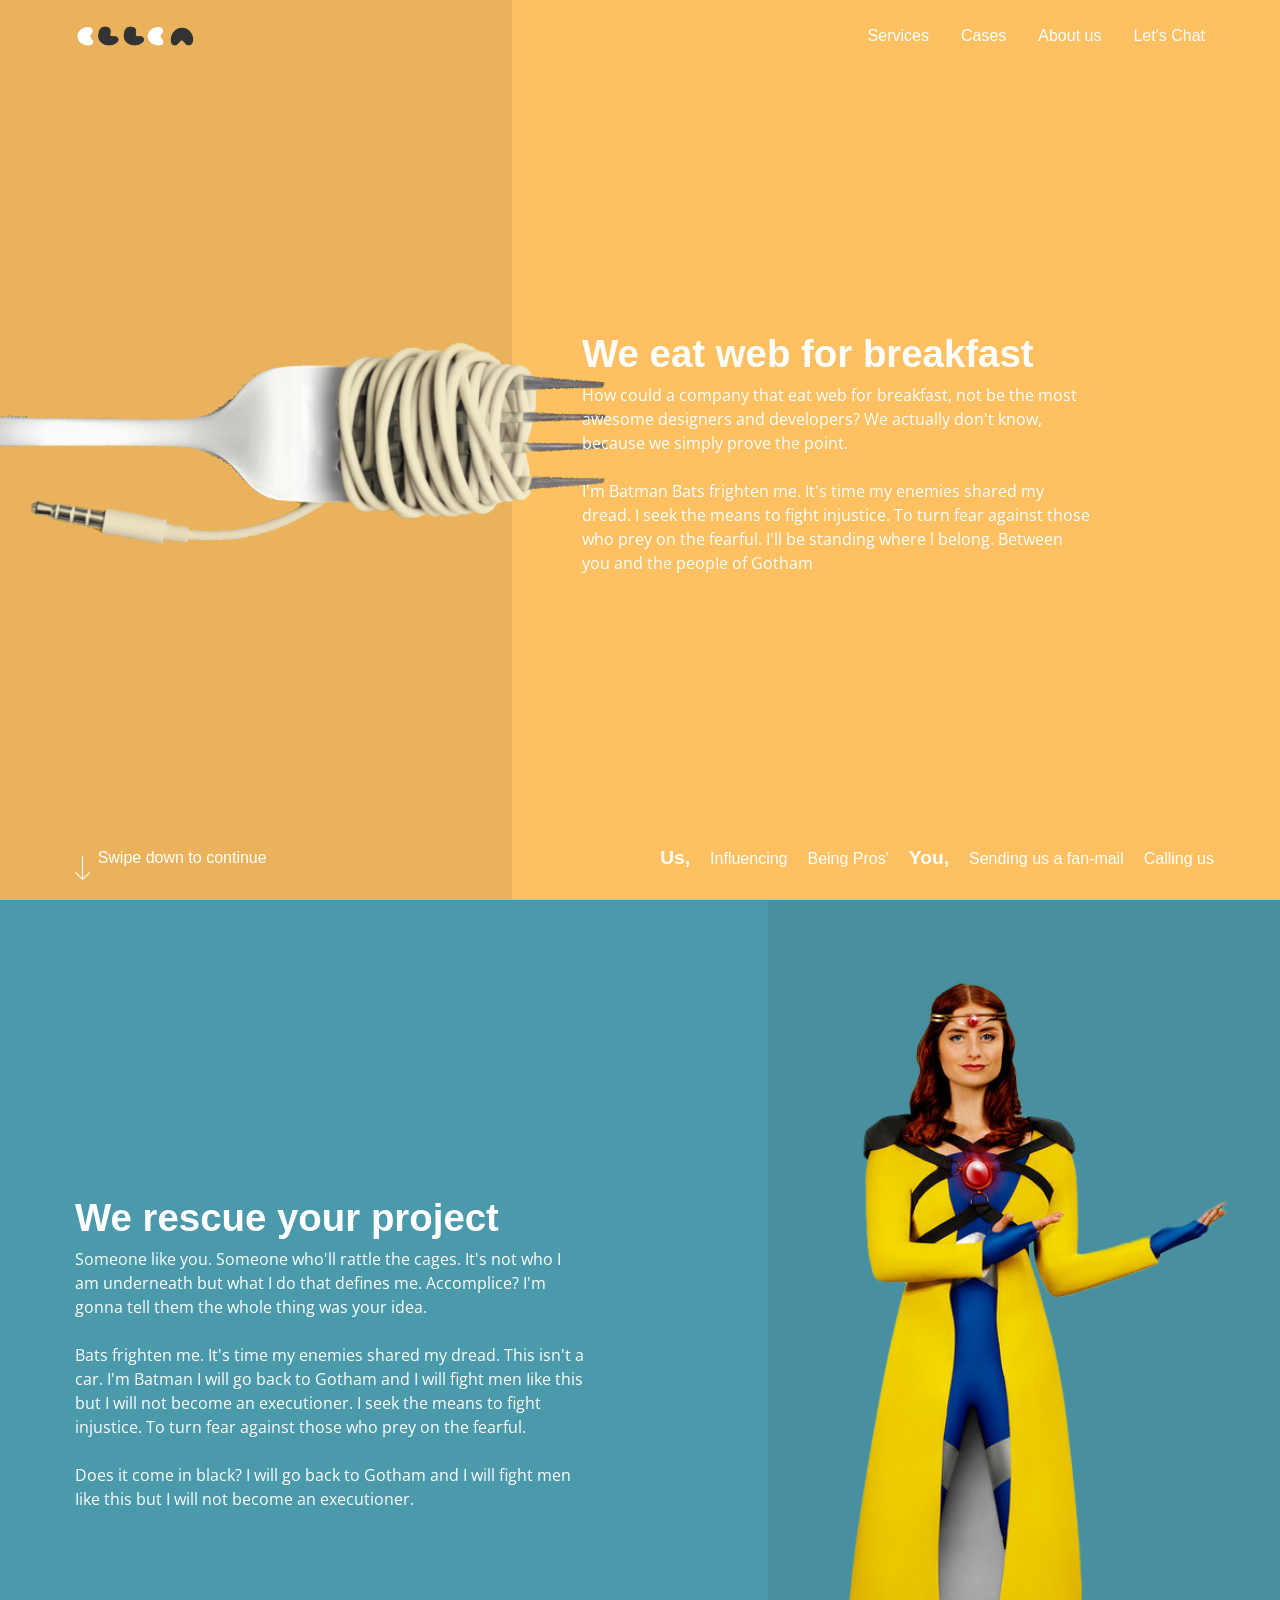
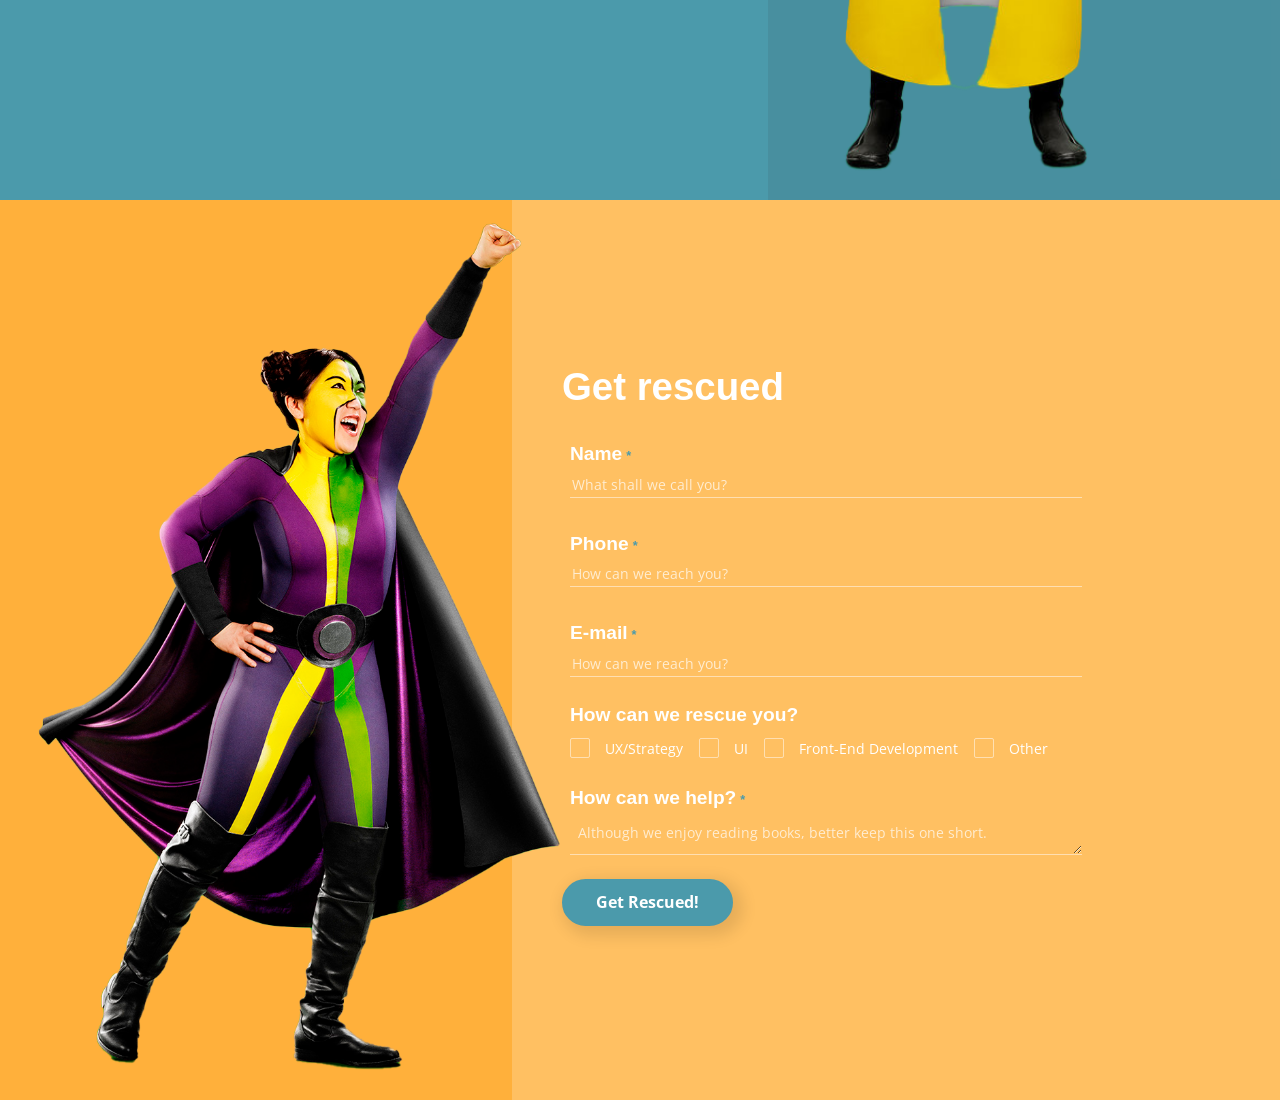
==== commit deacd2f2: "Media query - About Tablet done" ====
--- a/about.html
+++ b/about.html
@@ -61,130 +61,276 @@
         </nav>
     </div>
 
-    <section>
-        <div class="about-section full-screen bg-yellow">
-            <div class="left-container-about">
-                <img src="IMG/eating2.png" alt="" id="about-img-1">
-            </div>
-            <div class="right-container-about">
-                <h2 class="white-font about-title">We eat web for breakfast</h2>
-                <p class="white-font about-p">How could a company that eat web for breakfast, not be the most awesome
-                    designers and developers? We actually don't know, because we simply prove the point.
-                    <br><br>
-                    I'm Batman Bats frighten me. It's time my enemies shared my dread. I seek the means to fight
-                    injustice. To turn fear against those who prey on the fearful. I'll be standing where l belong.
-                    Between you and the peopIe of Gotham
-                </p>
-            </div>
-        </div>
-    </section>
-
-    <section>
-        <div class="slider-container">
-            <div class="case-highlight-section full-screen bg-petrol">
+    <!-- WEB ABOUT -->
+    <section class="hide-mobile hide-tablet-portrait">
+        <section>
+            <div class="about-section full-screen bg-yellow">
+                <div class="left-container-about">
+                    <img src="IMG/eating2.png" alt="" id="about-img-1">
+                </div>
+                <div class="right-container-about">
+                    <h2 class="white-font about-title">We eat web for breakfast</h2>
+                    <p class="white-font about-p">How could a company that eat web for breakfast, not be the most
+                        awesome
+                        designers and developers? We actually don't know, because we simply prove the point.
+                        <br><br>
+                        I'm Batman Bats frighten me. It's time my enemies shared my dread. I seek the means to fight
+                        injustice. To turn fear against those who prey on the fearful. I'll be standing where l belong.
+                        Between you and the peopIe of Gotham
+                    </p>
+                </div>
+            </div>
+        </section>
+
+        <section>
+            <div class="slider-container">
+                <div class="case-highlight-section full-screen bg-petrol">
+                    <div class="left-container">
+                        <h2 class="white-font">We rescue your project</h2>
+                        <p class="white-font"> Someone like you. Someone who'll rattle the cages. It's not who I am
+                            underneath but what I do that defines me. Accomplice? I'm gonna tell them the whole thing
+                            was
+                            your idea.
+                            <br><br>
+                            Bats frighten me. It's time my enemies shared my dread. This isn't a car. I'm Batman I will
+                            go
+                            back to Gotham and I will fight men Iike this but I will not become an executioner. I seek
+                            the
+                            means to fight injustice. To turn fear against those who prey on the fearful.
+                            <br><br>
+                            Does it come in black? I will go back to Gotham and I will fight men Iike this but I will
+                            not
+                            become an executioner. </p>
+                    </div>
+                    <div class="right-container">
+                        <img src="IMG/hero4.png" alt="" id="about-img-2">
+                    </div>
+                </div>
+            </div>
+        </section>
+
+        <section>
+            <a name="contactAnchor"></a>
+            <div class="form-container bg-yellow">
                 <div class="left-container">
-                    <h2 class="white-font">We rescue your project</h2>
-                    <p class="white-font"> Someone like you. Someone who'll rattle the cages. It's not who I am
-                        underneath but what I do that defines me. Accomplice? I'm gonna tell them the whole thing was
-                        your idea.
-                        <br><br>
-                        Bats frighten me. It's time my enemies shared my dread. This isn't a car. I'm Batman I will go
-                        back to Gotham and I will fight men Iike this but I will not become an executioner. I seek the
-                        means to fight injustice. To turn fear against those who prey on the fearful.
-                        <br><br>
-                        Does it come in black? I will go back to Gotham and I will fight men Iike this but I will not
-                        become an executioner. </p>
+                    <img src="IMG/hero6.png" alt="" id="about-img-3">
                 </div>
                 <div class="right-container">
-                    <img src="IMG/hero4.png" alt="" id="about-img-2">
-                </div>
-            </div>
-        </div>
-    </section>
-
-    <section>
-        <a name="contactAnchor"></a>
-        <div class="form-container bg-yellow">
-            <div class="left-container">
-                <img src="IMG/hero6.png" alt="" id="about-img-3">
-            </div>
-            <div class="right-container">
-
-                <div class="form">
-                    <h2 class="white-font">Get rescued</h2>
-                    <form id="contactForm" method="POST" action="about.html" novalidate>
-                        <div class="form-field">
-                            <label class="big-subtitle white-font" for="inputName">Name<span class="asterix"> *
-                                <span class="tooltiptext">This is required</span>
-                            </span>
-                        </label>
-                            <input class="input" type="text" class="form-control" id="inputName"
-                                placeholder="What shall we call you?">
-                        </div>
-                        <div class="form-field">
-                            <label class="big-subtitle white-font" for="inputPhone">Phone<span class="asterix"> *
-                                <span class="tooltiptext">This is required</span>
-                            </span>
-                        </label>
-                            <input class="input" type="tel" class="form-control" id="inputPhone"
-                                placeholder="How can we reach you?">
-                        </div>
-                        <div class="form-field">
-                            <label class="big-subtitle white-font" for="inputEmail">E-mail<span class="asterix"> *
-                                <span class="tooltiptext">This is required</span>
-                            </span>
-                        </label>
-                            <input class="input" type="email" class="form-control" id="inputEmail"
-                                placeholder="How can we reach you?"> 
-                        </div>
-                        <div class="check-field">
-                            <div class="form-row">
-                                <label class="big-subtitle white-font" for="inputCheck">How can we rescue you?</label>
-                                <div class="checkboxes">
-                                    <div class="checkbox-group">
-                                        <label class="container small-p white-font" for="Answ-UX">
-                                            <input type="checkbox" id="Answ-UX" name="Answ-UX" value="UX-Strategy">
-                                            <span class="checkmark"></span>
-                                            UX/Strategy
-                                        </label>
-                                    </div>
-                                    <div class="checkbox-group">
-                                        <label class="container small-p white-font"  for="Answ-UI">
-                                        <input type="checkbox" id="Answ-UI" name="Answ-UI" value="UI">
-                                        <span class="checkmark"></span>
-                                        UI
-                                        </label>
-                                    </div>
-                                    <div class="checkbox-group">
-                                        <label class="container small-p white-font"  for="Answ-FE">
-                                        <input type="checkbox" id="Answ-FE" name="Answ-FE" value="Front-End">
-                                        <span class="checkmark"></span>
-                                        Front-End Development
-                                        </label>
-                                    </div>
-                                    <div class="checkbox-group">
-                                        <label class="container small-p white-font"  for="Answ-other">
-                                        <input type="checkbox" id="Answ-other" name="Answ-other" value="Other">
-                                        <span class="checkmark"></span>
-                                        Other
-                                        </label>
+
+                    <div class="form">
+                        <h2 class="white-font">Get rescued</h2>
+                        <form id="contactForm" method="POST" action="about.html" novalidate>
+                            <div class="form-field">
+                                <label class="big-subtitle white-font" for="inputName">Name<span class="asterix"> *
+                                        <span class="tooltiptext">This is required</span>
+                                    </span>
+                                </label>
+                                <input class="input" type="text" class="form-control" id="inputName"
+                                    placeholder="What shall we call you?">
+                            </div>
+                            <div class="form-field">
+                                <label class="big-subtitle white-font" for="inputPhone">Phone<span class="asterix"> *
+                                        <span class="tooltiptext">This is required</span>
+                                    </span>
+                                </label>
+                                <input class="input" type="tel" class="form-control" id="inputPhone"
+                                    placeholder="How can we reach you?">
+                            </div>
+                            <div class="form-field">
+                                <label class="big-subtitle white-font" for="inputEmail">E-mail<span class="asterix"> *
+                                        <span class="tooltiptext">This is required</span>
+                                    </span>
+                                </label>
+                                <input class="input" type="email" class="form-control" id="inputEmail"
+                                    placeholder="How can we reach you?">
+                            </div>
+                            <div class="check-field">
+                                <div class="form-row">
+                                    <label class="big-subtitle white-font" for="inputCheck">How can we rescue
+                                        you?</label>
+                                    <div class="checkboxes">
+                                        <div class="checkbox-group">
+                                            <label class="container small-p white-font" for="Answ-UX">
+                                                <input type="checkbox" id="Answ-UX" name="Answ-UX" value="UX-Strategy">
+                                                <span class="checkmark"></span>
+                                                UX/Strategy
+                                            </label>
+                                        </div>
+                                        <div class="checkbox-group">
+                                            <label class="container small-p white-font" for="Answ-UI">
+                                                <input type="checkbox" id="Answ-UI" name="Answ-UI" value="UI">
+                                                <span class="checkmark"></span>
+                                                UI
+                                            </label>
+                                        </div>
+                                        <div class="checkbox-group">
+                                            <label class="container small-p white-font" for="Answ-FE">
+                                                <input type="checkbox" id="Answ-FE" name="Answ-FE" value="Front-End">
+                                                <span class="checkmark"></span>
+                                                Front-End Development
+                                            </label>
+                                        </div>
+                                        <div class="checkbox-group">
+                                            <label class="container small-p white-font" for="Answ-other">
+                                                <input type="checkbox" id="Answ-other" name="Answ-other" value="Other">
+                                                <span class="checkmark"></span>
+                                                Other
+                                            </label>
+                                        </div>
                                     </div>
                                 </div>
                             </div>
-                        </div>
-                        <div class="form-field">
-                            <label class="big-subtitle white-font" for="inputDescr">How can we help?<span class="asterix"> *
-                                <span class="tooltiptext">This is required</span>
-                            </span>
-                        </label>
-                            <textarea class="input" name="message" rows="1" cols="30" id="inputDescr"
-                                placeholder="Although we enjoy reading books, better keep this one short."></textarea>
-                        </div>
-                        <button type="submit" id="submitform" class="CTA">Get Rescued!</button>
-                    </form>
-                </div>
-            </div>
-        </div>
+                            <div class="form-field">
+                                <label class="big-subtitle white-font" for="inputDescr">How can we help?<span
+                                        class="asterix"> *
+                                        <span class="tooltiptext">This is required</span>
+                                    </span>
+                                </label>
+                                <textarea class="input" name="message" rows="1" cols="30" id="inputDescr"
+                                    placeholder="Although we enjoy reading books, better keep this one short."></textarea>
+                            </div>
+                            <button type="submit" id="submitform" class="CTA">Get Rescued!</button>
+                        </form>
+                    </div>
+                </div>
+            </div>
+        </section>
+    </section>
+
+    <!-- MOBILE ABOUT -->
+    <section class="show-mobile show-tablet-portrait">
+        <section>
+            <div class="about-section full-screen bg-yellow">
+                <div class="left-container-about">
+                    <img src="IMG/eating2.png" alt="" id="about-img-1">
+                </div>
+                <div class="right-container-about">
+                    <h2 class="white-font about-title">We eat web for breakfast</h2>
+                    <p class="white-font about-p">How could a company that eat web for breakfast, not be the most
+                        awesome
+                        designers and developers? We actually don't know, because we simply prove the point.
+                        <br><br>
+                        I'm Batman Bats frighten me. It's time my enemies shared my dread. I seek the means to fight
+                        injustice. To turn fear against those who prey on the fearful. I'll be standing where l belong.
+                        Between you and the peopIe of Gotham
+                    </p>
+                </div>
+            </div>
+        </section>
+
+        <section>
+            <div class="slider-container slider-container-mobile">
+                <div class="case-highlight-section case-highlight-section-mobile full-screen bg-petrol">
+                    <div class="left-container-mobile">
+                        <h2 class="white-font">We rescue your project</h2>
+                        <p class="white-font"> Someone like you. Someone who'll rattle the cages. It's not who I am
+                            underneath but what I do that defines me. Accomplice? I'm gonna tell them the whole thing
+                            was
+                            your idea.
+                            <br><br>
+                            Bats frighten me. It's time my enemies shared my dread. This isn't a car. I'm Batman I will
+                            go
+                            back to Gotham and I will fight men Iike this but I will not become an executioner. I seek
+                            the
+                            means to fight injustice. To turn fear against those who prey on the fearful.
+                            <br><br>
+                            Does it come in black? I will go back to Gotham and I will fight men Iike this but I will
+                            not
+                            become an executioner. </p>
+                    </div>
+                    <div class="right-container-mobile">
+                        <img src="IMG/hero4.png" alt="" id="about-img-2">
+                    </div>
+                </div>
+            </div>
+        </section>
+
+        <section>
+            <a name="contactAnchor"></a>
+            <div class="form-container bg-yellow">
+                <div class="left-container">
+                    <img src="IMG/hero6.png" alt="" id="about-img-3">
+                </div>
+                <div class="right-container">
+
+                    <div class="form">
+                        <h2 class="white-font">Get rescued</h2>
+                        <form id="contactForm" method="POST" action="about.html" novalidate>
+                            <div class="form-field">
+                                <label class="big-subtitle white-font" for="inputName">Name<span class="asterix"> *
+                                        <span class="tooltiptext">This is required</span>
+                                    </span>
+                                </label>
+                                <input class="input" type="text" class="form-control" id="inputName"
+                                    placeholder="What shall we call you?">
+                            </div>
+                            <div class="form-field">
+                                <label class="big-subtitle white-font" for="inputPhone">Phone<span class="asterix"> *
+                                        <span class="tooltiptext">This is required</span>
+                                    </span>
+                                </label>
+                                <input class="input" type="tel" class="form-control" id="inputPhone"
+                                    placeholder="How can we reach you?">
+                            </div>
+                            <div class="form-field">
+                                <label class="big-subtitle white-font" for="inputEmail">E-mail<span class="asterix"> *
+                                        <span class="tooltiptext">This is required</span>
+                                    </span>
+                                </label>
+                                <input class="input" type="email" class="form-control" id="inputEmail"
+                                    placeholder="How can we reach you?">
+                            </div>
+                            <div class="check-field">
+                                <div class="form-row">
+                                    <label class="big-subtitle white-font" for="inputCheck">How can we rescue
+                                        you?</label>
+                                    <div class="checkboxes">
+                                        <div class="checkbox-group">
+                                            <label class="container small-p white-font" for="Answ-UX">
+                                                <input type="checkbox" id="Answ-UX" name="Answ-UX" value="UX-Strategy">
+                                                <span class="checkmark"></span>
+                                                UX/Strategy
+                                            </label>
+                                        </div>
+                                        <div class="checkbox-group">
+                                            <label class="container small-p white-font" for="Answ-UI">
+                                                <input type="checkbox" id="Answ-UI" name="Answ-UI" value="UI">
+                                                <span class="checkmark"></span>
+                                                UI
+                                            </label>
+                                        </div>
+                                        <div class="checkbox-group">
+                                            <label class="container small-p white-font" for="Answ-FE">
+                                                <input type="checkbox" id="Answ-FE" name="Answ-FE" value="Front-End">
+                                                <span class="checkmark"></span>
+                                                Front-End Development
+                                            </label>
+                                        </div>
+                                        <div class="checkbox-group">
+                                            <label class="container small-p white-font" for="Answ-other">
+                                                <input type="checkbox" id="Answ-other" name="Answ-other" value="Other">
+                                                <span class="checkmark"></span>
+                                                Other
+                                            </label>
+                                        </div>
+                                    </div>
+                                </div>
+                            </div>
+                            <div class="form-field">
+                                <label class="big-subtitle white-font" for="inputDescr">How can we help?<span
+                                        class="asterix"> *
+                                        <span class="tooltiptext">This is required</span>
+                                    </span>
+                                </label>
+                                <textarea class="input" name="message" rows="1" cols="30" id="inputDescr"
+                                    placeholder="Although we enjoy reading books, better keep this one short."></textarea>
+                            </div>
+                            <button type="submit" id="submitform" class="CTA">Get Rescued!</button>
+                        </form>
+                    </div>
+                </div>
+            </div>
+        </section>
     </section>
 
     <!-- WEB FOOTER -->
--- a/CSS/styles-main.css
+++ b/CSS/styles-main.css
@@ -1,5 +1,3 @@
-@media screen and (min-width: 1025px) {
-
 * {
     box-sizing: border-box;
 }
@@ -31,7 +29,7 @@
 
 section {
     height: 100vh;
-    width: 100vh;
+    width: auto;
     scroll-snap-align: start;
     position: relative;
 }
@@ -39,6 +37,34 @@
 .hero-content, .services-section, .about-section {
     width: 100vw;
     overflow-x: hidden;
+}
+
+.scrollMe.show-tablet {
+    display: none;
+}
+
+.hide-device {
+    display: initial;
+}
+
+.show-mobile {
+    display: none;
+}
+
+.hide-tablet {
+    display: initial;
+}
+
+.show-tablet {
+    display: none;
+}
+
+.show-tablet-portrait {
+    display: none;
+}
+
+.hide-tablet-portrait {
+    display: initial;
 }
 
 /*  COLOR STYLING      COLOR STYLING      COLOR STYLING     COLOR STYLING     COLOR STYLING     COLOR STYLING    COLOR STYLING */
@@ -227,7 +253,7 @@
     flex-flow: row wrap;
     justify-content: flex-start;
     align-items: center;
-    width: 1000px;
+    width: 80vw;
 }
 
 .footer-wrapper div {
@@ -329,7 +355,7 @@
 }
 
 .btn-floater-left {
-    width: 50vw;
+    width: auto;
     display: flex;
     flex-flow: row wrap;
     justify-content: flex-start;
@@ -447,22 +473,21 @@
 .hero-content {
     width: 100vw;
     height: 100vh;
-    padding: 75px;
+    padding: 75px 40px 75px 75px;
     position: relative;
     overflow: hidden;
 }
 
 .hero-img {
     position: relative;
-    right: -376px;
-    bottom: -135px;
-    height: 600px;
+    float: right;
+    height: 100vh;
     z-index: 1;
 }
 
 #hero-text-content {
     position: absolute;
-    top: 150px;
+    top: 30%;
     padding-top: 100px;
     z-index: 977;
 }
@@ -489,31 +514,35 @@
 }
 
 .services-section {
+    width: auto;
     padding: 30px;
     z-index: 100;
     display: flex;
     flex-flow: column wrap;
-    justify-content: center;
+    justify-content: flex-start;
     align-items: center;
 }
 
 .services-section h2 {
+    width: auto;
     text-align: center;
     margin-top: 24px;
     margin-bottom: 8px;
 }
 
 .services {
-    width: 100vw;
-    display: flex;
-    flex-flow: row wrap;
-    justify-content: center;
-    align-items: center;
+    width: 90vw;
+    display: flex;
+    flex-flow: row wrap;
+    justify-content: center;
+    align-items: center;
+    height: auto;
+    margin: 0px auto;
 }
 
 .services-card {
-    width: 320px;
-    height: 350px;
+    width: 28%;
+    height: 400px;
     margin: 16px 16px;
     display: flex;
     flex-flow: column wrap;
@@ -523,6 +552,7 @@
     background-color: var(--white);
     box-shadow: 10px 10px 15px 5px rgba(0, 0, 0, 0.1);
     border-radius: 10px;
+    box-sizing: border-box;
 }
 
 .services-icon {
@@ -605,11 +635,11 @@
     right: 140px;
     top: 0px;
     margin-left: auto;
-    width: 700px;
+    width: 50vw;
 }
 
 .case-phone {
-    width: 570px;
+    height: 100vh;
     position: relative;
     right: 140px;
     top: 0px;
@@ -696,7 +726,7 @@
 }
 
 .right-container-about {
-    width: 508px;
+    width: 60vw;
     padding-left: 70px;
     padding-right: 70px;
     display: flex;
@@ -711,7 +741,7 @@
 }
 
 #about-btn {
-    width: 200px;
+    width: 20vw;
     margin-left: 0px;
     margin-top: 8px;
 }
@@ -731,9 +761,9 @@
     position: relative;
 }
 
-#filters {
+.filters {
     height: 100px;
-    width: 70vw;
+    width: 90vw;
     margin: 0px auto;
     padding: 24px 100px;
     display: flex;
@@ -874,7 +904,7 @@
 
 .img-case-box {
     padding: 8px;
-    width: 270px;
+    width: 17vw;
     height: 220px;
     margin: 8px auto;
     display: flex;
@@ -884,7 +914,7 @@
 }
 
 .w-img {
-    width: 270px;
+    width: 15vw;
     margin: 0px auto;
 }
 
@@ -1397,4 +1427,3 @@
   transition: background-color 5000s ease-in-out 0s;
 }
 
-}
--- a/CSS/styles-mediaqueries.css
+++ b/CSS/styles-mediaqueries.css
@@ -66,9 +66,20 @@
     .hide-device {
         display: initial;
     }
+
+    .hide-tablet {
+        display:  none;
+    }
+    /* .hide-mobile {
+        display:  none;
+    }
     .show-mobile {
         display: none;
     }
+
+    .show-tablet {
+        display: initial;
+    } */
     /*  COLOR STYLING      COLOR STYLING      COLOR STYLING     COLOR STYLING     COLOR STYLING     COLOR STYLING    COLOR STYLING */
     :root {
         --black: #333;
@@ -852,11 +863,16 @@
     }
     .case-hero-section, .case-index, .case-summary, .case-visuals, .case-output, .case-final {
         width: 100vw;
-        height: 100vh;
-    }
+        height: auto;
+    }
+
+    #body-caseOverview section {
+        height: auto;
+    }
+
     .case-index {
         height: 15vh;
-        padding: 0px 75px 0px 75px;
+        padding: 24px 0px 24px 0px;
         display: flex;
         flex-flow: row wrap;
         justify-content: center;
@@ -870,7 +886,7 @@
         align-items: flex-start;
     }
     .index-siblings {
-        margin-left: 200px;
+        margin-left: 56px;
     }
     .index-container .case-thumb-text {
         margin-top: 8px;
@@ -888,7 +904,7 @@
         background-color: var(--petrol);
     }
     .summary {
-        margin-top: 64px;
+        margin-top: 24px;
         height: 85vh
     }
     .left-container-20-80 {
@@ -897,10 +913,10 @@
         box-sizing: border-box;
     }
     .chapter-title {
-        text-align: left;
-        margin: 0px 0px 0px 200px;
-        float: left;
-        width: 10vw;
+        text-align: right;
+        margin: 0px 0px 0px 24px;
+        float: right;
+        width: auto;
         line-height: 2.5rem;
         text-transform: uppercase;
         font-size: 1rem;
@@ -922,6 +938,7 @@
         width: 60vw;
     }
     .case-visuals {
+        height: auto;
         padding-top: 75px;
         background-color: var(--yellow);
     }
@@ -939,37 +956,41 @@
         margin-top: 8px;
     }
     .color-representation {
-        width: 170px;
-        margin-right: 100px;
+        width: 20%;
+        margin-right: 32px;
     }
     .Visuals-section-title {
         margin: 24px 0px 24px 0px;
     }
-    .typography-headlines img, .typography-bread img {
+    .typography-headlines img, 
+    .typography-bread img {
         width: 20vw;
     }
-    .typography-headlines, .typography-bread {
-        width: 400px;
-        margin-right: 32px;
-        margin-bottom: 48px;
-        margin-top: 48px;
+    .typography-headlines, 
+    .typography-bread {
+        width: auto;
+        margin-right: 16px;
+        margin-bottom: 24px;
+        margin-top: 24px;
     }
     .image-tonality {
-        height: 100px;
-        margin-right: 48px;
+        height: 80px;
+        margin-right: 8px;
     }
     .case-visuals .left-container-20-80, .case-visuals .right-container-80-20 {
-        height: 619.34px;
+        height: 580px;
     }
     .case-output-img {
-        height: 380px;
+        width: 60vw;
+        height: auto;
         margin-top: 24px;
+        margin-bottom: 32px;
     }
     .case-output {
         padding-top: 120px;
     }
     .case-output .left-container-20-80, .case-output .right-container-80-20 {
-        height: 522px;
+        height: 580px;
     }
     .case-final {
         display: flex;
@@ -977,7 +998,8 @@
         justify-content: center;
     }
     .left-img-container {
-        height: 100vh;
+        height: auto;
+        padding: 64px 0;
         width: 40vw;
         display: flex;
         flex-flow: column wrap;
@@ -991,7 +1013,7 @@
     }
     .case-final .right-container {
         width: 60vw;
-        padding-top: 120px;
+        padding-top: 64px;
         display: flex;
         flex-flow: column wrap;
         justify-content: center;
@@ -1215,9 +1237,21 @@
         -webkit-text-fill-color: white;
         transition: background-color 5000s ease-in-out 0s;
     }
+
+    #about-img-1 {
+        width: 500px;
+    }
 }
 
 @media only screen and (max-device-width: 960px) {
+.show-tablet-portrait {
+    display: initial;
+}
+
+.hide-tablet-portrait {
+    display: none;
+}
+
     .btn, .CTA, .btn-white {
         padding: 12px 32px;
         border-radius: 40px;
@@ -1253,7 +1287,7 @@
         width: 60vw;
     }
     .nav-wrapper {
-        width: auto;
+        width: 600px;
         margin: 0;
     }
     .header-container {
@@ -1399,6 +1433,336 @@
         margin-left: 0px;
         margin-top: 24px;
     }
+    .filters-section {
+        position: relative;
+    }
+    
+    .filters {
+        height: auto;
+        width: 70vw;
+        margin: 0px auto;
+        padding: 16px 0px;
+        display: flex;
+        flex-flow: column wrap;
+        justify-content: center;
+        align-items: space-between;
+        display: none;
+    }
+    
+    #slidedown-btn {
+        background-color: var(--yellow);
+        border-radius: 50%;
+        border: none;
+        outline: none;
+        cursor: pointer;
+        height: 48px;
+        width: 48px;
+        display: flex;
+        flex-flow: column wrap;
+        justify-content: center;
+        align-items: center;
+        margin-left: 70px;
+        position: relative;
+        top: 36px;
+        left: -30px;
+        z-index:977;
+    }
+    
+    #slidedown-btn:hover {
+        background-color: var(--yellow-highlight);
+    }
+    
+    #slidedown-btn img {
+        background-color: var(--transparent);
+        border: none;
+        outline: none;
+        cursor: pointer;
+        height: 48px;
+        width: 48px;
+    }
+    
+    .filter-btn {
+        padding: 8px 16px;
+        border-radius: 40px;
+        font-family: "Open Sans", sans-serif;
+        font-weight: bold;
+        font-size: 0.8rem;
+        color: var(--petrol);
+        background-color: var(--white);
+        border: 1px solid var(--petrol);
+        margin: 0px 4px;
+        cursor: pointer;
+        outline: none;
+    }
+    
+    .filter-btn:hover {
+        background-color: var(--light-blue);
+        border: 1px solid var(--light-blue);
+        color: var(--white);
+    }
+    
+    .filter-btn.active {
+        background-color: var(--petrol);
+        color: var(--white);
+    }
+    
+    .cases-section {
+        width: 100vw;
+        display: flex;
+        flex-flow: row wrap;
+        justify-content: center;
+        align-items: center;
+        margin-bottom: 72px; 
+    }
+    
+    .outer-case-boxes,
+    .all,
+    .uiGroup,
+    .uxGroup, 
+    .devGroup {
+        width: 45vw;
+        padding: 8px;
+        height: 380px;
+        display: flex;
+        flex-flow: column wrap;
+        justify-content: flex-start;
+        align-items: center;
+        position: relative;
+    }
+    
+    .petrol-fill {
+        border: 1px solid var(--medium-gray);
+        background-color: var(--transparent);
+        background-size: 200% 200%;
+        background-image: linear-gradient(to top, var(--petrol) 50%, transparent 50%);
+        -webkit-transition: background-position 300ms, color 300ms ease, border-color 300ms ease;
+        -moz-transition: background-position 300ms, color 300ms ease, border-color 300ms ease;
+        -ms-transition: background-position 300ms, color 300ms ease, border-color 300ms ease;
+        -o-transition: background-position 300ms, color 300ms ease, border-color 300ms ease;
+        transition: background-position 300ms, color 300ms ease, border-color 300ms ease;
+    }
+    
+    .petrol-fill:hover {
+        color: white;
+        border: 1px solid var(--medium-gray);
+        background-image: linear-gradient(to top, var(--petrol) 51%, transparent 50%);
+        background-position: 0 100%;
+        -webkit-transition: background-position 300ms, color 300ms ease, border-color 300ms ease;
+        -moz-transition: background-position 300ms, color 300ms ease, border-color 300ms ease;
+        -ms-transition: background-position 300ms, color 300ms ease, border-color 300ms ease;
+        -o-transition: background-position 300ms, color 300ms ease, border-color 300ms ease;
+        transition: background-position 300ms, color 300ms ease, border-color 300ms ease;
+    }
+    
+    .yellow-fill {
+        border: 1px solid var(--medium-gray);
+        background-color: var(--transparent);
+        background-size: 200% 200%;
+        background-image: linear-gradient(to top, var(--yellow) 50%, transparent 50%);
+        -webkit-transition: background-position 300ms, color 300ms ease, border-color 300ms ease;
+        -moz-transition: background-position 300ms, color 300ms ease, border-color 300ms ease;
+        -ms-transition: background-position 300ms, color 300ms ease, border-color 300ms ease;
+        -o-transition: background-position 300ms, color 300ms ease, border-color 300ms ease;
+        transition: background-position 300ms, color 300ms ease, border-color 300ms ease;
+    }
+    
+    .yellow-fill:hover {
+        color: var(--white);
+        border: 1px solid var(--medium-gray);
+        background-image: linear-gradient(to top, var(--yellow) 51%, transparent 50%);
+        background-position: 0 100%;
+        -webkit-transition: background-position 300ms, color 300ms ease, border-color 300ms ease;
+        -moz-transition: background-position 300ms, color 300ms ease, border-color 300ms ease;
+        -ms-transition: background-position 300ms, color 300ms ease, border-color 300ms ease;
+        -o-transition: background-position 300ms, color 300ms ease, border-color 300ms ease;
+        transition: background-position 300ms, color 300ms ease, border-color 300ms ease;
+    }
+    
+    .img-case-box {
+        padding: 8px;
+        width: 17vw;
+        height: 220px;
+        margin: 8px auto;
+        display: flex;
+        flex-flow: column wrap;
+        justify-content: center;
+        align-items: center;
+    }
+    
+    .w-img {
+        width: 15vw;
+        margin: 0px auto;
+    }
+    
+    .h-img {
+        height: 220px;
+        margin: 0px auto;
+    }
+    
+    .text-case-box {
+        position: relative;
+        bottom: 8px;
+        left: 0px;
+        display: flex;
+        flex-flow: row wrap;
+        justify-content: space-around;
+        align-items: center;
+        padding: 8px;
+        margin-top: 24px;
+    }
+    
+    .client-case-box, .project-case-box {
+        width: 9vw;
+        /* margin: 24px; */
+        display: flex;
+        flex-flow: column wrap;
+        justify-content: flex-start;
+        align-items: flex-start;
+    }
+    
+    .project-case-box {
+        margin-left: 24px;
+    }
+    
+    .box {
+        display: none;
+    }
+    
+    .show {
+        display: block;
+    }
+
+    .case-output-img {
+        width: 60vw;
+        height: auto;
+        margin: 24px auto;
+    }
+
+    .case-hero-section {
+        height: auto;
+    }
+
+    .case-hero {
+        height: 80vh;
+        background-image: url(../IMG/Cases-thumbnails/Urban-Case/Urban-hero.jpg);
+        background-position: center;
+        background-repeat: no-repeat;
+        background-size: cover;
+        align-content: center;
+        display: flex;
+        flex-flow: row wrap;
+        justify-content: flex-start;
+        align-items: center;
+    }
+
+    .case-index {
+        padding: 16px 0px;
+        height: auto;
+    }
+
+    .index-siblings {
+        margin-left: 40px;
+    }
+
+    #body-caseOverview section {
+        height: auto;
+    }
+
+    .summary {
+        height: auto;
+        padding-bottom: 64px;
+    }
+
+    .case-output .right-container-80-20 {
+        height: auto;
+    }
+    .case-output .left-container-20-80 {
+        height: auto;
+    }
+
+    .case-output-img {
+        margin-bottom: 64px;
+    }
+
+    #urban-showcase {
+        width: 200px; 
+    }
+
+    .right-container .btn-floater-left {
+        margin: 32px 0px;
+    }
+
+    #about-body section {
+        width: auto;
+    }
+    #about-body .left-container-about {
+        width: 45vw;
+    }
+    #about-body .right-container-about {
+        width: 55vw;
+        height: 600px;
+        justify-content: center;
+    }
+    #about-img-1 {
+        height: 200px;
+        width: auto;
+    }
+
+    #about-body .right-container-about .about-title,
+    #about-body .right-container-about .about-p {
+        text-align: left;
+    }
+
+    .case-highlight-section-mobile {
+        width: 100vw;
+        height: auto;
+        display: flex;
+        flex-flow: row wrap;
+        align-items: center;
+        justify-content: flex-start;
+    }
+    .left-container-mobile {
+        width: 55vw;
+        height: 700px;
+        display: flex;
+        flex-flow: column wrap;
+        justify-content: center;
+        align-items: flex-start;
+        box-sizing: border-box;
+        padding-left: 50px;
+    }
+    .right-container-mobile {
+        width: 45vw;
+        height: 700px;
+    }
+
+    #about-img-2 {
+        width: 40vw;
+        height: auto;
+    }
+
+    .slider-container-mobile {
+        height: auto;
+    }
+
+    .form-container .left-container {
+        width: 20vw;
+    }
+    .form-container .right-container {
+        width: 80vw;
+        background-color: rgba(255, 192, 98,0.5);
+    }
+
+    .form-field input, 
+    .form-field textarea {
+        width: 60vw;
+        border-bottom: 2px solid white;
+    }
+
+    .checkmark {
+        border: 2px  solid white;
+    }
+    
 }
 
 @media only screen and (max-device-width: 576px) {
@@ -1435,7 +1799,6 @@
         display: block;
         margin-top: 16px;
     }
-
     .bg-yellow {
         background-color: #FFC062;
     }
@@ -1514,7 +1877,7 @@
         background-color: #4B9AAB;
         padding: 0;
     }
-    .services-section h2{
+    .services-section h2 {
         width: 90vw;
     }
     .services {
@@ -1539,7 +1902,6 @@
         border-radius: 10px;
         box-sizing: border-box;
     }
-
     .services-card img {
         height: 100px;
     }
@@ -1772,4 +2134,281 @@
     .nav-link, .nav-link-inverted {
         font-size: 1.2rem;
     }
-}+    .cases-main-mobile {
+        margin-top: 32px;
+    }
+    
+    .intro-headline {
+        text-align: center;
+        margin-top: 64px;
+    }
+    
+    .filters-section-mobile {
+        position: relative;
+    }
+    
+    #filters {
+        height: auto;
+        width: 375px;
+        margin: 0px auto;
+        padding: 24px 100px;
+        display: flex;
+        flex-flow: column wrap;
+        justify-content: center;
+        align-items: flex-start;
+        display: none;
+        border-bottom: 1px solid #EBEBEB;
+    }
+    
+    #slidedown-btn-mobile {
+        background-color: var(--yellow);
+        border-radius: 50%;
+        border: none;
+        outline: none;
+        cursor: pointer;
+        height: 48px;
+        width: 48px;
+        display: flex;
+        flex-flow: column wrap;
+        justify-content: center;
+        align-items: center;
+        margin-left: 70px;
+        position: relative;
+        top: 80px;
+        left: -50px;
+        z-index:800;
+    }
+    
+    #slidedown-btn-mobile:hover {
+        background-color: var(--yellow-highlight);
+    }
+    
+    #slidedown-btn-mobile img {
+        background-color: var(--transparent);
+        border: none;
+        outline: none;
+        cursor: pointer;
+        height: 48px;
+        width: 48px;
+    }
+    
+    .filter-btn {
+        width: 50vw;
+        padding: 8px 24px;
+        border-radius: 40px;
+        font-family: "Open Sans", sans-serif;
+        font-weight: bold;
+        font-size: 0.8rem;
+        color: var(--petrol);
+        background-color: var(--white);
+        border: 1px solid var(--petrol);
+        margin: 8px auto;
+        cursor: pointer;
+        outline: none;
+    }
+    
+    .filter-btn:hover {
+        background-color: var(--light-blue);
+        border: 1px solid var(--light-blue);
+        color: var(--white);
+    }
+    
+    .filter-btn.active {
+        background-color: var(--petrol);
+        color: var(--white);
+    }
+    
+    .cases-section-mobile {
+        width: 100vw;
+        display: flex;
+        flex-flow: row wrap;
+        justify-content: center;
+        align-items: center;
+        margin-bottom: 72px; 
+        margin-top: 100px;
+    }
+    
+    .outer-case-boxes,
+    .all,
+    .uiGroup,
+    .uxGroup, 
+    .devGroup {
+        width: 90vw;
+        padding: 8px;
+        height: 380px;
+        display: flex;
+        flex-flow: column wrap;
+        justify-content: flex-start;
+        align-items: center;
+        position: relative;
+    }
+    
+    .img-case-box-mobile {
+        padding: 8px;
+        width: auto;
+        height: 220px;
+        margin: 8px auto;
+        display: flex;
+        flex-flow: column wrap;
+        justify-content: center;
+        align-items: center;
+    }
+    
+    .w-img {
+        width: 80vw;
+        margin: 0px auto;
+    }
+    
+    .h-img {
+        height: 220px;
+        margin: 0px auto;
+    }
+    
+    .text-case-box-mobile {
+        width: 80vw;
+        position: relative;
+        bottom: 8px;
+        left: 0px;
+        display: flex;
+        flex-flow: row wrap;
+        justify-content: space-around;
+        align-items: center;
+        padding: 8px;
+        margin-top: 24px;
+    }
+    
+    .client-case-box-mobile, .project-case-box-mobile {
+        width: 35vw;
+        /* margin: 24px; */
+        display: flex;
+        flex-flow: column wrap;
+        justify-content: flex-start;
+        align-items: flex-start;
+    }
+    
+    .project-case-box {
+        margin-left: 24px;
+    }
+    
+    .box {
+        display: none;
+    }
+    
+    .show {
+        display: block;
+    } 
+
+    .case-hero {
+        background-size: cover;
+        height: 400px;
+    }
+
+    .case-hero-title {
+        font-size: 2rem;
+    }
+
+    .summary-mobile {
+        background-color: #FFC062;
+    }
+
+    .case-summary-mobile .index-container {
+        width: 45vw;
+        justify-content: flex-start;
+        margin-bottom: 8px;
+    }
+
+    .index-siblings {
+        margin-left: 0px;
+    }
+
+    .mobile-full-container {
+        height: auto;
+        padding: 24px 16px;
+    }
+
+    .visuals-container-mobile,
+    .typography-section-mobile,
+    .images-section-mobile,
+    .typography-headlines-mobile, 
+    .typography-bread-mobile  {
+        display: flex;
+        flex-flow: column wrap;
+        justify-content: space-around;
+        align-items: center;
+
+    }
+
+    .visuals-container-mobile {
+        padding: 8px;
+        background-color: var(--white);
+        margin-top: 24px;
+        box-shadow: 5px 5px 15px 5px rgba(0, 0, 0, 0.1);
+    }
+
+    .color-representation-mobile {
+        width: 40vw;
+        margin: 0px auto;
+    }
+
+    .typography-headlines-mobile, 
+    .typography-bread-mobile {
+        width: 80vw;
+
+    }
+    .typography-headlines-mobile img, 
+    .typography-bread-mobile img{
+        width: 250px;
+        margin: 8px auto;
+    }
+
+.image-tonality-mobile{
+    width: 250px;
+    margin: 8px auto;
+}
+
+#image-nth2 {
+    width: auto;
+    height: 200px;
+  }
+
+.case-output-mobile {
+    background-color: #4B9AAB;
+}
+
+.mobile-full-container .case-output-img {
+    width: 350px;
+    margin: 24px auto;
+}
+
+.case-final .mobile-full-container {
+    display: flex; 
+    flex-flow: column wrap;
+    justify-content: center;
+    align-items: center;
+}
+
+#urban-showcase { 
+    margin: 0px auto;
+}
+
+.mobile-full-container .white-font {
+    text-align: center;
+    margin-top: 8px;
+}
+
+.mobile-full-container .zoom {
+    height: 200px;
+}
+
+.mobile-full-container .btn-floater-left {
+    margin:  8px;
+    display: flex;
+    flex-flow: column wrap;
+    justify-content: center;
+    align-items: center;
+}
+.mobile-full-container .btn-floater-left button {
+    margin-top:  16px;
+}
+}
+
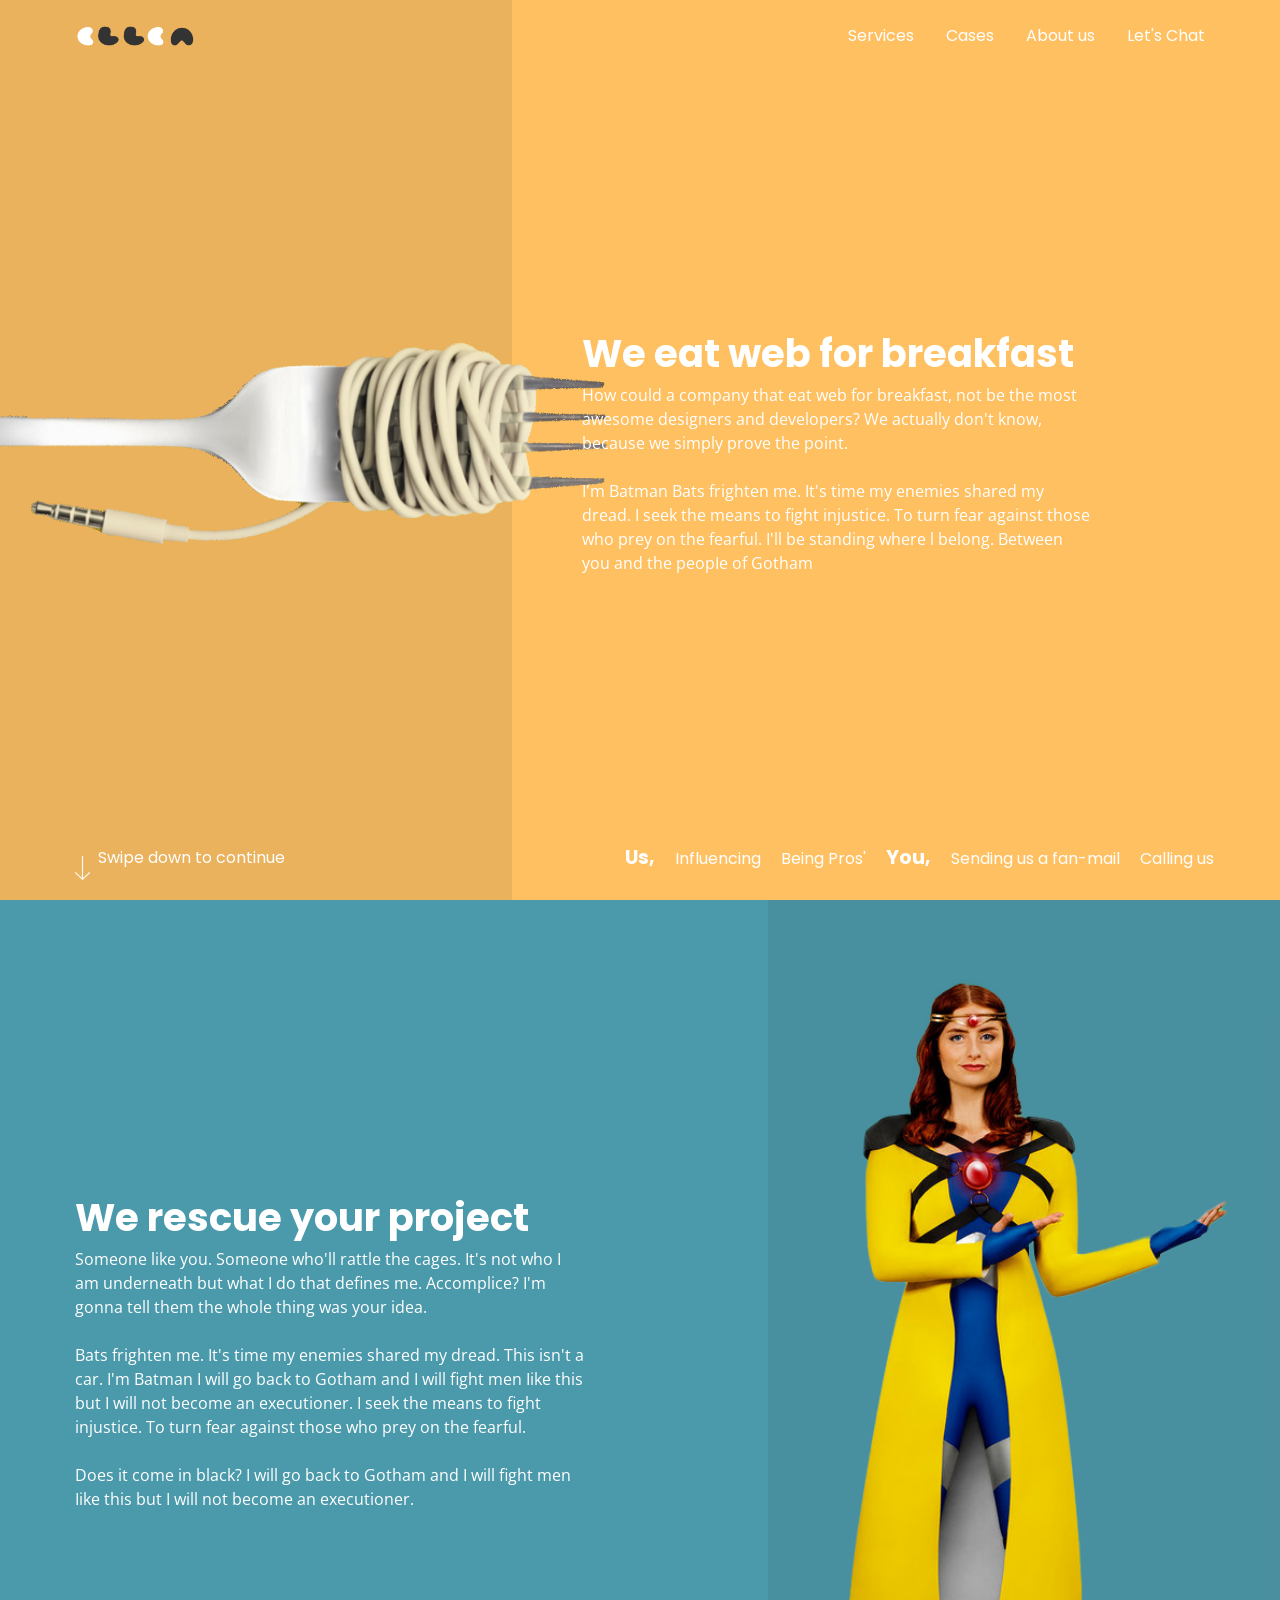
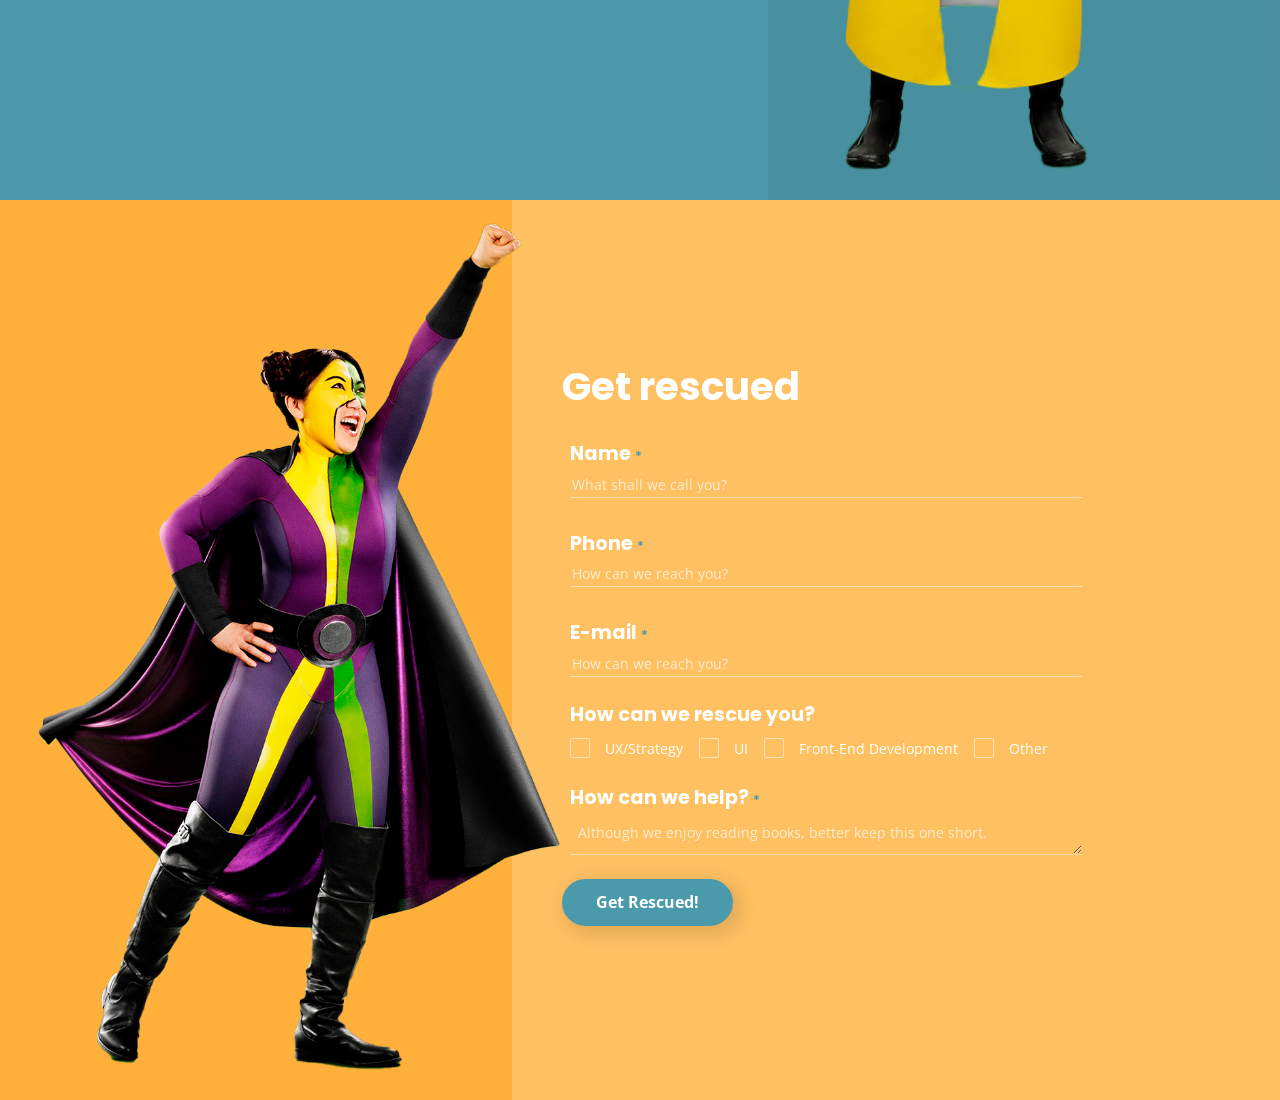
==== commit a536be78: "ALT tags updated & page titles correct" ====
--- a/about.html
+++ b/about.html
@@ -4,11 +4,18 @@
 <head>
     <meta charset="UTF-8">
     <meta name="viewport" content="width=device-width, initial-scale=1.0">
-    <title>Ellen Creatives</title>
+    <title>Ellen Creatives - About us</title>
+
+    <!-- Images of heroes borrowed from Unionen. -->
 
     <!-- Google Font: Open Sans -->
     <link
         href="https://fonts.googleapis.com/css2?family=Open+Sans:ital,wght@0,300;0,400;0,600;0,700;0,800;1,300;1,400;1,600;1,700;1,800&display=swap"
+        rel="stylesheet">
+
+    <!-- Google Font: Poppins -->
+    <link
+        href="https://fonts.googleapis.com/css2?family=Poppins:ital,wght@0,100;0,200;0,300;0,400;0,500;0,600;0,700;0,800;0,900;1,100;1,200;1,300;1,400;1,500;1,600;1,700;1,800;1,900&display=swap"
         rel="stylesheet">
 
     <!-- Normalize CSS -->
@@ -52,6 +59,7 @@
                     <li><a class="nav-link" href="index.html">Home</a></li>
                     <li><a class="nav-link" href="index.html#servicesAnchor">Services</a></li>
                     <li><a class="nav-link" href="Cases-overview.html">Cases</a></li>
+                    <li><a class="nav-link" href="about.html">About us</a></li>
                     <li><a class="nav-link" href="about.html#contactAnchor">Let's Chat</a></li>
                 </ul>
             </div>
@@ -66,7 +74,8 @@
         <section>
             <div class="about-section full-screen bg-yellow">
                 <div class="left-container-about">
-                    <img src="IMG/eating2.png" alt="" id="about-img-1">
+                    <img src="IMG/eating2.png" alt="decorative image of a earphone-cord wrapper around a fork"
+                        id="about-img-1">
                 </div>
                 <div class="right-container-about">
                     <h2 class="white-font about-title">We eat web for breakfast</h2>
@@ -103,7 +112,7 @@
                             become an executioner. </p>
                     </div>
                     <div class="right-container">
-                        <img src="IMG/hero4.png" alt="" id="about-img-2">
+                        <img src="IMG/hero4.png" alt="Team member of Ellen Creative" id="about-img-2">
                     </div>
                 </div>
             </div>
@@ -113,7 +122,7 @@
             <a name="contactAnchor"></a>
             <div class="form-container bg-yellow">
                 <div class="left-container">
-                    <img src="IMG/hero6.png" alt="" id="about-img-3">
+                    <img src="IMG/hero6.png" alt="Team member of Ellen Creative" id="about-img-3">
                 </div>
                 <div class="right-container">
 
@@ -197,12 +206,13 @@
         </section>
     </section>
 
-    <!-- MOBILE ABOUT -->
-    <section class="show-mobile show-tablet-portrait">
+    <!-- TABLET ABOUT -->
+    <section class="hide-mobile show-tablet-portrait">
         <section>
             <div class="about-section full-screen bg-yellow">
                 <div class="left-container-about">
-                    <img src="IMG/eating2.png" alt="" id="about-img-1">
+                    <img src="IMG/eating2.png" alt="decorative image of a earphone-cord wrapper around a fork"
+                        id="about-img-1">
                 </div>
                 <div class="right-container-about">
                     <h2 class="white-font about-title">We eat web for breakfast</h2>
@@ -219,9 +229,9 @@
         </section>
 
         <section>
-            <div class="slider-container slider-container-mobile">
-                <div class="case-highlight-section case-highlight-section-mobile full-screen bg-petrol">
-                    <div class="left-container-mobile">
+            <div class="slider-container slider-container-tablet">
+                <div class="case-highlight-section case-highlight-section-tablet full-screen bg-petrol">
+                    <div class="left-container-tablet">
                         <h2 class="white-font">We rescue your project</h2>
                         <p class="white-font"> Someone like you. Someone who'll rattle the cages. It's not who I am
                             underneath but what I do that defines me. Accomplice? I'm gonna tell them the whole thing
@@ -238,8 +248,8 @@
                             not
                             become an executioner. </p>
                     </div>
-                    <div class="right-container-mobile">
-                        <img src="IMG/hero4.png" alt="" id="about-img-2">
+                    <div class="right-container-tablet">
+                        <img src="IMG/hero4.png" alt="Team member of Ellen Creative" id="about-img-2">
                     </div>
                 </div>
             </div>
@@ -249,40 +259,40 @@
             <a name="contactAnchor"></a>
             <div class="form-container bg-yellow">
                 <div class="left-container">
-                    <img src="IMG/hero6.png" alt="" id="about-img-3">
+                    <img src="IMG/hero6.png" alt="Team member of Ellen Creative" id="about-img-3">
                 </div>
                 <div class="right-container">
 
                     <div class="form">
                         <h2 class="white-font">Get rescued</h2>
-                        <form id="contactForm" method="POST" action="about.html" novalidate>
-                            <div class="form-field">
-                                <label class="big-subtitle white-font" for="inputName">Name<span class="asterix"> *
-                                        <span class="tooltiptext">This is required</span>
-                                    </span>
-                                </label>
-                                <input class="input" type="text" class="form-control" id="inputName"
+                        <form id="contactForm1" method="POST" action="about.html" novalidate>
+                            <div class="form-field">
+                                <label class="big-subtitle white-font" for="inputName1">Name<span class="asterix"> *
+                                        <span class="tooltiptext">This is required</span>
+                                    </span>
+                                </label>
+                                <input class="input" type="text" class="form-control" id="inputName1"
                                     placeholder="What shall we call you?">
                             </div>
                             <div class="form-field">
-                                <label class="big-subtitle white-font" for="inputPhone">Phone<span class="asterix"> *
-                                        <span class="tooltiptext">This is required</span>
-                                    </span>
-                                </label>
-                                <input class="input" type="tel" class="form-control" id="inputPhone"
+                                <label class="big-subtitle white-font" for="inputPhone1">Phone<span class="asterix"> *
+                                        <span class="tooltiptext">This is required</span>
+                                    </span>
+                                </label>
+                                <input class="input" type="tel" class="form-control" id="inputPhone1"
                                     placeholder="How can we reach you?">
                             </div>
                             <div class="form-field">
-                                <label class="big-subtitle white-font" for="inputEmail">E-mail<span class="asterix"> *
-                                        <span class="tooltiptext">This is required</span>
-                                    </span>
-                                </label>
-                                <input class="input" type="email" class="form-control" id="inputEmail"
+                                <label class="big-subtitle white-font" for="inputEmail1">E-mail<span class="asterix"> *
+                                        <span class="tooltiptext">This is required</span>
+                                    </span>
+                                </label>
+                                <input class="input" type="email" class="form-control" id="inputEmail1"
                                     placeholder="How can we reach you?">
                             </div>
                             <div class="check-field">
                                 <div class="form-row">
-                                    <label class="big-subtitle white-font" for="inputCheck">How can we rescue
+                                    <label class="big-subtitle white-font" for="inputCheck1">How can we rescue
                                         you?</label>
                                     <div class="checkboxes">
                                         <div class="checkbox-group">
@@ -317,19 +327,143 @@
                                 </div>
                             </div>
                             <div class="form-field">
-                                <label class="big-subtitle white-font" for="inputDescr">How can we help?<span
+                                <label class="big-subtitle white-font" for="inputDescr1">How can we help?<span
                                         class="asterix"> *
                                         <span class="tooltiptext">This is required</span>
                                     </span>
                                 </label>
-                                <textarea class="input" name="message" rows="1" cols="30" id="inputDescr"
+                                <textarea class="input" name="message" rows="1" cols="30" id="inputDescr1"
                                     placeholder="Although we enjoy reading books, better keep this one short."></textarea>
                             </div>
-                            <button type="submit" id="submitform" class="CTA">Get Rescued!</button>
+                            <button type="submit" id="submitform1" class="CTA">Get Rescued!</button>
                         </form>
                     </div>
                 </div>
             </div>
+        </section>
+    </section>
+
+    <!-- MOBILE ABOUT -->
+    <section class="show-mobile">
+        <section class="mobile-section-about">
+            <div class="about-section bg-yellow">
+                <div class="mobile-full-container">
+                    <h2 class="white-font about-title">We eat web for breakfast</h2>
+                    <p class="white-font about-p">How could a company that eat web for breakfast, not be the most
+                        awesome
+                        designers and developers? We actually don't know, because we simply prove the point.
+                        <br><br>
+                        I'm Batman Bats frighten me. It's time my enemies shared my dread. I seek the means to fight
+                        injustice. To turn fear against those who prey on the fearful. I'll be standing where l belong.
+                        Between you and the peopIe of Gotham
+                    </p>
+                </div>
+            </div>
+        </section>
+
+        <section class="mobile-section-about bg-petrol">
+            <div class="about-section about-section-2">
+                <div class="mobile-full-container">
+                    <img src="IMG/hero4.png" alt="Team member of Ellen Creative" id="about-img-2">
+                    <h2 class="white-font">We rescue your project</h2>
+                    <p class="white-font"> Someone like you. Someone who'll rattle the cages. It's not who I am
+                        underneath but what I do that defines me. Accomplice? I'm gonna tell them the whole thing
+                        was
+                        your idea.
+                        <br><br>
+                        Bats frighten me. It's time my enemies shared my dread. This isn't a car. I'm Batman I will
+                        go
+                        back to Gotham and I will fight men Iike this but I will not become an executioner. I seek
+                        the
+                        means to fight injustice. To turn fear against those who prey on the fearful.
+                        <br><br>
+                        Does it come in black? I will go back to Gotham and I will fight men Iike this but I will
+                        not
+                        become an executioner. </p>
+                </div>
+            </div>
+        </section>
+
+        <section class="mobile-section-about" id="form-bg">
+            <a name="contactAnchor"></a>
+            <div class="form-container bg-yellow">
+                <div class="mobile-full-container">
+                    <div class="form">
+                        <h2 class="white-font">Get rescued</h2>
+                        <form id="contactForm2" method="POST" action="about.html" novalidate>
+                            <div class="form-field">
+                                <label class="big-subtitle white-font" for="inputName2">Name<span class="asterix"> *
+                                        <span class="tooltiptext">This is required</span>
+                                    </span>
+                                </label>
+                                <input class="input" type="text" class="form-control" id="inputName2"
+                                    placeholder="What shall we call you?">
+                            </div>
+                            <div class="form-field">
+                                <label class="big-subtitle white-font" for="inputPhone2">Phone<span class="asterix"> *
+                                        <span class="tooltiptext">This is required</span>
+                                    </span>
+                                </label>
+                                <input class="input" type="tel" class="form-control" id="inputPhone2"
+                                    placeholder="How can we reach you?">
+                            </div>
+                            <div class="form-field">
+                                <label class="big-subtitle white-font" for="inputEmail2">E-mail<span class="asterix"> *
+                                        <span class="tooltiptext">This is required</span>
+                                    </span>
+                                </label>
+                                <input class="input" type="email" class="form-control" id="inputEmail2"
+                                    placeholder="How can we reach you?">
+                            </div>
+                            <div class="check-field">
+                                <div class="form-row">
+                                    <label class="big-subtitle white-font" for="inputCheck2">How can we rescue
+                                        you?</label>
+                                    <div class="checkboxes">
+                                        <div class="checkbox-group">
+                                            <label class="container small-p white-font" for="Answ-UX">
+                                                <input type="checkbox" id="Answ-UX" name="Answ-UX" value="UX-Strategy">
+                                                <span class="checkmark"></span>
+                                                UX/Strategy
+                                            </label>
+                                        </div>
+                                        <div class="checkbox-group">
+                                            <label class="container small-p white-font" for="Answ-UI">
+                                                <input type="checkbox" id="Answ-UI" name="Answ-UI" value="UI">
+                                                <span class="checkmark"></span>
+                                                UI
+                                            </label>
+                                        </div>
+                                        <div class="checkbox-group">
+                                            <label class="container small-p white-font" for="Answ-FE">
+                                                <input type="checkbox" id="Answ-FE" name="Answ-FE" value="Front-End">
+                                                <span class="checkmark"></span>
+                                                Front-End Development
+                                            </label>
+                                        </div>
+                                        <div class="checkbox-group">
+                                            <label class="container small-p white-font" for="Answ-other">
+                                                <input type="checkbox" id="Answ-other" name="Answ-other" value="Other">
+                                                <span class="checkmark"></span>
+                                                Other
+                                            </label>
+                                        </div>
+                                    </div>
+                                </div>
+                            </div>
+                            <div class="form-field">
+                                <label class="big-subtitle white-font" for="inputDescr2">How can we help?<span
+                                        class="asterix"> *
+                                        <span class="tooltiptext">This is required</span>
+                                    </span>
+                                </label>
+                                <textarea class="input" name="message" rows="1" cols="30" id="inputDescr2"
+                                    placeholder="Although we enjoy reading books, better keep this one short."></textarea>
+                            </div>
+                            <button type="submit" id="submitform2" class="CTA">Get Rescued!</button>
+                        </form>
+                    </div>
+                </div>
         </section>
     </section>
 
--- a/CSS/styles-mediaqueries.css
+++ b/CSS/styles-mediaqueries.css
@@ -66,9 +66,8 @@
     .hide-device {
         display: initial;
     }
-
     .hide-tablet {
-        display:  none;
+        display: none;
     }
     /* .hide-mobile {
         display:  none;
@@ -865,11 +864,9 @@
         width: 100vw;
         height: auto;
     }
-
     #body-caseOverview section {
         height: auto;
     }
-
     .case-index {
         height: 15vh;
         padding: 24px 0px 24px 0px;
@@ -962,12 +959,10 @@
     .Visuals-section-title {
         margin: 24px 0px 24px 0px;
     }
-    .typography-headlines img, 
-    .typography-bread img {
+    .typography-headlines img, .typography-bread img {
         width: 20vw;
     }
-    .typography-headlines, 
-    .typography-bread {
+    .typography-headlines, .typography-bread {
         width: auto;
         margin-right: 16px;
         margin-bottom: 24px;
@@ -1237,21 +1232,18 @@
         -webkit-text-fill-color: white;
         transition: background-color 5000s ease-in-out 0s;
     }
-
     #about-img-1 {
         width: 500px;
     }
 }
 
 @media only screen and (max-device-width: 960px) {
-.show-tablet-portrait {
-    display: initial;
-}
-
-.hide-tablet-portrait {
-    display: none;
-}
-
+    .show-tablet-portrait {
+        display: initial;
+    }
+    .hide-tablet-portrait {
+        display: none;
+    }
     .btn, .CTA, .btn-white {
         padding: 12px 32px;
         border-radius: 40px;
@@ -1436,7 +1428,6 @@
     .filters-section {
         position: relative;
     }
-    
     .filters {
         height: auto;
         width: 70vw;
@@ -1448,7 +1439,6 @@
         align-items: space-between;
         display: none;
     }
-    
     #slidedown-btn {
         background-color: var(--yellow);
         border-radius: 50%;
@@ -1465,13 +1455,11 @@
         position: relative;
         top: 36px;
         left: -30px;
-        z-index:977;
-    }
-    
+        z-index: 977;
+    }
     #slidedown-btn:hover {
         background-color: var(--yellow-highlight);
     }
-    
     #slidedown-btn img {
         background-color: var(--transparent);
         border: none;
@@ -1480,7 +1468,6 @@
         height: 48px;
         width: 48px;
     }
-    
     .filter-btn {
         padding: 8px 16px;
         border-radius: 40px;
@@ -1494,32 +1481,24 @@
         cursor: pointer;
         outline: none;
     }
-    
     .filter-btn:hover {
         background-color: var(--light-blue);
         border: 1px solid var(--light-blue);
         color: var(--white);
     }
-    
     .filter-btn.active {
         background-color: var(--petrol);
         color: var(--white);
     }
-    
     .cases-section {
         width: 100vw;
         display: flex;
         flex-flow: row wrap;
         justify-content: center;
         align-items: center;
-        margin-bottom: 72px; 
-    }
-    
-    .outer-case-boxes,
-    .all,
-    .uiGroup,
-    .uxGroup, 
-    .devGroup {
+        margin-bottom: 72px;
+    }
+    .outer-case-boxes, .all, .uiGroup, .uxGroup, .devGroup {
         width: 45vw;
         padding: 8px;
         height: 380px;
@@ -1529,7 +1508,6 @@
         align-items: center;
         position: relative;
     }
-    
     .petrol-fill {
         border: 1px solid var(--medium-gray);
         background-color: var(--transparent);
@@ -1541,7 +1519,6 @@
         -o-transition: background-position 300ms, color 300ms ease, border-color 300ms ease;
         transition: background-position 300ms, color 300ms ease, border-color 300ms ease;
     }
-    
     .petrol-fill:hover {
         color: white;
         border: 1px solid var(--medium-gray);
@@ -1553,7 +1530,6 @@
         -o-transition: background-position 300ms, color 300ms ease, border-color 300ms ease;
         transition: background-position 300ms, color 300ms ease, border-color 300ms ease;
     }
-    
     .yellow-fill {
         border: 1px solid var(--medium-gray);
         background-color: var(--transparent);
@@ -1565,7 +1541,6 @@
         -o-transition: background-position 300ms, color 300ms ease, border-color 300ms ease;
         transition: background-position 300ms, color 300ms ease, border-color 300ms ease;
     }
-    
     .yellow-fill:hover {
         color: var(--white);
         border: 1px solid var(--medium-gray);
@@ -1577,7 +1552,6 @@
         -o-transition: background-position 300ms, color 300ms ease, border-color 300ms ease;
         transition: background-position 300ms, color 300ms ease, border-color 300ms ease;
     }
-    
     .img-case-box {
         padding: 8px;
         width: 17vw;
@@ -1588,17 +1562,14 @@
         justify-content: center;
         align-items: center;
     }
-    
     .w-img {
         width: 15vw;
         margin: 0px auto;
     }
-    
     .h-img {
         height: 220px;
         margin: 0px auto;
     }
-    
     .text-case-box {
         position: relative;
         bottom: 8px;
@@ -1610,7 +1581,6 @@
         padding: 8px;
         margin-top: 24px;
     }
-    
     .client-case-box, .project-case-box {
         width: 9vw;
         /* margin: 24px; */
@@ -1619,29 +1589,23 @@
         justify-content: flex-start;
         align-items: flex-start;
     }
-    
     .project-case-box {
         margin-left: 24px;
     }
-    
     .box {
         display: none;
     }
-    
     .show {
         display: block;
     }
-
     .case-output-img {
         width: 60vw;
         height: auto;
         margin: 24px auto;
     }
-
     .case-hero-section {
         height: auto;
     }
-
     .case-hero {
         height: 80vh;
         background-image: url(../IMG/Cases-thumbnails/Urban-Case/Urban-hero.jpg);
@@ -1654,44 +1618,35 @@
         justify-content: flex-start;
         align-items: center;
     }
-
     .case-index {
         padding: 16px 0px;
         height: auto;
     }
-
     .index-siblings {
         margin-left: 40px;
     }
-
     #body-caseOverview section {
         height: auto;
     }
-
     .summary {
         height: auto;
         padding-bottom: 64px;
     }
-
     .case-output .right-container-80-20 {
         height: auto;
     }
     .case-output .left-container-20-80 {
         height: auto;
     }
-
     .case-output-img {
         margin-bottom: 64px;
     }
-
     #urban-showcase {
-        width: 200px; 
-    }
-
+        width: 200px;
+    }
     .right-container .btn-floater-left {
         margin: 32px 0px;
     }
-
     #about-body section {
         width: auto;
     }
@@ -1707,21 +1662,18 @@
         height: 200px;
         width: auto;
     }
-
-    #about-body .right-container-about .about-title,
-    #about-body .right-container-about .about-p {
+    #about-body .right-container-about .about-title, #about-body .right-container-about .about-p {
         text-align: left;
     }
-
-    .case-highlight-section-mobile {
-        width: 100vw;
-        height: auto;
-        display: flex;
-        flex-flow: row wrap;
-        align-items: center;
-        justify-content: flex-start;
-    }
-    .left-container-mobile {
+    .case-highlight-section-tablet {
+        width: 100vw;
+        height: auto;
+        display: flex;
+        flex-flow: row wrap;
+        align-items: center;
+        justify-content: flex-start;
+    }
+    .left-container-tablet {
         width: 55vw;
         height: 700px;
         display: flex;
@@ -1731,38 +1683,31 @@
         box-sizing: border-box;
         padding-left: 50px;
     }
-    .right-container-mobile {
+    .right-container-tablet {
         width: 45vw;
         height: 700px;
     }
-
     #about-img-2 {
         width: 40vw;
         height: auto;
     }
-
-    .slider-container-mobile {
-        height: auto;
-    }
-
+    .slider-container-tablet {
+        height: auto;
+    }
     .form-container .left-container {
         width: 20vw;
     }
     .form-container .right-container {
         width: 80vw;
-        background-color: rgba(255, 192, 98,0.5);
-    }
-
-    .form-field input, 
-    .form-field textarea {
+        background-color: rgba(255, 192, 98, 0.5);
+    }
+    .form-field input, .form-field textarea {
         width: 60vw;
         border-bottom: 2px solid white;
     }
-
     .checkmark {
-        border: 2px  solid white;
-    }
-    
+        border: 2px solid white;
+    }
 }
 
 @media only screen and (max-device-width: 576px) {
@@ -2137,16 +2082,13 @@
     .cases-main-mobile {
         margin-top: 32px;
     }
-    
     .intro-headline {
         text-align: center;
         margin-top: 64px;
     }
-    
     .filters-section-mobile {
         position: relative;
     }
-    
     #filters {
         height: auto;
         width: 375px;
@@ -2159,7 +2101,6 @@
         display: none;
         border-bottom: 1px solid #EBEBEB;
     }
-    
     #slidedown-btn-mobile {
         background-color: var(--yellow);
         border-radius: 50%;
@@ -2176,13 +2117,11 @@
         position: relative;
         top: 80px;
         left: -50px;
-        z-index:800;
-    }
-    
+        z-index: 800;
+    }
     #slidedown-btn-mobile:hover {
         background-color: var(--yellow-highlight);
     }
-    
     #slidedown-btn-mobile img {
         background-color: var(--transparent);
         border: none;
@@ -2191,7 +2130,6 @@
         height: 48px;
         width: 48px;
     }
-    
     .filter-btn {
         width: 50vw;
         padding: 8px 24px;
@@ -2206,33 +2144,25 @@
         cursor: pointer;
         outline: none;
     }
-    
     .filter-btn:hover {
         background-color: var(--light-blue);
         border: 1px solid var(--light-blue);
         color: var(--white);
     }
-    
     .filter-btn.active {
         background-color: var(--petrol);
         color: var(--white);
     }
-    
     .cases-section-mobile {
         width: 100vw;
         display: flex;
         flex-flow: row wrap;
         justify-content: center;
         align-items: center;
-        margin-bottom: 72px; 
+        margin-bottom: 72px;
         margin-top: 100px;
     }
-    
-    .outer-case-boxes,
-    .all,
-    .uiGroup,
-    .uxGroup, 
-    .devGroup {
+    .outer-case-boxes, .all, .uiGroup, .uxGroup, .devGroup {
         width: 90vw;
         padding: 8px;
         height: 380px;
@@ -2242,7 +2172,6 @@
         align-items: center;
         position: relative;
     }
-    
     .img-case-box-mobile {
         padding: 8px;
         width: auto;
@@ -2253,17 +2182,14 @@
         justify-content: center;
         align-items: center;
     }
-    
     .w-img {
         width: 80vw;
         margin: 0px auto;
     }
-    
     .h-img {
         height: 220px;
         margin: 0px auto;
     }
-    
     .text-case-box-mobile {
         width: 80vw;
         position: relative;
@@ -2276,7 +2202,6 @@
         padding: 8px;
         margin-top: 24px;
     }
-    
     .client-case-box-mobile, .project-case-box-mobile {
         width: 35vw;
         /* margin: 24px; */
@@ -2285,130 +2210,152 @@
         justify-content: flex-start;
         align-items: flex-start;
     }
-    
     .project-case-box {
         margin-left: 24px;
     }
-    
     .box {
         display: none;
     }
-    
     .show {
         display: block;
-    } 
-
+    }
     .case-hero {
         background-size: cover;
         height: 400px;
     }
-
     .case-hero-title {
         font-size: 2rem;
     }
-
     .summary-mobile {
         background-color: #FFC062;
     }
-
     .case-summary-mobile .index-container {
         width: 45vw;
         justify-content: flex-start;
         margin-bottom: 8px;
     }
-
     .index-siblings {
         margin-left: 0px;
     }
-
     .mobile-full-container {
         height: auto;
         padding: 24px 16px;
     }
-
-    .visuals-container-mobile,
-    .typography-section-mobile,
-    .images-section-mobile,
-    .typography-headlines-mobile, 
-    .typography-bread-mobile  {
+    .visuals-container-mobile, .typography-section-mobile, .images-section-mobile, .typography-headlines-mobile, .typography-bread-mobile {
         display: flex;
         flex-flow: column wrap;
         justify-content: space-around;
         align-items: center;
-
-    }
-
+    }
     .visuals-container-mobile {
         padding: 8px;
         background-color: var(--white);
         margin-top: 24px;
         box-shadow: 5px 5px 15px 5px rgba(0, 0, 0, 0.1);
     }
-
     .color-representation-mobile {
         width: 40vw;
         margin: 0px auto;
     }
-
-    .typography-headlines-mobile, 
-    .typography-bread-mobile {
+    .typography-headlines-mobile, .typography-bread-mobile {
         width: 80vw;
-
-    }
-    .typography-headlines-mobile img, 
-    .typography-bread-mobile img{
+    }
+    .typography-headlines-mobile img, .typography-bread-mobile img {
         width: 250px;
         margin: 8px auto;
     }
-
-.image-tonality-mobile{
-    width: 250px;
-    margin: 8px auto;
-}
-
-#image-nth2 {
-    width: auto;
-    height: 200px;
-  }
-
-.case-output-mobile {
-    background-color: #4B9AAB;
-}
-
-.mobile-full-container .case-output-img {
-    width: 350px;
-    margin: 24px auto;
-}
-
-.case-final .mobile-full-container {
-    display: flex; 
-    flex-flow: column wrap;
-    justify-content: center;
-    align-items: center;
-}
-
-#urban-showcase { 
-    margin: 0px auto;
-}
-
-.mobile-full-container .white-font {
-    text-align: center;
-    margin-top: 8px;
-}
-
-.mobile-full-container .zoom {
-    height: 200px;
-}
-
-.mobile-full-container .btn-floater-left {
-    margin:  8px;
-    display: flex;
-    flex-flow: column wrap;
-    justify-content: center;
-    align-items: center;
-}
-.mobile-full-container .btn-floater-left button {
-    margin-top:  16px;
-}
-}
-
+    .image-tonality-mobile {
+        width: 250px;
+        margin: 8px auto;
+    }
+    #image-nth2 {
+        width: auto;
+        height: 200px;
+    }
+    .case-output-mobile {
+        background-color: #4B9AAB;
+    }
+    .mobile-full-container .case-output-img {
+        width: 350px;
+        margin: 24px auto;
+    }
+    .case-final .mobile-full-container {
+        display: flex;
+        flex-flow: column wrap;
+        justify-content: center;
+        align-items: center;
+    }
+    #urban-showcase {
+        margin: 0px auto;
+    }
+    .mobile-full-container .white-font {
+        text-align: center;
+        margin-top: 8px;
+    }
+    .mobile-full-container .zoom {
+        height: 200px;
+    }
+    .mobile-full-container .btn-floater-left {
+        margin: 8px;
+        display: flex;
+        flex-flow: column wrap;
+        justify-content: center;
+        align-items: center;
+    }
+    .mobile-full-container .btn-floater-left button {
+        margin-top: 16px;
+    }
+    .mobile-section-about {
+        width: 100vw;
+        height: auto;
+    }
+    .about-section .mobile-full-container {
+        padding: 100px 16px;
+    }
+    .about-section .mobile-full-container .white-font {
+        text-align: center;
+        margin: 8px auto;
+    }
+    #about-img-2 {
+        margin: 0px auto;
+    }
+    .about-section-2 .mobile-full-container {
+        display: flex;
+        flex-flow: column wrap;
+        justify-content: center;
+        align-items: center;
+    }
+    .form-container {
+        height: auto;
+    }
+    .form-container .mobile-full-container {
+        padding: 8px;
+        margin: 32px auto;
+    }
+    .form, form {
+        width: 90vw;
+        margin-left: 0px;
+        margin: 8px;
+    }
+    .form-field input, .form-field textarea, .form-field label {
+        width: 80vw;
+    }
+    #inputDescr2 {
+        height: 60px;
+    }
+    .form-field .white-font {
+        text-align: left;
+    }
+    #submitform2 {
+        margin-top: 16px;
+    }
+    #form-bg {
+        background-image: url(../IMG/hero6.png);
+        background-position: initial;
+        background-size: cover;
+        background-repeat: no-repeat;
+    }
+    .checkbox-group {
+        margin-top: 8px;
+    }
+}
